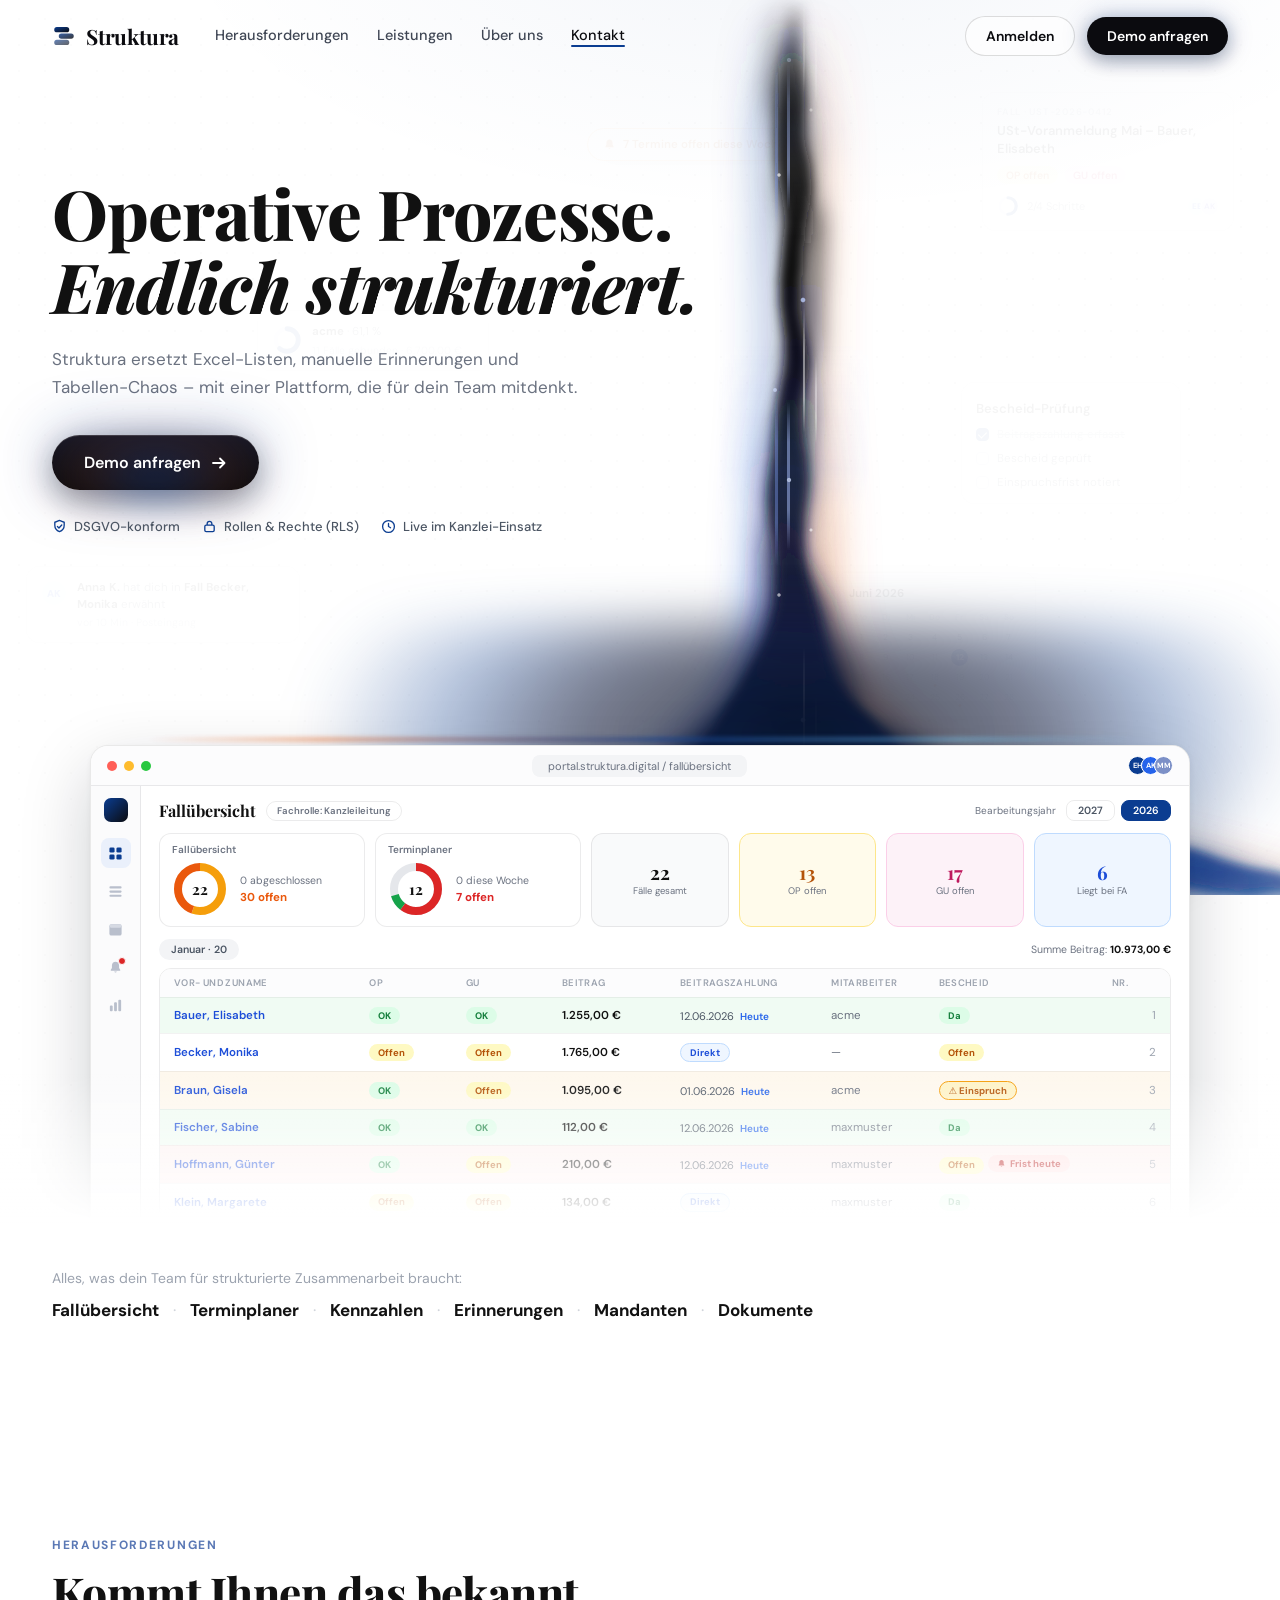
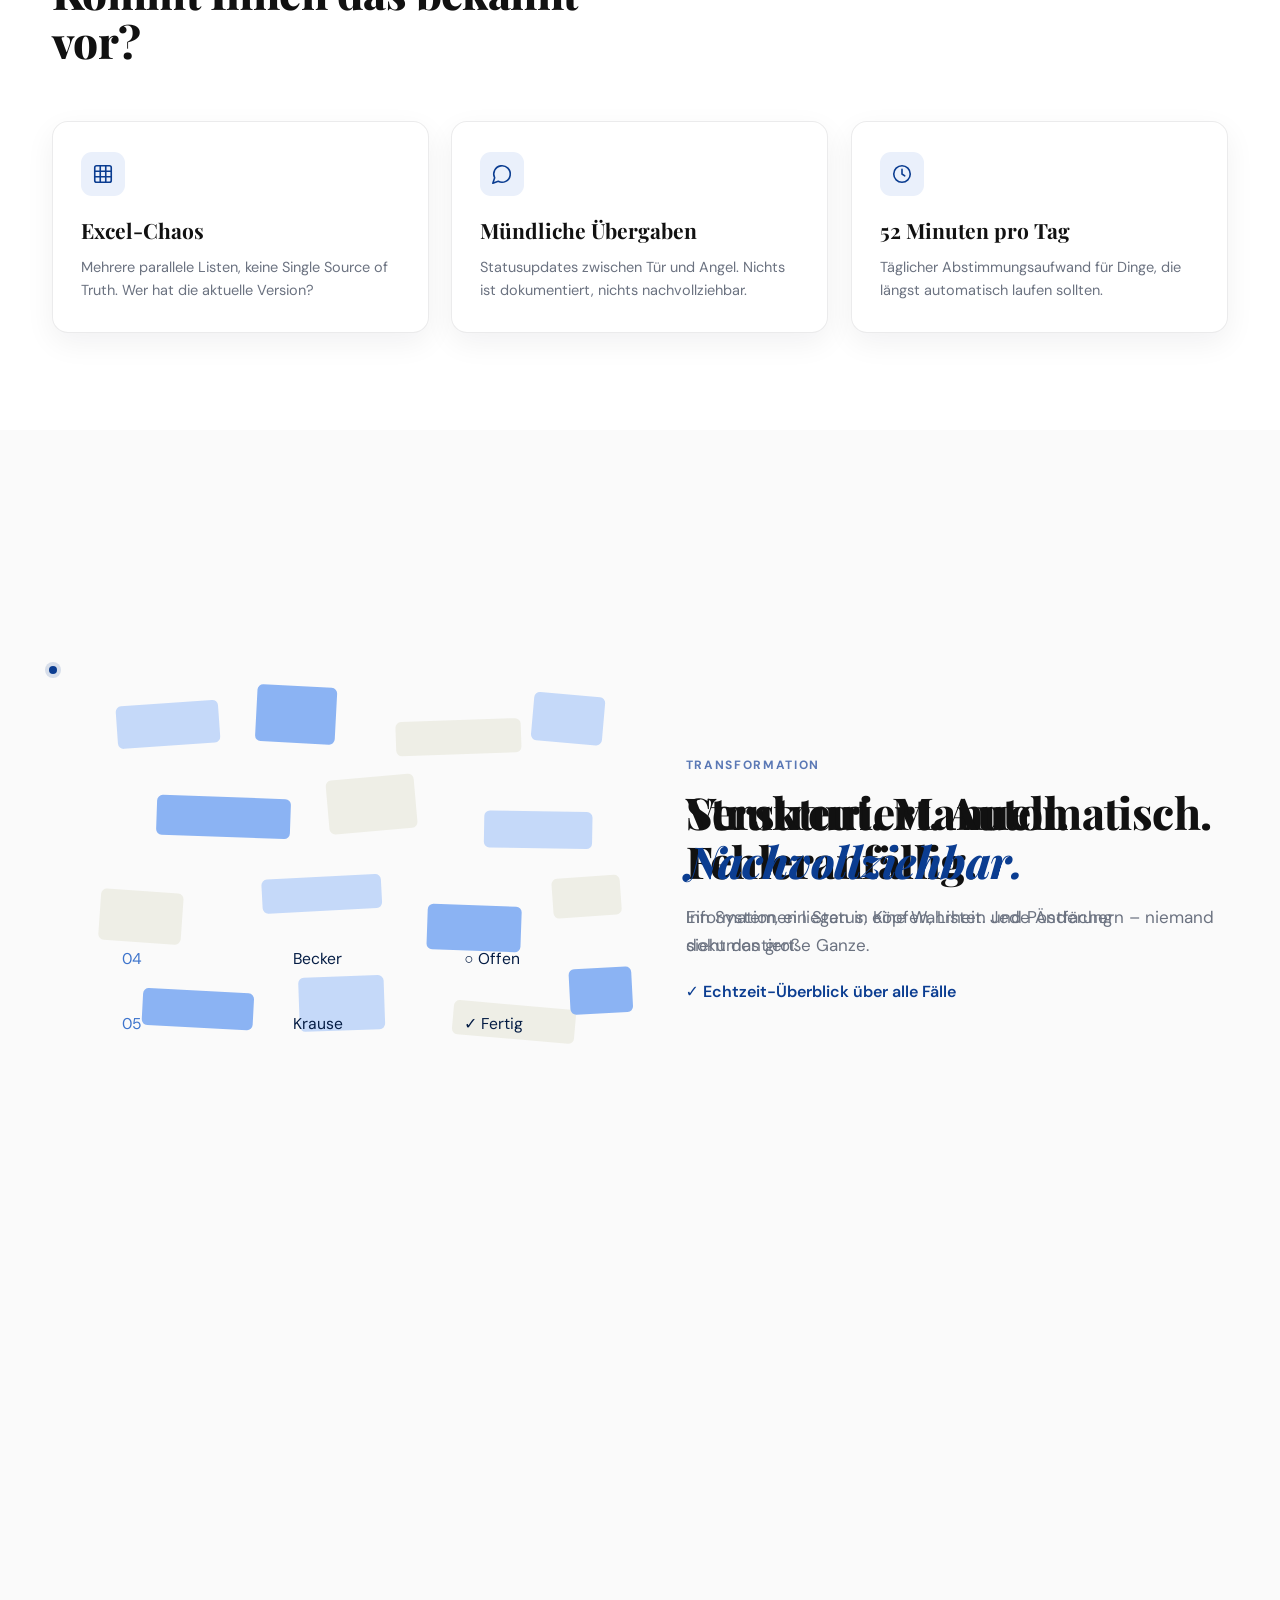
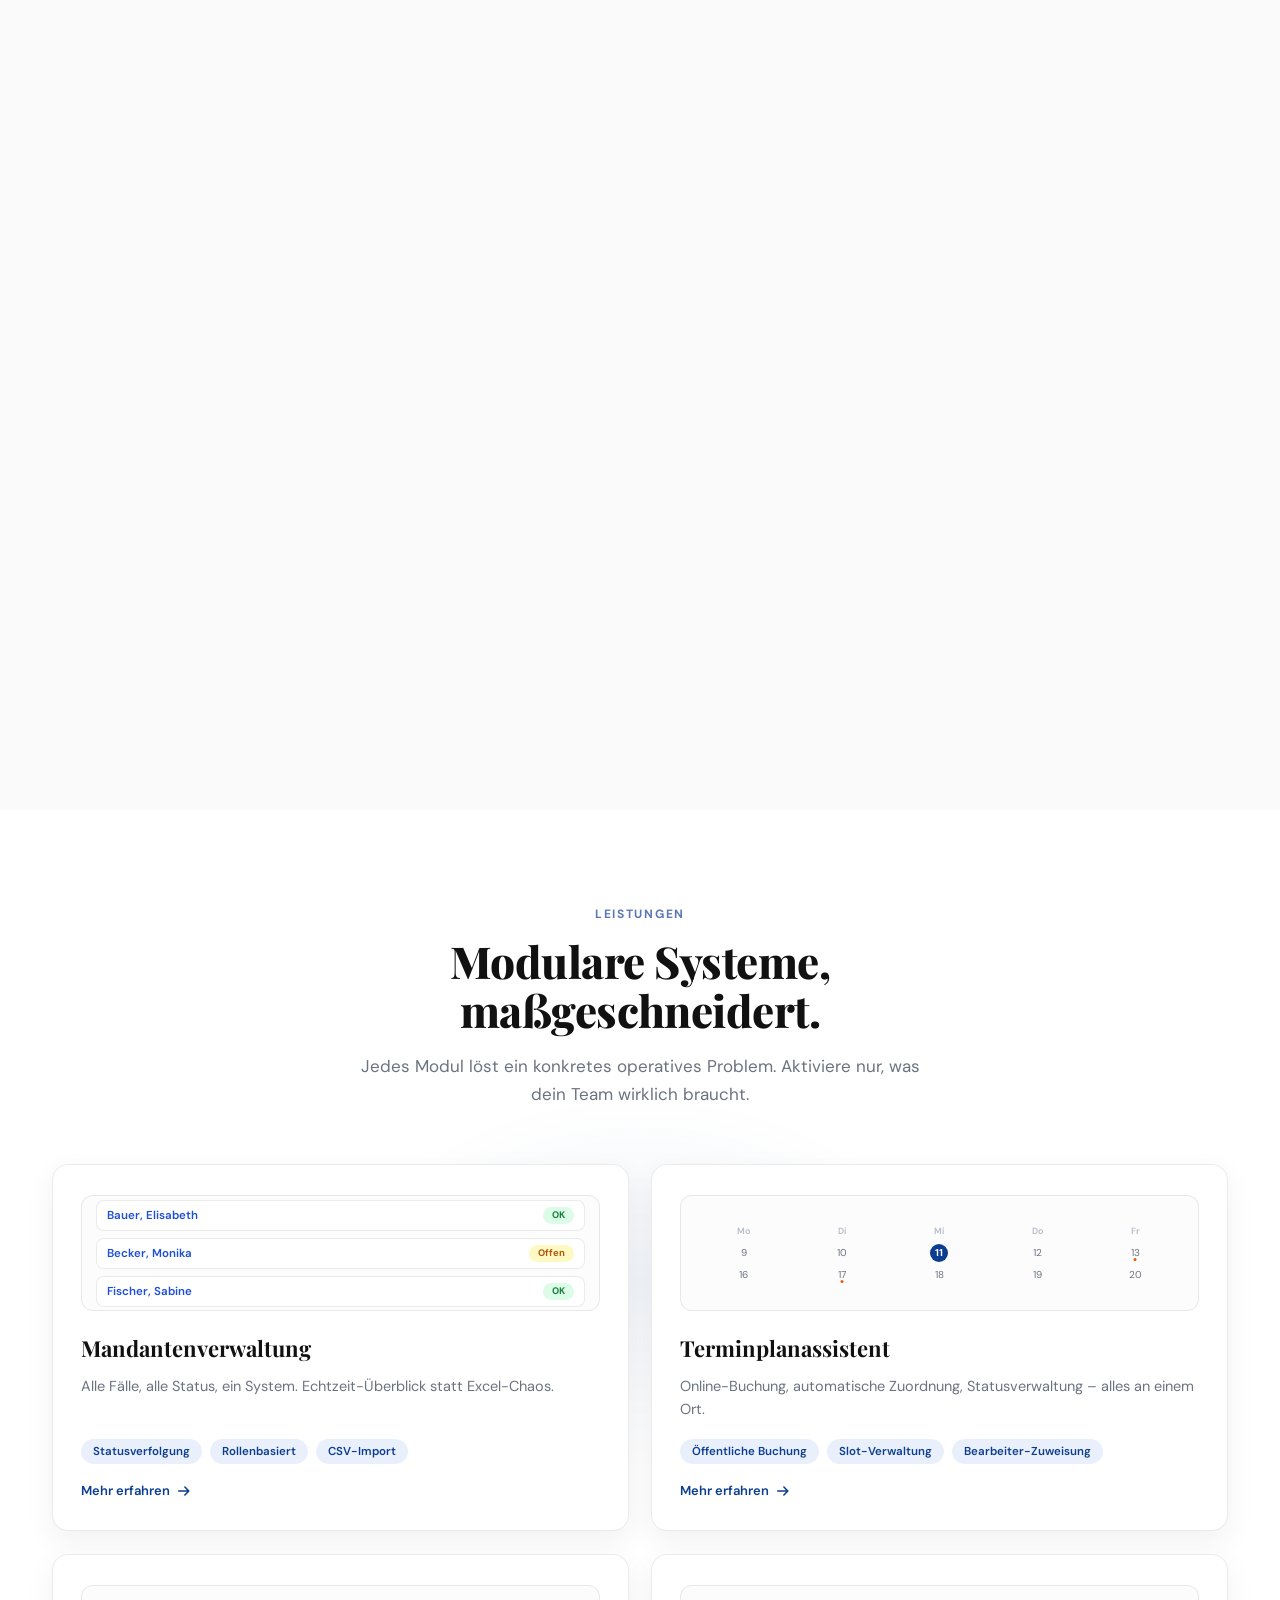
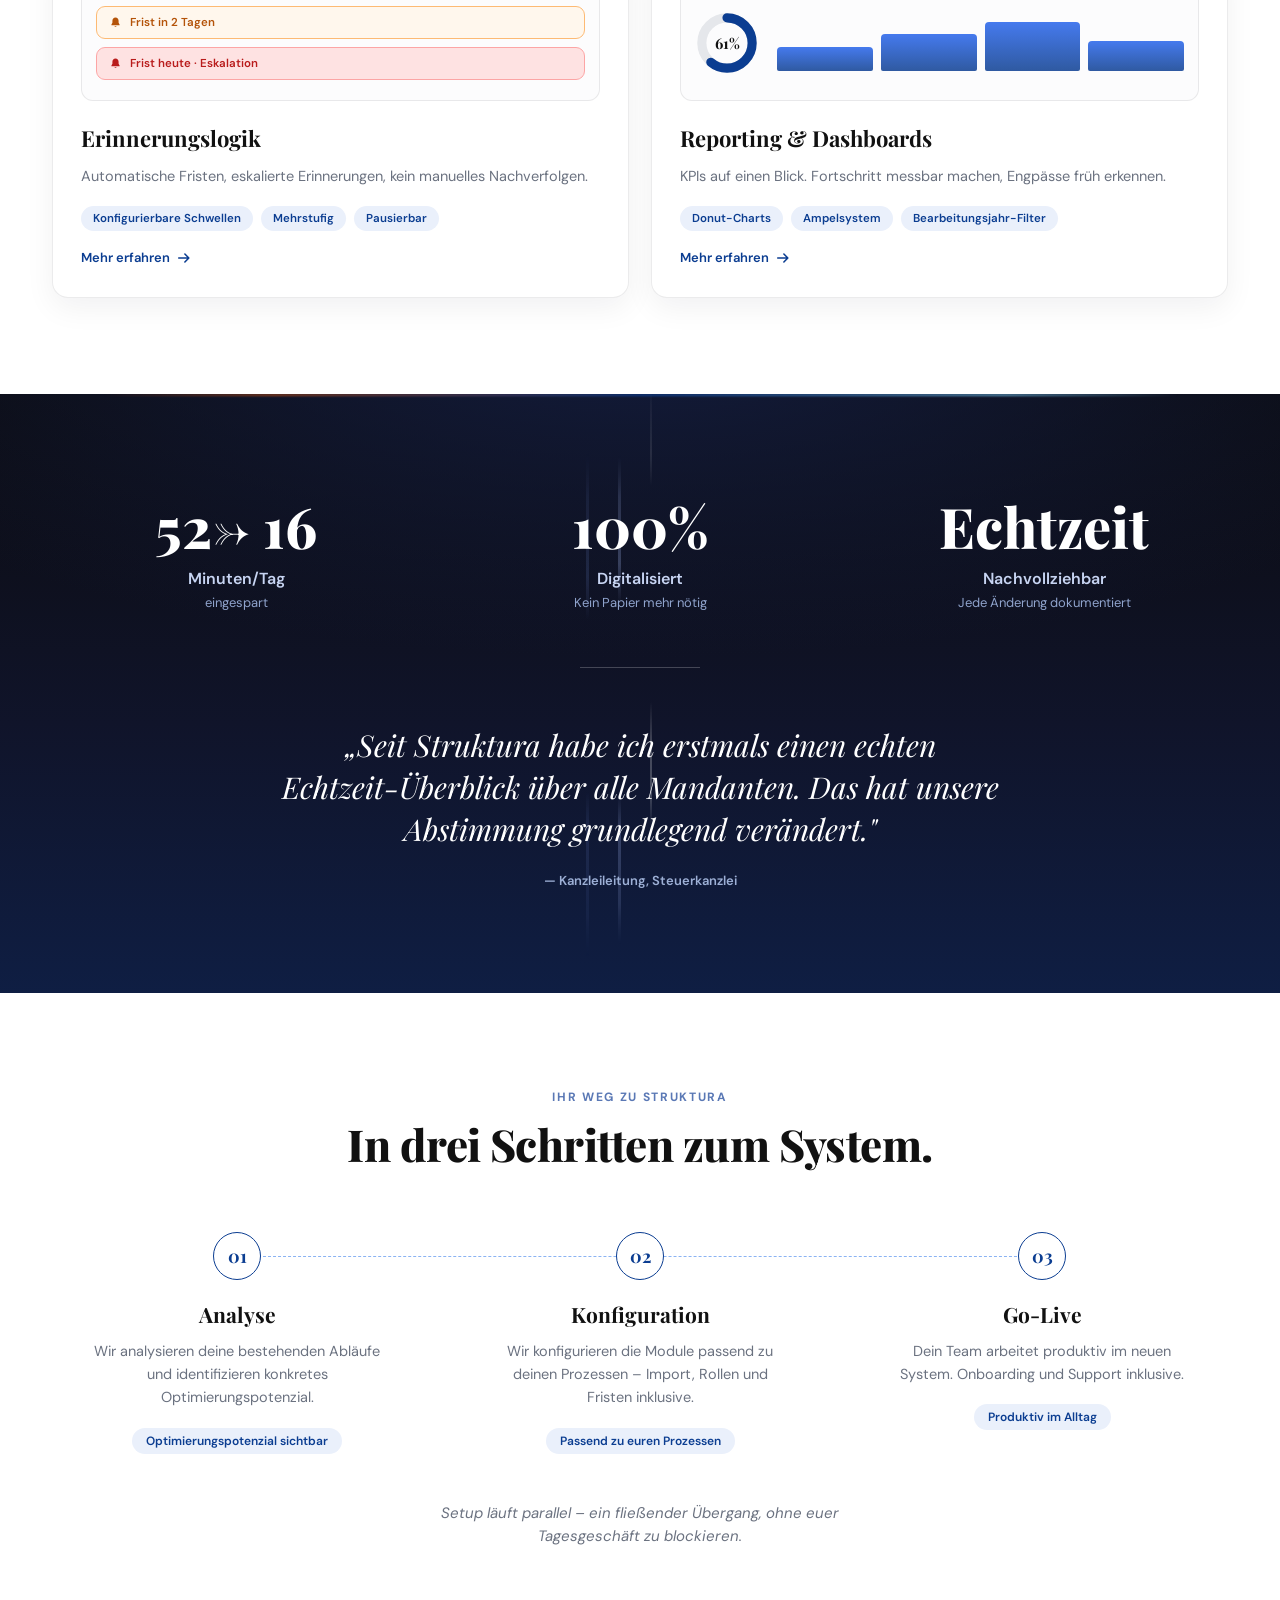
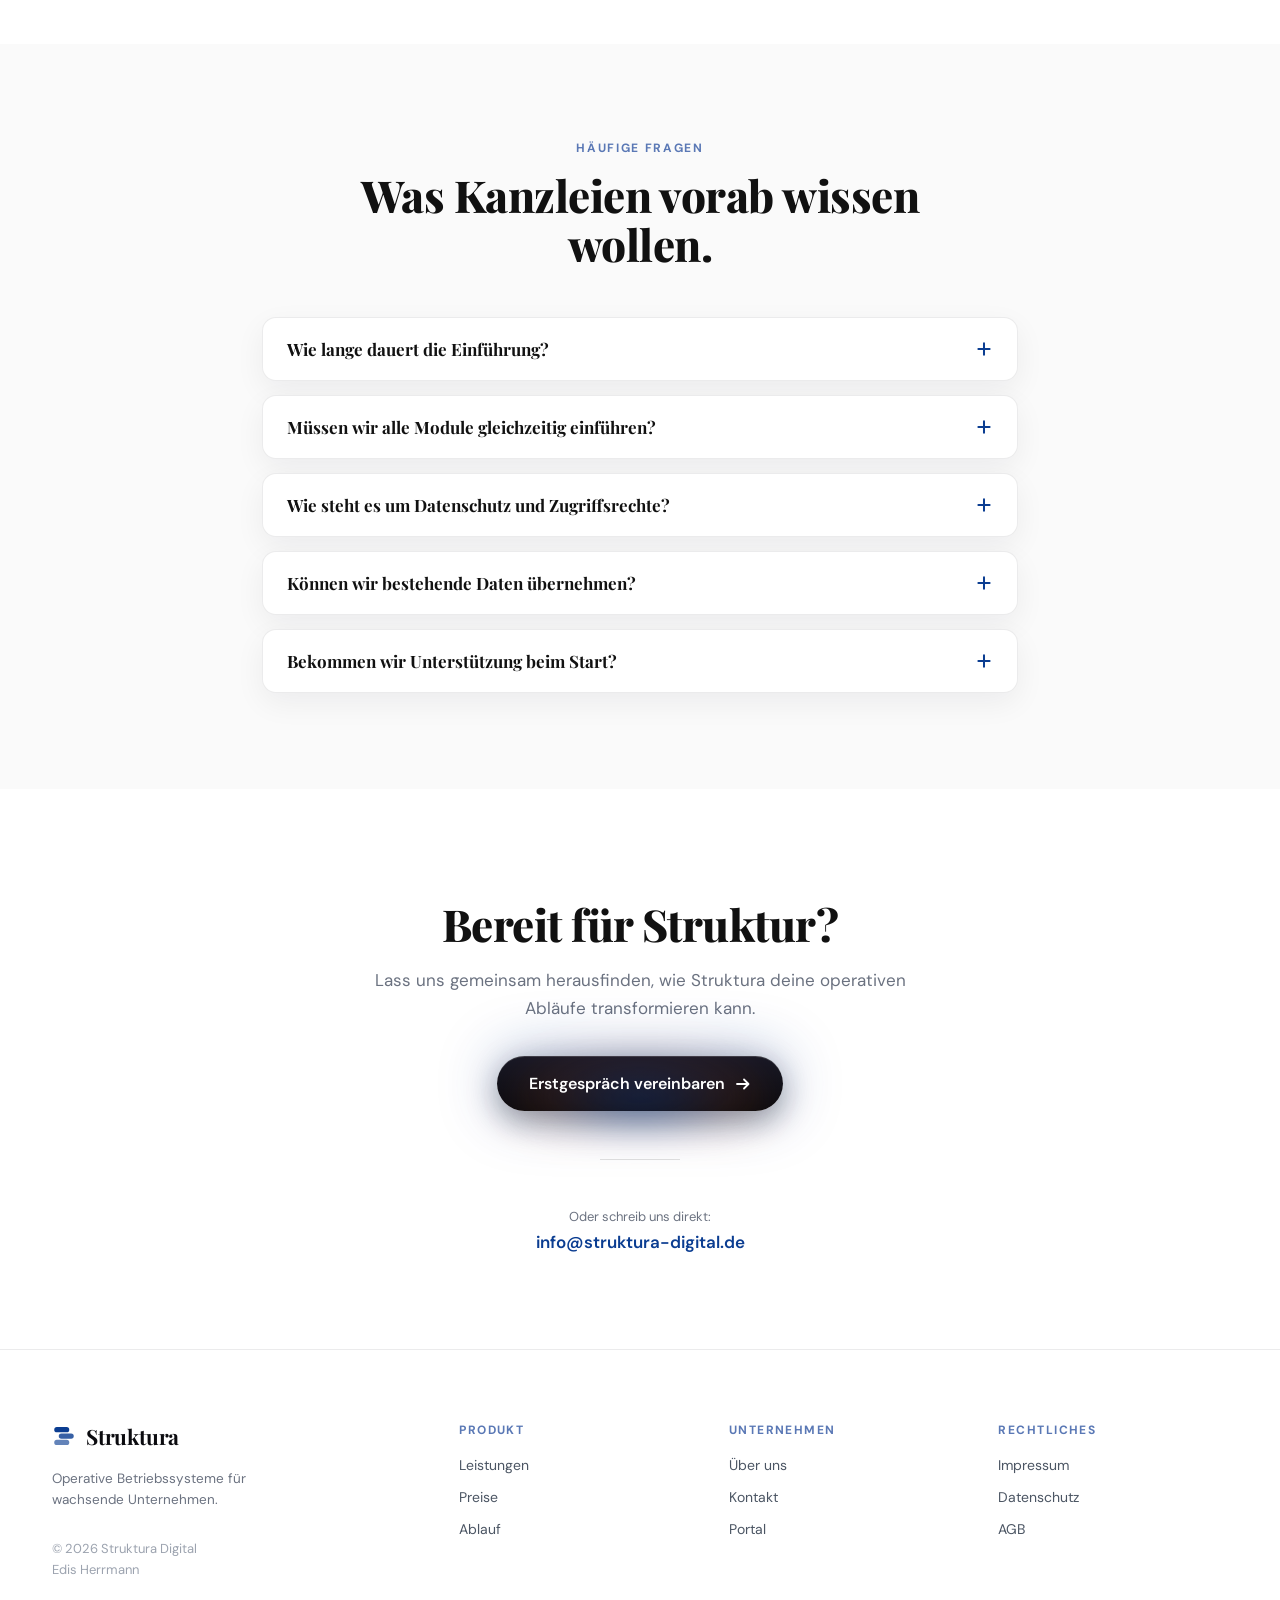
==== index.html @ f6211096 "Initial commit: Struktura Flow marketing site. Static hero, content sections, legal pages (Impressum" ====
<!doctype html>
<html lang="de">
<head>
<meta charset="utf-8">
<meta name="viewport" content="width=device-width, initial-scale=1">
<title>Struktura Digital — Operative Prozesse. Endlich strukturiert.</title>
<meta name="description" content="Struktura ersetzt Excel-Listen, manuelle Erinnerungen und Tabellen-Chaos – mit einer Plattform, die für dein Team mitdenkt.">
<link rel="icon" href="data:image/svg+xml,%3Csvg xmlns='http://www.w3.org/2000/svg' viewBox='0 0 32 32'%3E%3Crect x='3' y='4' width='20' height='7' rx='3.5' fill='%230B3D91'/%3E%3Crect x='9' y='12.5' width='20' height='7' rx='3.5' fill='%230B3D91' opacity='.8'/%3E%3Crect x='3' y='21' width='20' height='7' rx='3.5' fill='%230B3D91' opacity='.6'/%3E%3C/svg%3E">
<link rel="preconnect" href="https://fonts.googleapis.com">
<link rel="preconnect" href="https://fonts.gstatic.com" crossorigin>
<link href="https://fonts.googleapis.com/css2?family=Playfair+Display:ital,wght@0,600;0,700;0,800;1,600;1,700;1,800&family=DM+Sans:wght@400;500;600;700&display=swap" rel="stylesheet">
<link rel="stylesheet" href="styles.css">
</head>
<body>

<!-- ============ NAVBAR ============ -->
<header class="navbar" id="navbar">
  <div class="navbar-inner">
    <a class="brand" href="#">
      <svg class="brand-mark" viewBox="0 0 32 32" aria-hidden="true">
        <defs>
          <linearGradient id="lgBrand" x1="0" y1="0" x2="1" y2="1">
            <stop offset="0" stop-color="#0B3D91"/>
            <stop offset="1" stop-color="#0B0B0F"/>
          </linearGradient>
        </defs>
        <rect x="3" y="4" width="20" height="7" rx="3.5" fill="url(#lgBrand)"/>
        <rect x="9" y="12.5" width="20" height="7" rx="3.5" fill="url(#lgBrand)" opacity=".82"/>
        <rect x="3" y="21" width="20" height="7" rx="3.5" fill="url(#lgBrand)" opacity=".64"/>
      </svg>
      <span class="brand-name">Struktura</span>
    </a>
    <nav class="nav-links" aria-label="Hauptnavigation">
      <a href="#herausforderungen">Herausforderungen</a>
      <a href="#leistungen">Leistungen</a>
      <a href="#vertrauen">Über uns</a>
      <a href="#kontakt">Kontakt</a>
    </nav>
    <div class="nav-actions">
      <a class="btn btn-ghost" href="https://portal.struktura-digital.de/login">Anmelden</a>
      <a class="btn btn-dark" href="#kontakt">Demo anfragen</a>
    </div>
  </div>
</header>

<main>
  <section class="hero" id="hero">

    <!-- ============ VERBORGENE UI-LAYER (Cursor-Reveal) ============ -->
    <div class="ghost-parallax" id="ghostParallax" aria-hidden="true">
      <div class="ghost-layer" id="ghostLayer">
        <div class="ghost-grid"></div>

        <div class="gcard gc-kanban">
          <div class="gc-eyebrow">FALL · UST-2026-0412</div>
          <div class="gc-title">USt-Voranmeldung Mai – Bauer, Elisabeth</div>
          <div class="gc-badges">
            <span class="gpill amber">OP offen</span>
            <span class="gpill pink">GU offen</span>
          </div>
          <div class="gc-meta">
            <svg class="gc-ring" viewBox="0 0 24 24">
              <circle cx="12" cy="12" r="9" fill="none" stroke="#E5E7EB" stroke-width="3.5"/>
              <circle cx="12" cy="12" r="9" fill="none" stroke="#0B3D91" stroke-width="3.5"
                      stroke-dasharray="28.3 56.6" stroke-linecap="round" transform="rotate(-90 12 12)"/>
            </svg>
            <span>2/4 Schritte</span>
            <span class="gc-avatars"><i>EB</i><i>AK</i></span>
          </div>
        </div>

        <div class="gcard gc-checklist">
          <div class="gc-title">Bescheid-Prüfung</div>
          <div class="ck done"><i></i><s>Beitragszahlung erfasst</s></div>
          <div class="ck"><i></i>Bescheid geprüft</div>
          <div class="ck"><i></i>Einspruchsfrist notiert</div>
        </div>

        <div class="gpill-float gc-reminder">
          <svg viewBox="0 0 16 16" aria-hidden="true"><path d="M8 1.8c-2.3 0-3.8 1.7-3.8 4v2.6L3 10.5v.9h10v-.9l-1.2-2.1V5.8c0-2.3-1.5-4-3.8-4Zm-1.4 10.5a1.5 1.5 0 0 0 2.8 0Z" fill="currentColor"/></svg>
          7 Termine offen diese Woche
        </div>

        <div class="gcard gc-notify">
          <span class="gc-avatar">AK</span>
          <div>
            <div class="gc-text"><b>Anna K.</b> hat dich in <b>Fall Becker, Monika</b> erwähnt</div>
            <div class="gc-time">vor 10 Min · Posteingang</div>
          </div>
        </div>

        <div class="gcard gc-cal">
          <div class="gc-cal-head">Juni 2026</div>
          <div class="gc-cal-grid">
            <span class="h">Mo</span><span class="h">Di</span><span class="h">Mi</span><span class="h">Do</span><span class="h">Fr</span><span class="h">Sa</span><span class="h">So</span>
            <span>1</span><span>2</span><span>3</span><span>4</span><span>5</span><span>6</span><span>7</span>
            <span>8</span><span>9</span><span>10</span><span>11</span><span class="on">12</span><span>13</span><span>14</span>
            <span>15</span><span>16</span><span>17</span><span class="dot">18</span><span>19</span><span>20</span><span>21</span>
            <span>22</span><span>23</span><span>24</span><span>25</span><span class="dot">26</span><span>27</span><span>28</span>
          </div>
        </div>

        <div class="gcard gc-kpi">
          <svg class="gc-donut" viewBox="0 0 28 28">
            <circle cx="14" cy="14" r="10.5" fill="none" stroke="#E5E7EB" stroke-width="4.5"/>
            <circle cx="14" cy="14" r="10.5" fill="none" stroke="#0B3D91" stroke-width="4.5"
                    stroke-dasharray="40.3 66" stroke-linecap="round" transform="rotate(-90 14 14)"/>
          </svg>
          <div>
            <div class="gc-text"><b>acme</b> · 61,1 %</div>
            <div class="gc-time">11 Fälle gebunden · 6.700,00 €</div>
          </div>
        </div>
      </div>
      <!-- script.js hängt hier den Reveal-Klon (.ghost-reveal) an -->
    </div>

    <!-- ============ DER FLOW ============ -->
    <div class="flow" id="flow" aria-hidden="true">
      <svg class="flow-svg" viewBox="0 0 1200 1000" preserveAspectRatio="none">
        <defs>
          <path id="funnel" d="M 591 0
            L 609 0
            C 611 70 613 130 612 185
            C 611 245 609 300 608 355
            C 607 415 610 470 613 525
            C 616 580 616 630 618 672
            C 621 708 630 738 646 768
            C 664 804 696 838 745 868
            C 807 904 888 929 974 953
            C 1032 969 1078 984 1102 1000
            L 98 1000
            C 122 984 168 969 226 953
            C 312 929 393 904 455 868
            C 504 838 536 804 554 768
            C 570 738 579 708 582 672
            C 584 630 584 580 587 525
            C 590 470 593 415 592 355
            C 591 300 589 245 588 185
            C 587 130 589 70 591 0 Z"/>

          <linearGradient id="gradCore" x1="0" y1="0" x2="0" y2="1">
            <stop offset="0"    stop-color="#0E1018" stop-opacity="0"/>
            <stop offset=".12"  stop-color="#0B0B0F" stop-opacity=".92"/>
            <stop offset=".3"   stop-color="#0B0B0F"/>
            <stop offset=".5"   stop-color="#10142A"/>
            <stop offset=".68"  stop-color="#131C3D"/>
            <stop offset=".84"  stop-color="#103473"/>
            <stop offset=".94"  stop-color="#0B3D91" stop-opacity=".92"/>
            <stop offset="1"    stop-color="#0B3D91" stop-opacity=".55"/>
          </linearGradient>

          <linearGradient id="gradBlue" x1="0" y1="0" x2="0" y2="1">
            <stop offset="0"   stop-color="#0B3D91" stop-opacity="0"/>
            <stop offset=".12" stop-color="#0B3D91" stop-opacity=".5"/>
            <stop offset=".7"  stop-color="#1D4ED8" stop-opacity=".75"/>
            <stop offset="1"   stop-color="#2563EB" stop-opacity=".35"/>
          </linearGradient>

          <linearGradient id="gradOrange" x1="0" y1="0" x2="0" y2="1">
            <stop offset="0"   stop-color="#E8590C" stop-opacity="0"/>
            <stop offset=".15" stop-color="#E8590C" stop-opacity=".3"/>
            <stop offset=".75" stop-color="#E8590C" stop-opacity=".5"/>
            <stop offset="1"   stop-color="#F97316" stop-opacity=".25"/>
          </linearGradient>

          <!-- Filter sind rein statisch: einmal gerastert, danach nie neu berechnet -->
          <filter id="fCore" x="-15%" y="-10%" width="130%" height="124%">
            <feTurbulence type="fractalNoise" baseFrequency="0.011 0.005" numOctaves="3" seed="11" result="n"/>
            <feDisplacementMap in="SourceGraphic" in2="n" scale="55" xChannelSelector="R" yChannelSelector="G"/>
            <feGaussianBlur stdDeviation="13"/>
          </filter>

          <filter id="fAber" x="-15%" y="-10%" width="130%" height="124%">
            <feGaussianBlur stdDeviation="22"/>
          </filter>

          <filter id="fInk" x="-15%" y="-10%" width="130%" height="124%">
            <feTurbulence type="fractalNoise" baseFrequency="0.013 0.006" numOctaves="2" seed="7" result="n"/>
            <feDisplacementMap in="SourceGraphic" in2="n" scale="30" xChannelSelector="R" yChannelSelector="G"/>
            <feGaussianBlur stdDeviation="5"/>
          </filter>
        </defs>

        <!-- Chromatic Aberration: blauer + oranger Farbsaum -->
        <use href="#funnel" class="flow-aber flow-aber-blue"   fill="url(#gradBlue)"   filter="url(#fAber)" transform="translate(-15 0)"/>
        <use href="#funnel" class="flow-aber flow-aber-orange" fill="url(#gradOrange)" filter="url(#fAber)" transform="translate(17 0)"/>

        <!-- Dunkler Kern: weiche Rauch-Aura + schärferer Tinten-Kern -->
        <use href="#funnel" class="flow-core" fill="url(#gradCore)" filter="url(#fCore)"/>
        <use href="#funnel" class="flow-core-ink" fill="url(#gradCore)" filter="url(#fInk)"/>

      </svg>

      <!-- Strömung: eigene GPU-Layer, bewegen sich ausschließlich per transform -->
      <div class="flow-stream">
        <i class="fs-sheen"></i>
        <i class="fs-streaks"></i>
        <i class="fs-dots"></i>
      </div>
    </div>

    <!-- ============ HERO COPY ============ -->
    <div class="hero-copy" id="heroCopy">
      <h1>Operative Prozesse.<br><em>Endlich strukturiert.</em></h1>
      <p class="lead">Struktura ersetzt Excel-Listen, manuelle Erinnerungen und Tabellen-Chaos&nbsp;– mit einer Plattform, die für dein Team mitdenkt.</p>
      <a class="btn btn-cta" href="#kontakt">
        Demo anfragen
        <svg viewBox="0 0 16 16" aria-hidden="true"><path d="M2 8h11M9 3.5 13.5 8 9 12.5" fill="none" stroke="currentColor" stroke-width="1.8" stroke-linecap="round" stroke-linejoin="round"/></svg>
      </a>
      <p class="hero-trust">
        <span><svg viewBox="0 0 16 16" aria-hidden="true"><path d="M8 1.5 3 3.5v3.2c0 3 2.1 5.8 5 6.8 2.9-1 5-3.8 5-6.8V3.5L8 1.5Z" fill="none" stroke="currentColor" stroke-width="1.4"/><path d="M5.8 8 7.4 9.6 10.4 6.4" fill="none" stroke="currentColor" stroke-width="1.4" stroke-linecap="round" stroke-linejoin="round"/></svg>DSGVO-konform</span>
        <span><svg viewBox="0 0 16 16" aria-hidden="true"><rect x="3" y="6.5" width="10" height="7" rx="1.5" fill="none" stroke="currentColor" stroke-width="1.4"/><path d="M5.5 6.5V5a2.5 2.5 0 0 1 5 0v1.5" fill="none" stroke="currentColor" stroke-width="1.4"/></svg>Rollen &amp; Rechte (RLS)</span>
        <span><svg viewBox="0 0 16 16" aria-hidden="true"><circle cx="8" cy="8" r="6.3" fill="none" stroke="currentColor" stroke-width="1.4"/><path d="M8 4.8V8l2.2 1.3" fill="none" stroke="currentColor" stroke-width="1.4" stroke-linecap="round"/></svg>Live im Kanzlei-Einsatz</span>
      </p>
    </div>

    <!-- ============ PORTAL-MOCKUP ============ -->
    <div class="mockup-wrap" id="mockupWrap">
      <div class="impact-halo"></div>
      <div class="impact-line"></div>

      <div class="mockup">
        <div class="mock-chrome">
          <span class="dot r"></span><span class="dot y"></span><span class="dot g"></span>
          <span class="url">portal.struktura.digital / fallübersicht</span>
          <span class="mc-avatars"><i>EH</i><i>AK</i><i>MM</i></span>
        </div>

        <div class="mock-body">
          <aside class="mock-side">
            <span class="ms-logo"></span>
            <span class="ms-i on"><svg viewBox="0 0 16 16"><rect x="1.5" y="1.5" width="5.5" height="5.5" rx="1.5"/><rect x="9" y="1.5" width="5.5" height="5.5" rx="1.5"/><rect x="1.5" y="9" width="5.5" height="5.5" rx="1.5"/><rect x="9" y="9" width="5.5" height="5.5" rx="1.5"/></svg></span>
            <span class="ms-i"><svg viewBox="0 0 16 16"><rect x="1.5" y="2.5" width="13" height="2.2" rx="1.1"/><rect x="1.5" y="7" width="13" height="2.2" rx="1.1"/><rect x="1.5" y="11.5" width="13" height="2.2" rx="1.1"/></svg></span>
            <span class="ms-i"><svg viewBox="0 0 16 16"><rect x="1.5" y="2.5" width="13" height="12" rx="2"/><rect x="1.5" y="2.5" width="13" height="3.6" rx="1.8" class="fill2"/></svg></span>
            <span class="ms-i bell"><svg viewBox="0 0 16 16"><path d="M8 1.8c-2.3 0-3.8 1.7-3.8 4v2.6L3 10.5v.9h10v-.9l-1.2-2.1V5.8c0-2.3-1.5-4-3.8-4Zm-1.4 10.5a1.5 1.5 0 0 0 2.8 0Z"/></svg></span>
            <span class="ms-i"><svg viewBox="0 0 16 16"><rect x="2" y="8" width="3" height="6" rx="1"/><rect x="6.5" y="4.5" width="3" height="9.5" rx="1"/><rect x="11" y="1.8" width="3" height="12.2" rx="1"/></svg></span>
          </aside>

          <div class="mock-main">
            <div class="mock-head">
              <div class="mh-left">
                <span class="mh-title">Fallübersicht</span>
                <span class="mh-chip">Fachrolle: Kanzleileitung</span>
              </div>
              <div class="mh-right">
                <span class="mh-year">Bearbeitungsjahr</span>
                <span class="yr">2027</span><span class="yr on">2026</span>
              </div>
            </div>

            <div class="kpi-row">
              <div class="kcard">
                <div class="ktitle">Fallübersicht</div>
                <div class="kbody">
                  <svg class="donut" viewBox="0 0 56 56">
                    <circle cx="28" cy="28" r="22" fill="none" stroke="#F59E0B" stroke-width="8" stroke-dasharray="76 138.2" transform="rotate(-90 28 28)"/>
                    <circle cx="28" cy="28" r="22" fill="none" stroke="#EA580C" stroke-width="8" stroke-dasharray="62.2 138.2" stroke-dashoffset="-76" transform="rotate(-90 28 28)"/>
                    <text x="28" y="28">22</text>
                  </svg>
                  <div class="kstats">
                    <span class="muted">0 abgeschlossen</span>
                    <span class="hot">30 offen</span>
                  </div>
                </div>
              </div>

              <div class="kcard">
                <div class="ktitle">Terminplaner</div>
                <div class="kbody">
                  <svg class="donut" viewBox="0 0 56 56">
                    <circle cx="28" cy="28" r="22" fill="none" stroke="#E5E7EB" stroke-width="8"/>
                    <circle cx="28" cy="28" r="22" fill="none" stroke="#DC2626" stroke-width="8" stroke-dasharray="82.9 138.2" transform="rotate(-90 28 28)"/>
                    <circle cx="28" cy="28" r="22" fill="none" stroke="#16A34A" stroke-width="8" stroke-dasharray="13.8 138.2" stroke-dashoffset="-82.9" transform="rotate(-90 28 28)"/>
                    <text x="28" y="28">12</text>
                  </svg>
                  <div class="kstats">
                    <span class="muted">0 diese Woche</span>
                    <span class="alert">7 offen</span>
                  </div>
                </div>
              </div>

              <div class="ktile t-gray"><b>22</b><span>Fälle gesamt</span></div>
              <div class="ktile t-amber"><b>13</b><span>OP offen</span></div>
              <div class="ktile t-pink"><b>17</b><span>GU offen</span></div>
              <div class="ktile t-blue"><b>6</b><span>Liegt bei FA</span></div>
            </div>

            <div class="mock-tablebar">
              <span class="chip">Januar · 20</span>
              <span class="sum">Summe Beitrag: <b>10.973,00 €</b></span>
            </div>

            <div class="mock-table">
              <div class="trow thead">
                <span>Vor- und Zuname</span><span>OP</span><span>GU</span><span>Beitrag</span><span>Beitragszahlung</span><span>Mitarbeiter</span><span>Bescheid</span><span>Nr.</span>
              </div>
              <div class="trow tint-green">
                <span class="tname">Bauer, Elisabeth</span>
                <span><i class="pill ok">OK</i></span>
                <span><i class="pill ok">OK</i></span>
                <span class="money">1.255,00 €</span>
                <span class="tdate">12.06.2026 <a>Heute</a></span>
                <span class="twho">acme</span>
                <span><i class="pill ok">Da</i></span>
                <span class="tnr">1</span>
              </div>
              <div class="trow">
                <span class="tname">Becker, Monika</span>
                <span><i class="pill warn">Offen</i></span>
                <span><i class="pill warn">Offen</i></span>
                <span class="money">1.765,00 €</span>
                <span class="tdate"><i class="pill direct">Direkt</i></span>
                <span class="twho">—</span>
                <span><i class="pill warn">Offen</i></span>
                <span class="tnr">2</span>
              </div>
              <div class="trow tint-amber">
                <span class="tname">Braun, Gisela</span>
                <span><i class="pill ok">OK</i></span>
                <span><i class="pill warn">Offen</i></span>
                <span class="money">1.095,00 €</span>
                <span class="tdate">01.06.2026 <a>Heute</a></span>
                <span class="twho">acme</span>
                <span><i class="pill alertp">⚠ Einspruch</i></span>
                <span class="tnr">3</span>
              </div>
              <div class="trow tint-green">
                <span class="tname">Fischer, Sabine</span>
                <span><i class="pill ok">OK</i></span>
                <span><i class="pill ok">OK</i></span>
                <span class="money">112,00 €</span>
                <span class="tdate">12.06.2026 <a>Heute</a></span>
                <span class="twho">maxmuster</span>
                <span><i class="pill ok">Da</i></span>
                <span class="tnr">4</span>
              </div>
              <div class="trow tint-red">
                <span class="tname">Hoffmann, Günter</span>
                <span><i class="pill ok">OK</i></span>
                <span><i class="pill warn">Offen</i></span>
                <span class="money">210,00 €</span>
                <span class="tdate">12.06.2026 <a>Heute</a></span>
                <span class="twho">maxmuster</span>
                <span><i class="pill warn">Offen</i><i class="pill frist"><svg viewBox="0 0 16 16"><path d="M8 1.8c-2.3 0-3.8 1.7-3.8 4v2.6L3 10.5v.9h10v-.9l-1.2-2.1V5.8c0-2.3-1.5-4-3.8-4Zm-1.4 10.5a1.5 1.5 0 0 0 2.8 0Z" fill="currentColor"/></svg>Frist heute</i></span>
                <span class="tnr">5</span>
              </div>
              <div class="trow">
                <span class="tname">Klein, Margarete</span>
                <span><i class="pill warn">Offen</i></span>
                <span><i class="pill warn">Offen</i></span>
                <span class="money">134,00 €</span>
                <span class="tdate"><i class="pill direct">Direkt</i></span>
                <span class="twho">maxmuster</span>
                <span><i class="pill ok">Da</i></span>
                <span class="tnr">6</span>
              </div>
            </div>
          </div>
        </div>
      </div>
    </div>

    <div class="hero-fade"></div>
  </section>

  <!-- ============ FEATURE-STRIP (wie huly) ============ -->
  <section class="strip">
    <p class="strip-label">Alles, was dein Team für strukturierte Zusammenarbeit braucht:</p>
    <p class="strip-links">
      <b>Fallübersicht</b><span>·</span><b>Terminplaner</b><span>·</span><b>Kennzahlen</b><span>·</span><b>Erinnerungen</b><span>·</span><b>Mandanten</b><span>·</span><b>Dokumente</b>
    </p>
  </section>

  <!-- ============ HERAUSFORDERUNGEN ============ -->
  <section class="sect" id="herausforderungen">
    <div class="sect-inner">
      <p class="overline reveal">Herausforderungen</p>
      <h2 class="sect-h2 reveal" style="max-width:560px">Kommt Ihnen das bekannt vor?</h2>

      <div class="card-grid card-grid-3">
        <article class="feat-card reveal" style="--d:.06s">
          <span class="feat-ico">
            <svg viewBox="0 0 24 24" fill="none" stroke="currentColor" stroke-width="1.75" stroke-linecap="round" stroke-linejoin="round"><rect x="3" y="3" width="18" height="18" rx="2"/><path d="M3 9h18M3 15h18M9 3v18M15 3v18"/></svg>
          </span>
          <h3>Excel-Chaos</h3>
          <p>Mehrere parallele Listen, keine Single Source of Truth. Wer hat die aktuelle Version?</p>
        </article>
        <article class="feat-card reveal" style="--d:.16s">
          <span class="feat-ico">
            <svg viewBox="0 0 24 24" fill="none" stroke="currentColor" stroke-width="1.75" stroke-linecap="round" stroke-linejoin="round"><path d="M7.9 20A9 9 0 1 0 4 16.1L2 22Z"/></svg>
          </span>
          <h3>Mündliche Übergaben</h3>
          <p>Statusupdates zwischen Tür und Angel. Nichts ist dokumentiert, nichts nachvollziehbar.</p>
        </article>
        <article class="feat-card reveal" style="--d:.26s">
          <span class="feat-ico">
            <svg viewBox="0 0 24 24" fill="none" stroke="currentColor" stroke-width="1.75" stroke-linecap="round" stroke-linejoin="round"><circle cx="12" cy="12" r="9"/><path d="M12 7v5l3 2"/></svg>
          </span>
          <h3>52 Minuten pro Tag</h3>
          <p>Täglicher Abstimmungsaufwand für Dinge, die längst automatisch laufen sollten.</p>
        </article>
      </div>
    </div>
  </section>

  <!-- ============ TRANSFORMATION (Scroll-Morph: Chaos → Tabelle) ============ -->
  <section class="trans-section sect-tint" id="transformation" data-morph>
    <div class="trans-stage">
      <div class="trans-sticky">
        <div class="sect-inner trans-grid">
          <div class="trans-visual">
            <div class="trans-progress" aria-hidden="true"><span class="tp-dot"></span></div>
            <svg class="morph-svg" viewBox="0 0 400 300" role="img" aria-label="Verstreute Elemente ordnen sich beim Scrollen zu einer strukturierten Tabelle"></svg>
          </div>

          <div class="trans-copy">
            <p class="overline">Transformation</p>
            <div class="trans-text">
              <div class="tt-state tt-before">
                <h3 class="sect-h2">Verstreut. Manuell.<br>Fehleranfällig.</h3>
                <p class="sect-lead">Informationen liegen in Köpfen, Listen und Postfächern – niemand sieht das große Ganze.</p>
              </div>
              <div class="tt-state tt-after">
                <h3 class="sect-h2">Strukturiert. Automatisch.<br><em>Nachvollziehbar.</em></h3>
                <p class="sect-lead">Ein System, ein Status, eine Wahrheit. Jede Änderung dokumentiert.</p>
                <p class="tt-check">✓ Echtzeit-Überblick über alle Fälle</p>
              </div>
            </div>
          </div>
        </div>
      </div>
    </div>
  </section>

  <!-- ============ LEISTUNGEN / MODULE ============ -->
  <section class="sect" id="leistungen">
    <div class="sect-inner">
      <div class="sect-head">
        <p class="overline reveal">Leistungen</p>
        <h2 class="sect-h2 reveal">Modulare Systeme, maßgeschneidert.</h2>
        <p class="sect-lead reveal" style="--d:.1s">Jedes Modul löst ein konkretes operatives Problem. Aktiviere nur, was dein Team wirklich braucht.</p>
      </div>

      <div class="card-grid card-grid-2 module-grid">
        <article class="mod-card reveal" style="--d:.06s">
          <div class="mod-visual">
            <div class="mv-table">
              <div class="mvt-row"><span class="mvt-name">Bauer, Elisabeth</span><i class="pill ok">OK</i></div>
              <div class="mvt-row"><span class="mvt-name">Becker, Monika</span><i class="pill warn">Offen</i></div>
              <div class="mvt-row"><span class="mvt-name">Fischer, Sabine</span><i class="pill ok">OK</i></div>
            </div>
          </div>
          <div class="mod-top">
            <h3>Mandantenverwaltung</h3>
            <p>Alle Fälle, alle Status, ein System. Echtzeit-Überblick statt Excel-Chaos.</p>
          </div>
          <div class="mod-bottom">
            <div class="mod-tags"><span>Statusverfolgung</span><span>Rollenbasiert</span><span>CSV-Import</span></div>
            <span class="mod-more">Mehr erfahren <svg viewBox="0 0 16 16" aria-hidden="true"><path d="M2 8h11M9 3.5 13.5 8 9 12.5" fill="none" stroke="currentColor" stroke-width="1.8" stroke-linecap="round" stroke-linejoin="round"/></svg></span>
          </div>
        </article>
        <article class="mod-card reveal" style="--d:.14s">
          <div class="mod-visual">
            <div class="mv-cal">
              <span class="h">Mo</span><span class="h">Di</span><span class="h">Mi</span><span class="h">Do</span><span class="h">Fr</span>
              <span>9</span><span>10</span><span class="on">11</span><span>12</span><span class="dot">13</span>
              <span>16</span><span class="dot">17</span><span>18</span><span>19</span><span>20</span>
            </div>
          </div>
          <div class="mod-top">
            <h3>Terminplanassistent</h3>
            <p>Online-Buchung, automatische Zuordnung, Statusverwaltung – alles an einem Ort.</p>
          </div>
          <div class="mod-bottom">
            <div class="mod-tags"><span>Öffentliche Buchung</span><span>Slot-Verwaltung</span><span>Bearbeiter-Zuweisung</span></div>
            <span class="mod-more">Mehr erfahren <svg viewBox="0 0 16 16" aria-hidden="true"><path d="M2 8h11M9 3.5 13.5 8 9 12.5" fill="none" stroke="currentColor" stroke-width="1.8" stroke-linecap="round" stroke-linejoin="round"/></svg></span>
          </div>
        </article>
        <article class="mod-card reveal" style="--d:.22s">
          <div class="mod-visual">
            <div class="mv-reminders">
              <div class="mvr-pill warn"><svg viewBox="0 0 16 16" aria-hidden="true"><path d="M8 1.8c-2.3 0-3.8 1.7-3.8 4v2.6L3 10.5v.9h10v-.9l-1.2-2.1V5.8c0-2.3-1.5-4-3.8-4Zm-1.4 10.5a1.5 1.5 0 0 0 2.8 0Z" fill="currentColor"/></svg>Frist in 2 Tagen</div>
              <div class="mvr-pill alert"><svg viewBox="0 0 16 16" aria-hidden="true"><path d="M8 1.8c-2.3 0-3.8 1.7-3.8 4v2.6L3 10.5v.9h10v-.9l-1.2-2.1V5.8c0-2.3-1.5-4-3.8-4Zm-1.4 10.5a1.5 1.5 0 0 0 2.8 0Z" fill="currentColor"/></svg>Frist heute · Eskalation</div>
            </div>
          </div>
          <div class="mod-top">
            <h3>Erinnerungslogik</h3>
            <p>Automatische Fristen, eskalierte Erinnerungen, kein manuelles Nachverfolgen.</p>
          </div>
          <div class="mod-bottom">
            <div class="mod-tags"><span>Konfigurierbare Schwellen</span><span>Mehrstufig</span><span>Pausierbar</span></div>
            <span class="mod-more">Mehr erfahren <svg viewBox="0 0 16 16" aria-hidden="true"><path d="M2 8h11M9 3.5 13.5 8 9 12.5" fill="none" stroke="currentColor" stroke-width="1.8" stroke-linecap="round" stroke-linejoin="round"/></svg></span>
          </div>
        </article>
        <article class="mod-card reveal" style="--d:.3s">
          <div class="mod-visual">
            <div class="mv-report">
              <svg class="mv-donut" viewBox="0 0 56 56" aria-hidden="true">
                <circle cx="28" cy="28" r="22" fill="none" stroke="#E5E7EB" stroke-width="8"/>
                <circle cx="28" cy="28" r="22" fill="none" stroke="#0B3D91" stroke-width="8" stroke-dasharray="84 138.2" stroke-linecap="round" transform="rotate(-90 28 28)"/>
                <text x="28" y="28">61%</text>
              </svg>
              <div class="mv-bars"><i style="--h:42%"></i><i style="--h:66%"></i><i style="--h:88%"></i><i style="--h:54%"></i></div>
            </div>
          </div>
          <div class="mod-top">
            <h3>Reporting &amp; Dashboards</h3>
            <p>KPIs auf einen Blick. Fortschritt messbar machen, Engpässe früh erkennen.</p>
          </div>
          <div class="mod-bottom">
            <div class="mod-tags"><span>Donut-Charts</span><span>Ampelsystem</span><span>Bearbeitungsjahr-Filter</span></div>
            <span class="mod-more">Mehr erfahren <svg viewBox="0 0 16 16" aria-hidden="true"><path d="M2 8h11M9 3.5 13.5 8 9 12.5" fill="none" stroke="currentColor" stroke-width="1.8" stroke-linecap="round" stroke-linejoin="round"/></svg></span>
          </div>
        </article>
      </div>
    </div>
  </section>

  <!-- ============ VERTRAUEN (dunkle Tinten-Sektion) ============ -->
  <section class="sect sect-dark" id="vertrauen">
    <div class="dark-flow" aria-hidden="true">
      <i class="df-streaks"></i>
    </div>
    <div class="sect-inner">
      <div class="stat-row">
        <div class="stat reveal" data-count="52" data-then="16">
          <span class="stat-num"><b class="cnt">0</b><em class="then">→ 16</em></span>
          <span class="stat-label">Minuten/Tag</span>
          <span class="stat-sub">eingespart</span>
        </div>
        <div class="stat reveal" style="--d:.12s" data-count="100" data-suffix="%">
          <span class="stat-num"><b class="cnt">0</b><i class="suf">%</i></span>
          <span class="stat-label">Digitalisiert</span>
          <span class="stat-sub">Kein Papier mehr nötig</span>
        </div>
        <div class="stat reveal" style="--d:.24s">
          <span class="stat-num"><b>Echtzeit</b></span>
          <span class="stat-label">Nachvollziehbar</span>
          <span class="stat-sub">Jede Änderung dokumentiert</span>
        </div>
      </div>

      <div class="dark-divider"></div>

      <figure class="quote reveal" style="--d:.2s">
        <blockquote>„Seit Struktura habe ich erstmals einen echten Echtzeit-Überblick über alle Mandanten. Das hat unsere Abstimmung grundlegend verändert."</blockquote>
        <figcaption>— Kanzleileitung, Steuerkanzlei</figcaption>
      </figure>
    </div>
  </section>

  <!-- ============ PROZESS ============ -->
  <section class="sect" id="prozess">
    <div class="sect-inner">
      <div class="sect-head">
        <p class="overline reveal">Ihr Weg zu Struktura</p>
        <h2 class="sect-h2 reveal">In drei Schritten zum System.</h2>
      </div>

      <div class="proc-grid">
        <span class="proc-track" aria-hidden="true"></span>
        <div class="proc-step reveal" style="--d:.06s">
          <span class="proc-num">01</span>
          <h3>Analyse</h3>
          <p>Wir analysieren deine bestehenden Abläufe und identifizieren konkretes Optimierungspotenzial.</p>
          <span class="proc-outcome">Optimierungspotenzial sichtbar</span>
        </div>
        <div class="proc-step reveal" style="--d:.2s">
          <span class="proc-num">02</span>
          <h3>Konfiguration</h3>
          <p>Wir konfigurieren die Module passend zu deinen Prozessen – Import, Rollen und Fristen inklusive.</p>
          <span class="proc-outcome">Passend zu euren Prozessen</span>
        </div>
        <div class="proc-step reveal" style="--d:.34s">
          <span class="proc-num">03</span>
          <h3>Go-Live</h3>
          <p>Dein Team arbeitet produktiv im neuen System. Onboarding und Support inklusive.</p>
          <span class="proc-outcome">Produktiv im Alltag</span>
        </div>
      </div>
      <p class="proc-footnote reveal" style="--d:.42s">Setup läuft parallel – ein fließender Übergang, ohne euer Tagesgeschäft zu blockieren.</p>
    </div>
  </section>

  <!-- ============ FAQ ============ -->
  <section class="sect sect-tint" id="faq">
    <div class="sect-inner faq-inner">
      <div class="sect-head">
        <p class="overline reveal">Häufige Fragen</p>
        <h2 class="sect-h2 reveal">Was Kanzleien vorab wissen wollen.</h2>
      </div>

      <div class="faq-list">
        <details class="faq-item reveal" style="--d:.04s">
          <summary>Wie lange dauert die Einführung?</summary>
          <p>In der Regel unter einer Woche: ca. 2–3 Tage Analyse, 3–5 Tage Konfiguration, danach Go-Live. Ihr Team arbeitet ab Tag 1 produktiv im neuen System.</p>
        </details>
        <details class="faq-item reveal" style="--d:.1s">
          <summary>Müssen wir alle Module gleichzeitig einführen?</summary>
          <p>Nein. Struktura ist modular – Sie aktivieren nur, was Sie wirklich brauchen, und erweitern später jederzeit. Jedes Modul löst ein konkretes operatives Problem.</p>
        </details>
        <details class="faq-item reveal" style="--d:.16s">
          <summary>Wie steht es um Datenschutz und Zugriffsrechte?</summary>
          <p>DSGVO-konform und mandantengetrennt: Jede Kanzlei sieht ausschließlich ihre eigenen Daten. Ein rollenbasiertes Rechtemodell (Kanzleileitung, Bearbeiter, Empfang) steuert, wer was sieht – jede Änderung bleibt nachvollziehbar.</p>
        </details>
        <details class="faq-item reveal" style="--d:.22s">
          <summary>Können wir bestehende Daten übernehmen?</summary>
          <p>Ja. Über den Import-Wizard lassen sich vorhandene Mandantenlisten per CSV übernehmen – ohne mühsames Abtippen. Excel-Chaos bleibt draußen.</p>
        </details>
        <details class="faq-item reveal" style="--d:.28s">
          <summary>Bekommen wir Unterstützung beim Start?</summary>
          <p>Onboarding und Support sind inklusive. Wir begleiten die Einrichtung, schulen Ihr Team und sind danach als direkter Ansprechpartner erreichbar.</p>
        </details>
      </div>
    </div>
  </section>

  <!-- ============ CTA ============ -->
  <section class="sect cta-sect" id="kontakt">
    <div class="sect-inner cta-inner">
      <h2 class="sect-h2 reveal">Bereit für Struktur?</h2>
      <p class="sect-lead reveal" style="--d:.12s">Lass uns gemeinsam herausfinden, wie Struktura deine operativen Abläufe transformieren kann.</p>
      <a class="btn btn-cta reveal" style="--d:.24s" href="mailto:info@struktura-digital.de?subject=Erstgespr%C3%A4ch%20Struktura">
        Erstgespräch vereinbaren
        <svg viewBox="0 0 16 16" aria-hidden="true"><path d="M2 8h11M9 3.5 13.5 8 9 12.5" fill="none" stroke="currentColor" stroke-width="1.8" stroke-linecap="round" stroke-linejoin="round"/></svg>
      </a>
      <div class="cta-divider"></div>
      <p class="cta-or reveal" style="--d:.3s">Oder schreib uns direkt:</p>
      <a class="cta-mail reveal" style="--d:.36s" href="mailto:info@struktura-digital.de">info@struktura-digital.de</a>
    </div>
  </section>
</main>

<!-- ============ FOOTER ============ -->
<footer class="footer">
  <div class="footer-inner">
    <div class="footer-brand">
      <a class="brand" href="#hero">
        <svg class="brand-mark" viewBox="0 0 32 32" aria-hidden="true">
          <rect x="3" y="4" width="20" height="7" rx="3.5" fill="#0B3D91"/>
          <rect x="9" y="12.5" width="20" height="7" rx="3.5" fill="#0B3D91" opacity=".82"/>
          <rect x="3" y="21" width="20" height="7" rx="3.5" fill="#0B3D91" opacity=".64"/>
        </svg>
        <span class="brand-name">Struktura</span>
      </a>
      <p class="footer-tag">Operative Betriebssysteme für wachsende Unternehmen.</p>
      <p class="footer-copy">© 2026 Struktura Digital<br>Edis Herrmann</p>
    </div>
    <div class="footer-col">
      <p class="footer-h">Produkt</p>
      <ul><li><a href="#leistungen">Leistungen</a></li><li><a href="#kontakt">Preise</a></li><li><a href="#prozess">Ablauf</a></li></ul>
    </div>
    <div class="footer-col">
      <p class="footer-h">Unternehmen</p>
      <ul><li><a href="#vertrauen">Über uns</a></li><li><a href="#kontakt">Kontakt</a></li><li><a href="https://portal.struktura-digital.de/login">Portal</a></li></ul>
    </div>
    <div class="footer-col">
      <p class="footer-h">Rechtliches</p>
      <ul><li><a href="impressum.html">Impressum</a></li><li><a href="datenschutz.html">Datenschutz</a></li><li><a href="agb.html">AGB</a></li></ul>
    </div>
  </div>
</footer>

<script src="script.js"></script>
</body>
</html>
---- styles.css ----
/* ============================================================
   Struktura Digital — Hero "Flow" (huly.io invertiert, Light-Mode)
   Palette + Typo: Struktura Design System
   ============================================================ */

:root {
  --bg: #ffffff;
  --bg-soft: #fafafa;
  --ink: #0B0B0F;
  --ink-2: #1A1A2E;
  --blue: #0B3D91;
  --blue-bright: #2563EB;
  --orange: #E8590C;
  --text: #111111;
  --muted: #6B7280;
  --line: rgba(11, 11, 15, 0.08);
  --serif: "Playfair Display", Georgia, "Times New Roman", serif;
  --sans: "DM Sans", system-ui, -apple-system, "Segoe UI", sans-serif;
  --shadow-card: 0 10px 30px rgba(11, 16, 33, 0.06);
  --shadow-card-hover: 0 22px 50px rgba(11, 16, 33, 0.12);
}

* { box-sizing: border-box; margin: 0; padding: 0; }

html { scroll-behavior: smooth; }
html, body { overflow-x: clip; }

/* Navbar-Offset für Anker-Sprünge */
[id] { scroll-margin-top: 88px; }

body {
  background: var(--bg);
  color: var(--text);
  font-family: var(--sans);
  -webkit-font-smoothing: antialiased;
  text-rendering: optimizeLegibility;
}

a { text-decoration: none; color: inherit; }

::selection { background: rgba(11, 61, 145, 0.16); }

/* ============================================================
   NAVBAR
   ============================================================ */

.navbar {
  position: fixed;
  inset: 0 0 auto 0;
  z-index: 50;
  border-bottom: 1px solid transparent;
  transition: background-color .35s ease, border-color .35s ease, box-shadow .35s ease,
              -webkit-backdrop-filter .35s ease, backdrop-filter .35s ease;
}

.navbar.scrolled {
  background: rgba(255, 255, 255, 0.78);
  -webkit-backdrop-filter: blur(14px) saturate(1.5);
  backdrop-filter: blur(14px) saturate(1.5);
  border-bottom-color: rgba(11, 11, 15, 0.07);
  box-shadow: 0 1px 0 rgba(255, 255, 255, 0.4) inset;
}

.navbar-inner {
  max-width: 1240px;
  margin: 0 auto;
  height: 72px;
  padding: 0 32px;
  display: flex;
  align-items: center;
  gap: 36px;
}

.brand { display: inline-flex; align-items: center; gap: 10px; }
.brand-mark { width: 24px; height: 24px; }
.brand-name {
  font-family: var(--serif);
  font-weight: 700;
  font-size: 21px;
  letter-spacing: -0.01em;
  color: var(--ink);
}

.nav-links { display: flex; gap: 28px; flex: 1; }
.nav-links a {
  font-size: 14.5px;
  font-weight: 500;
  color: #3F4654;
  transition: color .2s ease;
}
.nav-links a:hover { color: var(--ink); }
.nav-links a {
  position: relative;
  padding-bottom: 3px;
}
.nav-links a::after {
  content: "";
  position: absolute;
  left: 0; bottom: 0;
  width: 100%;
  height: 1.5px;
  background: var(--blue);
  border-radius: 2px;
  transform: scaleX(0);
  transform-origin: left;
  transition: transform .25s ease;
}
.nav-links a.active { color: var(--ink); }
.nav-links a.active::after { transform: scaleX(1); }

.nav-actions { display: flex; align-items: center; gap: 12px; }

/* ---------- Buttons ---------- */

.btn {
  display: inline-flex;
  align-items: center;
  gap: 10px;
  border-radius: 999px;
  font-size: 14px;
  font-weight: 600;
  padding: 10px 20px;
  white-space: nowrap;
  transition: transform .2s ease, box-shadow .25s ease, background-color .2s ease;
}

.btn-ghost {
  color: var(--ink);
  border: 1px solid rgba(17, 17, 17, 0.14);
  background: rgba(255, 255, 255, 0.6);
}
.btn-ghost:hover { background: #F3F4F6; }

.btn-dark {
  background: var(--ink);
  color: #fff;
  box-shadow: 0 6px 18px rgba(11, 16, 33, 0.28), 0 0 26px rgba(11, 61, 145, 0.28);
}
.btn-dark:hover {
  transform: translateY(-1px);
  box-shadow: 0 10px 24px rgba(11, 16, 33, 0.34), 0 0 38px rgba(11, 61, 145, 0.4);
}

/* Primärer Hero-CTA: dunkler Pill mit Glow-Halo (huly invertiert) */
.btn-cta {
  position: relative;
  margin-top: 34px;
  padding: 17px 32px;
  font-size: 16px;
  color: #fff;
  background: linear-gradient(180deg, #181826, var(--ink));
  box-shadow:
    inset 0 1px 0 rgba(255, 255, 255, 0.16),
    0 10px 30px rgba(11, 16, 33, 0.35),
    0 0 60px rgba(11, 61, 145, 0.38);
}
.btn-cta svg { width: 16px; height: 16px; transition: transform .25s ease; }
.btn-cta:hover { transform: translateY(-2px); }
.btn-cta:hover svg { transform: translateX(3px); }
.btn-cta::after {
  content: "";
  position: absolute;
  inset: -20px;
  z-index: -1;
  border-radius: 999px;
  background: radial-gradient(55% 70% at 50% 65%, rgba(11, 61, 145, 0.45), rgba(232, 89, 12, 0.12) 60%, transparent 75%);
  filter: blur(18px);
  animation: cta-glow 5s ease-in-out infinite;
}

/* ============================================================
   HERO
   ============================================================ */

.hero {
  position: relative;
  overflow: hidden;
  background:
    radial-gradient(900px 420px at 62% -80px, rgba(11, 61, 145, 0.05), transparent 70%)
    var(--bg);
}

.hero-copy {
  position: relative;
  z-index: 4;
  max-width: 1240px;
  margin: 0 auto;
  padding: 176px 32px 0;
}

.hero-copy h1 {
  font-family: var(--serif);
  font-weight: 800;
  font-size: clamp(42px, 5.4vw, 76px);
  line-height: 1.05;
  letter-spacing: -0.012em;
  color: var(--text);
  animation: rise .9s cubic-bezier(.2, .7, .2, 1) both;
}
.hero-copy h1 em { font-style: italic; }

.hero-copy .lead {
  margin-top: 24px;
  max-width: 530px;
  font-size: 17px;
  line-height: 1.65;
  color: var(--muted);
  animation: rise .9s cubic-bezier(.2, .7, .2, 1) .12s both;
}

.hero-copy .btn-cta { animation: rise .9s cubic-bezier(.2, .7, .2, 1) .22s both; }

.hero-trust {
  display: flex;
  flex-wrap: wrap;
  gap: 10px 22px;
  margin-top: 28px;
  animation: rise .9s cubic-bezier(.2, .7, .2, 1) .34s both;
}
.hero-trust span {
  display: inline-flex;
  align-items: center;
  gap: 7px;
  font-size: 13px;
  font-weight: 500;
  color: #4B5563;
}
.hero-trust svg { width: 15px; height: 15px; color: var(--blue); }

/* ============================================================
   DER FLOW — dunkler Strahl auf Weiß
   ============================================================ */

.flow {
  position: absolute;
  top: 0;
  left: 12vw;            /* Strahl-Mitte bei ~62vw, rechts der Headline */
  right: -12vw;
  height: 880px;          /* Fallback; wird per JS bis zum Mockup gesetzt */
  z-index: 2;
  pointer-events: none;
  animation: flow-in 1.4s ease .1s both;
}

/* Das SVG ist eine einmal gerasterte Ebene. Wichtig: KEINE transform/scale-
   Animation darauf — Scale-Änderungen erzwingen Re-Rasterung der teuren Filter.
   Nur Opacity (reiner Compositor-Fade) ist erlaubt. */
.flow-svg {
  width: 100%;
  height: 100%;
  display: block;
  animation: flow-pulse-soft 4.2s ease-in-out infinite;
  will-change: opacity;
}

/* Strömungsschichten: eigene Compositor-Layer, nahtlos kachelnde Muster.
   Loop-Distanz = Kachelhöhe (340px bzw. 420px) → kein sichtbarer Sprung. */
.flow-stream {
  position: absolute;
  top: 0;
  left: 50%;
  width: 150px;
  height: 100%;
  transform: translateX(-50%);
  animation: flow-breathe 6.5s ease-in-out infinite;
  opacity: .85;
  -webkit-mask-image: radial-gradient(ellipse 60% 44% at 50% 42%, #000 55%, transparent 98%);
  mask-image: radial-gradient(ellipse 60% 44% at 50% 42%, #000 55%, transparent 98%);
}

.flow-stream i {
  position: absolute;
  left: 0;
  right: 0;
  bottom: 0;
  display: block;
  background-repeat: repeat-y;
  will-change: transform;
}

.fs-sheen {
  top: -340px;
  background-image: linear-gradient(180deg,
    rgba(168, 190, 255, 0) 0%,
    rgba(168, 190, 255, .12) 38%,
    rgba(255, 255, 255, .08) 50%,
    rgba(168, 190, 255, 0) 72%);
  background-size: 100% 340px;
  animation: fall-340 9s linear infinite;
}

.fs-streaks {
  top: -340px;
  background-image:
    linear-gradient(180deg, transparent 18%, rgba(173, 194, 255, .6) 30%, rgba(173, 194, 255, .6) 50%, transparent 62%),
    linear-gradient(180deg, transparent 55%, rgba(255, 255, 255, .55) 68%, rgba(255, 255, 255, .55) 82%, transparent 92%),
    linear-gradient(180deg, transparent 5%, rgba(126, 155, 239, .5) 18%, rgba(126, 155, 239, .5) 42%, transparent 55%),
    linear-gradient(180deg, transparent 40%, rgba(255, 255, 255, .4) 50%, rgba(255, 255, 255, .4) 58%, transparent 66%);
  background-size: 2.5px 340px, 2px 340px, 3px 340px, 2px 340px;
  background-position: 68px 0, 84px 120px, 56px 40px, 96px 220px;
  animation: fall-340 6.5s linear infinite;
}

.fs-dots {
  top: -420px;
  background-image:
    radial-gradient(circle at 70px 60px, rgba(207, 221, 255, .9) 0 1.6px, transparent 2.6px),
    radial-gradient(circle at 60px 175px, rgba(255, 255, 255, .8) 0 1.2px, transparent 2.2px),
    radial-gradient(circle at 84px 300px, rgba(191, 208, 255, .9) 0 1.8px, transparent 2.8px),
    radial-gradient(circle at 92px 110px, rgba(255, 255, 255, .7) 0 1px, transparent 2px),
    radial-gradient(circle at 56px 390px, rgba(207, 221, 255, .8) 0 1.4px, transparent 2.4px);
  background-size: 150px 420px;
  animation: fall-420 4.2s linear infinite;
}

/* ============================================================
   VERBORGENE UI-LAYER (Cursor-Reveal)
   ============================================================ */

.ghost-parallax {
  position: absolute;
  inset: -20px;
  z-index: 1;
  pointer-events: none;
  will-change: transform;
}

.ghost-layer { position: absolute; inset: 0; opacity: .04; }

/* Spotlight-Reveal: statisch maskierter Kreis, bewegt sich nur per transform.
   Innen läuft eine Vollkopie des Layers gegenläufig mit — nichts wird neu gerastert. */
.ghost-spot {
  position: absolute;
  top: 0;
  left: 0;
  width: 720px;
  height: 720px;
  opacity: 0;
  transition: opacity .45s ease;
  pointer-events: none;
  will-change: transform, opacity;
  -webkit-mask-image: radial-gradient(closest-side, rgba(0, 0, 0, 1) 0%, rgba(0, 0, 0, .85) 45%, rgba(0, 0, 0, 0) 100%);
  mask-image: radial-gradient(closest-side, rgba(0, 0, 0, 1) 0%, rgba(0, 0, 0, .85) 45%, rgba(0, 0, 0, 0) 100%);
  -webkit-mask-repeat: no-repeat;
  mask-repeat: no-repeat;
  -webkit-mask-size: 100% 100%;
  mask-size: 100% 100%;
}
.hero.cursor-on .ghost-spot { opacity: .52; }

.ghost-spot-inner { position: absolute; top: 0; left: 0; will-change: transform; }
.ghost-spot-inner .ghost-layer { opacity: 1; }

.ghost-grid {
  position: absolute;
  inset: 0;
  background-image: radial-gradient(circle, rgba(11, 11, 15, 0.55) 1.1px, transparent 1.6px);
  background-size: 26px 26px;
  opacity: .5;
}

/* ---------- Ghost-Karten ---------- */

.gcard {
  position: absolute;
  background: #fff;
  border: 1px solid rgba(11, 11, 15, 0.1);
  border-radius: 14px;
  box-shadow: 0 12px 32px rgba(11, 16, 33, 0.12);
  padding: 13px 14px;
  font-size: 12px;
  color: #374151;
}

.gc-eyebrow { font-size: 9.5px; font-weight: 600; letter-spacing: .08em; color: #9CA3AF; }
.gc-title { font-size: 13px; font-weight: 600; color: var(--text); margin-top: 4px; line-height: 1.35; }

.gc-badges { display: flex; gap: 6px; margin-top: 9px; }
.gpill {
  font-size: 10.5px;
  font-weight: 600;
  padding: 2.5px 9px;
  border-radius: 999px;
}
.gpill.amber { background: #FEF9C3; color: #B45309; }
.gpill.pink { background: #FCE7F3; color: #BE185D; }

.gc-meta { display: flex; align-items: center; gap: 8px; margin-top: 11px; font-size: 11px; color: var(--muted); }
.gc-ring { width: 22px; height: 22px; }
.gc-avatars { margin-left: auto; display: inline-flex; }
.gc-avatars i, .gc-avatar {
  width: 19px; height: 19px;
  border-radius: 50%;
  background: #DBEAFE;
  color: #1D4ED8;
  font-style: normal;
  font-size: 8px;
  font-weight: 700;
  display: inline-flex;
  align-items: center;
  justify-content: center;
  border: 1.5px solid #fff;
}
.gc-avatars i + i { margin-left: -6px; background: #E0E7FF; color: #4338CA; }

.gc-kanban { right: 5%; top: 112px; width: 252px; }

.gc-checklist { right: 9%; top: 402px; width: 220px; }
.ck { display: flex; align-items: center; gap: 8px; margin-top: 9px; font-size: 11.5px; color: #4B5563; }
.ck i {
  width: 13px; height: 13px;
  border-radius: 4px;
  border: 1.5px solid #C7CCD6;
  flex: none;
  position: relative;
}
.ck.done i { background: var(--blue); border-color: var(--blue); }
.ck.done i::after {
  content: "";
  position: absolute;
  left: 3px; top: 1px;
  width: 4px; height: 7px;
  border: solid #fff;
  border-width: 0 1.5px 1.5px 0;
  transform: rotate(45deg);
}
.ck s { color: #9CA3AF; }

.gpill-float {
  position: absolute;
  display: inline-flex;
  align-items: center;
  gap: 7px;
  padding: 8px 15px;
  border-radius: 999px;
  background: #FFF7ED;
  border: 1px solid #FDBA74;
  color: #B45309;
  font-size: 11.5px;
  font-weight: 600;
  box-shadow: 0 10px 26px rgba(180, 83, 9, 0.14);
}
.gpill-float svg { width: 13px; height: 13px; }
.gc-reminder { left: 46%; top: 148px; }

.gc-notify { left: 3.5%; top: 586px; width: 274px; display: flex; gap: 10px; }
.gc-avatar { width: 26px; height: 26px; font-size: 10px; flex: none; }
.gc-text { font-size: 11.5px; line-height: 1.45; color: #4B5563; }
.gc-text b { color: var(--text); }
.gc-time { font-size: 10.5px; color: #9CA3AF; margin-top: 3px; }

.gc-cal { right: 20%; top: 592px; width: 202px; }
.gc-cal-head { font-size: 11.5px; font-weight: 700; color: var(--text); margin-bottom: 8px; }
.gc-cal-grid { display: grid; grid-template-columns: repeat(7, 1fr); gap: 3px 0; }
.gc-cal-grid span {
  font-size: 8.5px;
  color: #6B7280;
  text-align: center;
  line-height: 17px;
  height: 17px;
  position: relative;
}
.gc-cal-grid span.h { color: #B6BCC8; font-weight: 600; }
.gc-cal-grid span.on {
  background: var(--blue);
  color: #fff;
  font-weight: 700;
  border-radius: 50%;
  width: 17px;
  justify-self: center;
}
.gc-cal-grid span.dot::after {
  content: "";
  position: absolute;
  left: 50%; bottom: -1px;
  width: 3px; height: 3px;
  border-radius: 50%;
  background: var(--orange);
  transform: translateX(-50%);
}

.gc-kpi { left: 21%; top: 330px; width: 232px; display: flex; gap: 10px; align-items: center; }
.gc-donut { width: 30px; height: 30px; flex: none; }

/* ============================================================
   MOCKUP — Struktura-Portal
   ============================================================ */

.mockup-wrap {
  position: relative;
  z-index: 3;
  width: min(1100px, 92vw);
  margin: 210px auto 0;
  animation: rise 1s cubic-bezier(.2, .7, .2, 1) .32s both;
}

/* Dunkler "Aufprall"-Halo des Flows hinter dem Mockup */
.impact-halo {
  position: absolute;
  left: 50%;
  top: -120px;
  transform: translateX(-50%);
  width: 126%;
  height: 340px;
  background: radial-gradient(46% 88% at 62% 32%,
    rgba(8, 10, 22, 0.74) 0%,
    rgba(14, 24, 58, 0.56) 36%,
    rgba(11, 61, 145, 0.32) 56%,
    rgba(11, 61, 145, 0) 78%);
  filter: blur(26px);
  animation: halo-pulse 4.2s ease-in-out infinite;
  pointer-events: none;
}

/* Chromatischer Saum an der Oberkante (huly-Regenbogen, invertiert) */
.impact-line {
  position: absolute;
  top: -7px;
  left: 5%;
  right: 5%;
  height: 3px;
  border-radius: 3px;
  background: linear-gradient(90deg,
    rgba(232, 89, 12, 0) 0%,
    rgba(232, 89, 12, 0.65) 18%,
    rgba(11, 61, 145, 0.85) 52%,
    rgba(125, 211, 252, 0.7) 82%,
    rgba(125, 211, 252, 0) 100%);
  filter: blur(2.5px);
  pointer-events: none;
}

.mockup {
  position: relative;
  z-index: 1;
  background: #fff;
  border: 1px solid rgba(11, 11, 15, 0.09);
  border-radius: 18px;
  overflow: hidden;
  box-shadow: 0 24px 70px rgba(10, 14, 30, 0.2), 0 2px 6px rgba(10, 14, 30, 0.06);
}

/* ---------- Browser-Chrome ---------- */
.mock-chrome {
  display: flex;
  align-items: center;
  gap: 7px;
  height: 40px;
  padding: 0 16px;
  border-bottom: 1px solid var(--line);
  background: #FCFCFD;
}
.mock-chrome .dot { width: 10px; height: 10px; border-radius: 50%; }
.dot.r { background: #FF5F57; } .dot.y { background: #FEBC2E; } .dot.g { background: #28C840; }
.mock-chrome .url {
  margin: 0 auto;
  font-size: 11px;
  color: var(--muted);
  background: #F3F4F6;
  border-radius: 8px;
  padding: 4px 16px;
}
.mc-avatars { display: inline-flex; }
.mc-avatars i {
  width: 19px; height: 19px;
  border-radius: 50%;
  font-style: normal;
  font-size: 7.5px;
  font-weight: 700;
  display: inline-flex;
  align-items: center;
  justify-content: center;
  border: 1.5px solid #fff;
  color: #fff;
}
.mc-avatars i:nth-child(1) { background: #0B3D91; }
.mc-avatars i:nth-child(2) { background: #2563EB; margin-left: -6px; }
.mc-avatars i:nth-child(3) { background: #7C90C7; margin-left: -6px; }

/* ---------- Body: Sidebar + Main ---------- */
.mock-body { display: flex; }

.mock-side {
  width: 50px;
  flex: none;
  border-right: 1px solid var(--line);
  background: #FBFBFC;
  display: flex;
  flex-direction: column;
  align-items: center;
  gap: 8px;
  padding: 12px 0;
}
.ms-logo {
  width: 24px; height: 24px;
  border-radius: 7px;
  background: linear-gradient(135deg, var(--blue), var(--ink));
  margin-bottom: 8px;
}
.ms-i {
  width: 30px; height: 30px;
  border-radius: 8px;
  display: flex;
  align-items: center;
  justify-content: center;
  position: relative;
}
.ms-i svg { width: 15px; height: 15px; fill: #B9BFCC; }
.ms-i svg .fill2 { fill: #D6DAE3; }
.ms-i.on { background: #EAF0FB; }
.ms-i.on svg { fill: var(--blue); }
.ms-i.bell::after {
  content: "";
  position: absolute;
  top: 5px; right: 5px;
  width: 6px; height: 6px;
  border-radius: 50%;
  background: #DC2626;
  border: 1.5px solid #FBFBFC;
}

.mock-main { flex: 1; padding: 14px 18px 20px; min-width: 0; }

/* ---------- Kopfzeile ---------- */
.mock-head {
  display: flex;
  align-items: center;
  justify-content: space-between;
  gap: 12px;
  margin-bottom: 12px;
}
.mh-left { display: flex; align-items: center; gap: 10px; }
.mh-title { font-family: var(--serif); font-size: 16px; font-weight: 700; color: var(--text); }
.mh-chip {
  font-size: 9.5px;
  font-weight: 600;
  color: var(--muted);
  border: 1px solid var(--line);
  border-radius: 999px;
  padding: 3px 10px;
}
.mh-right { display: flex; align-items: center; gap: 6px; }
.mh-year { font-size: 10px; color: var(--muted); margin-right: 4px; }
.yr {
  font-size: 10.5px;
  font-weight: 600;
  padding: 3px 11px;
  border-radius: 8px;
  border: 1px solid var(--line);
  color: #4B5563;
}
.yr.on { background: var(--blue); border-color: var(--blue); color: #fff; }

/* ---------- KPI-Strip ---------- */
.kpi-row {
  display: grid;
  grid-template-columns: 1.5fr 1.5fr 1fr 1fr 1fr 1fr;
  gap: 10px;
  margin-bottom: 12px;
}

.kcard {
  border: 1px solid var(--line);
  border-radius: 12px;
  padding: 9px 12px;
  background: #fff;
}
.ktitle { font-size: 10px; font-weight: 600; color: var(--muted); margin-bottom: 5px; }
.kbody { display: flex; align-items: center; gap: 12px; }
.donut { width: 56px; height: 56px; flex: none; }
.donut text {
  font-family: var(--serif);
  font-size: 15px;
  font-weight: 700;
  fill: var(--text);
  text-anchor: middle;
  dominant-baseline: central;
}
.kstats { display: flex; flex-direction: column; gap: 3px; font-size: 10.5px; }
.kstats .muted { color: var(--muted); }
.kstats .hot { color: #EA580C; font-weight: 700; font-size: 11.5px; }
.kstats .alert { color: #DC2626; font-weight: 700; font-size: 11.5px; }

.ktile {
  border-radius: 12px;
  border: 1px solid var(--line);
  display: flex;
  flex-direction: column;
  align-items: center;
  justify-content: center;
  gap: 3px;
  padding: 9px 6px;
  text-align: center;
}
.ktile b { font-family: var(--serif); font-size: 19px; font-weight: 700; line-height: 1; }
.ktile span { font-size: 9.5px; color: var(--muted); }
.t-gray { background: #F9FAFB; }
.t-gray b { color: var(--text); }
.t-amber { background: #FFFBEB; border-color: #FDE68A; }
.t-amber b { color: #B45309; }
.t-pink { background: #FDF2F8; border-color: #FBCFE8; }
.t-pink b { color: #BE185D; }
.t-blue { background: #EFF6FF; border-color: #BFDBFE; }
.t-blue b { color: #1D4ED8; }

/* ---------- Tabellen-Bar ---------- */
.mock-tablebar {
  display: flex;
  align-items: center;
  justify-content: space-between;
  margin-bottom: 8px;
}
.mock-tablebar .chip {
  font-size: 10.5px;
  font-weight: 600;
  color: #4B5563;
  background: #F3F4F6;
  border-radius: 999px;
  padding: 4px 12px;
}
.mock-tablebar .sum { font-size: 10.5px; color: var(--muted); }
.mock-tablebar .sum b { color: var(--text); }

/* ---------- Mandanten-Tabelle ---------- */
.mock-table {
  border: 1px solid var(--line);
  border-radius: 12px;
  overflow: hidden;
}
.trow {
  display: grid;
  grid-template-columns: 1.7fr .8fr .8fr 1fr 1.3fr .9fr 1.5fr .4fr;
  align-items: center;
  gap: 8px;
  padding: 9px 14px;
  font-size: 11.5px;
  border-top: 1px solid rgba(11, 11, 15, 0.05);
  background: #fff;
}
.trow.thead {
  border-top: none;
  background: #FCFCFD;
  font-size: 9.5px;
  font-weight: 600;
  letter-spacing: .04em;
  text-transform: uppercase;
  color: #9CA3AF;
  padding-top: 8px;
  padding-bottom: 8px;
}
.tint-green { background: #F0FBF3; }
.tint-amber { background: #FEF8EE; }
.tint-red { background: #FDF1F0; }

.tname { font-weight: 600; color: #1D4ED8; white-space: nowrap; overflow: hidden; text-overflow: ellipsis; }
.money { font-weight: 600; color: var(--text); white-space: nowrap; }
.tdate { color: #4B5563; white-space: nowrap; font-size: 11px; }
.tdate a { color: #2563EB; font-weight: 600; font-size: 10px; margin-left: 3px; }
.twho { color: var(--muted); }
.tnr { color: #9CA3AF; text-align: right; }

.pill {
  display: inline-flex;
  align-items: center;
  gap: 4px;
  font-style: normal;
  font-size: 9.5px;
  font-weight: 700;
  padding: 2.5px 9px;
  border-radius: 999px;
  white-space: nowrap;
}
.pill.ok { background: #DCFCE7; color: #15803D; }
.pill.warn { background: #FEF9C3; color: #B45309; }
.pill.direct { background: #EFF6FF; color: #1D4ED8; border: 1px solid #BFDBFE; }
.pill.alertp { background: #FEF3C7; color: #B45309; border: 1px solid #F59E0B; }
.pill.frist { background: #FEE2E2; color: #B91C1C; margin-left: 4px; }
.pill.frist svg { width: 9px; height: 9px; }

/* ============================================================
   FADE + FEATURE-STRIP
   ============================================================ */

.hero-fade {
  position: absolute;
  left: 0; right: 0; bottom: 0;
  height: 170px;
  z-index: 6;
  background: linear-gradient(180deg, rgba(255, 255, 255, 0) 0%, #fff 88%);
  pointer-events: none;
}

.strip {
  max-width: 1240px;
  margin: 0 auto;
  padding: 26px 32px 120px;
}
.strip-label { font-size: 14px; color: #9CA3AF; }
.strip-links {
  margin-top: 12px;
  font-size: 17px;
  font-weight: 700;
  color: var(--text);
  display: flex;
  flex-wrap: wrap;
  gap: 14px;
  align-items: center;
}
.strip-links span { color: #D1D5DB; font-weight: 400; }

/* ============================================================
   SEKTIONEN (Inhalt unter dem Hero)
   ============================================================ */

.sect { position: relative; }
.sect-inner {
  max-width: 1240px;
  margin: 0 auto;
  padding: 96px 32px;
}
.sect-tint { background: var(--bg-soft); }

/* dezenter Marken-Glow hinter dem Modul-Grid */
#leistungen { position: relative; }
#leistungen::before {
  content: "";
  position: absolute;
  left: 50%; top: 18%;
  width: 820px; height: 520px;
  transform: translateX(-50%);
  background: radial-gradient(50% 50% at 50% 50%, rgba(11, 61, 145, 0.06), transparent 72%);
  pointer-events: none;
}

.sect-head { text-align: center; max-width: 640px; margin: 0 auto; }
.sect-head .sect-lead { margin-left: auto; margin-right: auto; }

.overline {
  font-size: 12px;
  font-weight: 700;
  letter-spacing: .14em;
  text-transform: uppercase;
  color: #5A78B5;
}
.sect-h2 {
  font-family: var(--serif);
  font-weight: 800;
  font-size: clamp(28px, 3.6vw, 44px);
  line-height: 1.12;
  letter-spacing: -0.012em;
  color: var(--text);
  margin-top: 14px;
}
.sect-h2 em { font-style: italic; color: var(--blue); }
.sect-lead {
  margin-top: 18px;
  max-width: 560px;
  font-size: 17px;
  line-height: 1.65;
  color: var(--muted);
}

/* ---------- Reveal-on-Scroll (nutzt rise-Optik) ---------- */
.reveal {
  opacity: 0;
  transform: translateY(24px);
  transition: opacity .8s cubic-bezier(.2, .7, .2, 1), transform .8s cubic-bezier(.2, .7, .2, 1);
  transition-delay: var(--d, 0s);
  will-change: opacity, transform;
}
.reveal.in-view { opacity: 1; transform: none; }

/* Karten heben sich etwas weicher aus der Tiefe (Text bleibt ohne Scale scharf) */
.feat-card.reveal, .mod-card.reveal, .stat.reveal {
  transform: translateY(28px) scale(.985);
}
.feat-card.reveal.in-view, .mod-card.reveal.in-view, .stat.reveal.in-view {
  transform: none;
}

/* ---------- Karten-Grids ---------- */
.card-grid { display: grid; gap: 22px; margin-top: 56px; }
.card-grid-3 { grid-template-columns: repeat(3, 1fr); }
.card-grid-2 { grid-template-columns: repeat(2, 1fr); }

/* ---------- Herausforderungen: Feature-Cards ---------- */
.feat-card {
  background: #fff;
  border: 1px solid var(--line);
  border-radius: 16px;
  padding: 30px 28px;
  box-shadow: var(--shadow-card);
  transition: transform .3s ease, box-shadow .3s ease;
}
.feat-card:hover { transform: translateY(-4px); box-shadow: var(--shadow-card-hover); }
.feat-ico {
  display: inline-flex;
  width: 44px; height: 44px;
  align-items: center;
  justify-content: center;
  border-radius: 11px;
  background: #EAF0FB;
  color: var(--blue);
}
.feat-ico svg { width: 22px; height: 22px; }
.feat-card h3 { font-family: var(--serif); font-size: 21px; font-weight: 700; color: var(--text); margin-top: 20px; }
.feat-card p { margin-top: 12px; font-size: 14.5px; line-height: 1.6; color: var(--muted); }

/* ---------- Transformation (Scroll-Morph) ---------- */
.trans-section { position: relative; }
/* Tall stage = Scroll-Raum. Höhe wird per JS gesetzt (is-morph), damit ohne
   JS / bei reduced-motion eine normale, kurze Sektion bleibt. */
.trans-stage { padding: 96px 0; }
.trans-section.is-morph .trans-stage { height: 220vh; padding: 0; }

.trans-sticky { display: flex; align-items: center; }
.trans-section.is-morph .trans-sticky {
  position: sticky;
  top: 0;
  height: 100vh;
}

.trans-grid {
  display: grid;
  grid-template-columns: 1.05fr 1fr;
  gap: 64px;
  align-items: center;
  width: 100%;
}

.trans-visual {
  position: relative;
  display: flex;
  align-items: center;
  gap: 22px;
}
.morph-svg {
  flex: 1;
  width: 100%;
  height: auto;
  overflow: visible;
}

/* schlanke Fortschritts-Linie links vom Visual */
.trans-progress {
  position: relative;
  align-self: stretch;
  width: 2px;
  border-radius: 2px;
  background: rgba(11, 61, 145, 0.16);
  min-height: 220px;
}
.tp-dot {
  position: absolute;
  left: -3px;
  top: 0;
  width: 8px; height: 8px;
  border-radius: 50%;
  background: var(--blue);
  box-shadow: 0 0 0 4px rgba(11, 61, 145, 0.14);
  transition: top .1s linear;
}

/* Vorher/Nachher überlagern sich, JS crossfadet via Opacity */
.trans-text { display: grid; }
.tt-state { grid-area: 1 / 1; }
.tt-state .sect-h2 { margin-top: 14px; }
.tt-check { margin-top: 22px; font-size: 16px; font-weight: 600; color: var(--blue); }

/* ---------- Module ---------- */
.mod-card {
  position: relative;
  display: flex;
  flex-direction: column;
  min-height: 240px;
  overflow: hidden;
  background: #fff;
  border: 1px solid var(--line);
  border-radius: 16px;
  padding: 30px 28px;
  box-shadow: var(--shadow-card);
  transition: transform .35s ease, box-shadow .35s ease;
}
.mod-card::before {
  content: "";
  position: absolute;
  inset: 0;
  background: linear-gradient(135deg, #EAF0FB, #F5F1E8);
  opacity: 0;
  transition: opacity .3s ease;
}
.mod-card:hover { transform: translateY(-6px); box-shadow: var(--shadow-card-hover); }
.mod-card:hover::before { opacity: 1; }
.mod-top, .mod-bottom { position: relative; z-index: 1; }
.mod-bottom { margin-top: auto; padding-top: 18px; }
.mod-card h3 { font-family: var(--serif); font-size: 22px; font-weight: 700; color: var(--text); }
.mod-card p { margin-top: 12px; font-size: 14.5px; line-height: 1.6; color: var(--muted); }
.mod-tags { display: flex; flex-wrap: wrap; gap: 8px; }
.mod-tags span {
  font-size: 11.5px;
  font-weight: 600;
  color: var(--blue);
  background: #EAF0FB;
  border-radius: 999px;
  padding: 5px 12px;
}
.mod-more {
  display: inline-flex;
  align-items: center;
  gap: 7px;
  margin-top: 18px;
  font-size: 13px;
  font-weight: 600;
  color: var(--blue);
}
.mod-more svg { width: 14px; height: 14px; transition: transform .25s ease; }
.mod-card:hover .mod-more svg { transform: translateX(4px); }

/* ---------- Modul-Mini-Visuals (Portal wiederverwendet) ---------- */
.mod-visual {
  position: relative;
  z-index: 1;
  height: 116px;
  margin-bottom: 22px;
  border-radius: 12px;
  border: 1px solid var(--line);
  background: #FCFCFD;
  overflow: hidden;
  padding: 12px 14px;
  display: flex;
  align-items: center;
}

/* Mandanten-Tabelle */
.mv-table { width: 100%; display: flex; flex-direction: column; gap: 7px; }
.mvt-row {
  display: flex;
  align-items: center;
  justify-content: space-between;
  gap: 8px;
  background: #fff;
  border: 1px solid var(--line);
  border-radius: 8px;
  padding: 6px 10px;
}
.mvt-name { font-size: 11.5px; font-weight: 600; color: #1D4ED8; white-space: nowrap; overflow: hidden; text-overflow: ellipsis; }

/* Terminplaner-Kalender */
.mv-cal { width: 100%; display: grid; grid-template-columns: repeat(5, 1fr); gap: 4px 0; }
.mv-cal span {
  font-size: 10px;
  color: #6B7280;
  text-align: center;
  line-height: 18px;
  height: 18px;
  position: relative;
  justify-self: center;
  width: 18px;
}
.mv-cal span.h { color: #B6BCC8; font-weight: 600; font-size: 9px; }
.mv-cal span.on { background: var(--blue); color: #fff; font-weight: 700; border-radius: 50%; }
.mv-cal span.dot::after {
  content: "";
  position: absolute;
  left: 50%; bottom: 1px;
  width: 3px; height: 3px;
  border-radius: 50%;
  background: var(--orange);
  transform: translateX(-50%);
}

/* Erinnerungs-Pills */
.mv-reminders { width: 100%; display: flex; flex-direction: column; gap: 8px; }
.mvr-pill {
  display: inline-flex;
  align-items: center;
  gap: 8px;
  font-size: 11.5px;
  font-weight: 600;
  padding: 8px 12px;
  border-radius: 9px;
}
.mvr-pill svg { width: 13px; height: 13px; flex: none; }
.mvr-pill.warn { background: #FFF7ED; border: 1px solid #FDBA74; color: #B45309; }
.mvr-pill.alert { background: #FEE2E2; border: 1px solid #FCA5A5; color: #B91C1C; }

/* Reporting */
.mv-report { width: 100%; display: flex; align-items: center; gap: 18px; }
.mv-donut { width: 64px; height: 64px; flex: none; }
.mv-donut text { font-family: var(--serif); font-size: 13px; font-weight: 700; fill: var(--text); text-anchor: middle; dominant-baseline: central; }
.mv-bars { flex: 1; display: flex; align-items: flex-end; gap: 8px; height: 56px; }
.mv-bars i { flex: 1; height: var(--h); background: linear-gradient(180deg, #2563EB, #0B3D91); border-radius: 4px 4px 2px 2px; opacity: .85; }

/* ---------- Vertrauen (dunkle Tinten-Sektion) ---------- */
.sect-dark {
  position: relative;
  overflow: hidden;
  background:
    radial-gradient(120% 90% at 50% -10%, #131C3D 0%, transparent 60%),
    linear-gradient(180deg, #0B0B0F 0%, #10142A 55%, #0B3D91 240%);
  color: #fff;
}
.sect-dark .sect-inner { padding-top: 104px; padding-bottom: 104px; }

/* chromatischer Marken-Saum an der Oberkante (wie impact-line im Hero) */
.sect-dark::before {
  content: "";
  position: absolute;
  top: 0; left: 8%; right: 8%;
  height: 2px;
  border-radius: 2px;
  background: linear-gradient(90deg,
    rgba(232, 89, 12, 0) 0%,
    rgba(232, 89, 12, 0.6) 16%,
    rgba(11, 61, 145, 0.9) 50%,
    rgba(125, 211, 252, 0.7) 84%,
    rgba(125, 211, 252, 0) 100%);
  filter: blur(1px);
  pointer-events: none;
  z-index: 2;
}

/* dezenter Flow-Streifen als roter Faden, nur transform-Animation */
.dark-flow {
  position: absolute;
  top: 0; left: 50%;
  width: 220px; height: 100%;
  transform: translateX(-50%);
  pointer-events: none;
  opacity: .5;
  -webkit-mask-image: radial-gradient(ellipse 60% 60% at 50% 50%, #000 40%, transparent 90%);
  mask-image: radial-gradient(ellipse 60% 60% at 50% 50%, #000 40%, transparent 90%);
}
.df-streaks {
  position: absolute;
  top: -340px; left: 0; right: 0; bottom: 0;
  display: block;
  background-repeat: repeat-y;
  background-image:
    linear-gradient(180deg, transparent 18%, rgba(173, 194, 255, .5) 30%, rgba(173, 194, 255, .5) 50%, transparent 62%),
    linear-gradient(180deg, transparent 55%, rgba(255, 255, 255, .45) 68%, rgba(255, 255, 255, .45) 82%, transparent 92%),
    linear-gradient(180deg, transparent 5%, rgba(126, 155, 239, .4) 18%, rgba(126, 155, 239, .4) 42%, transparent 55%);
  background-size: 2.5px 340px, 2px 340px, 3px 340px;
  background-position: 88px 0, 120px 120px, 56px 40px;
  animation: fall-340 7s linear infinite;
  will-change: transform;
}

.stat-row {
  display: grid;
  grid-template-columns: repeat(3, 1fr);
  gap: 36px;
  position: relative;
  z-index: 1;
}
.stat { text-align: center; }
.stat-num { font-family: var(--serif); font-size: clamp(36px, 4.4vw, 56px); font-weight: 800; line-height: 1; color: #fff; font-variant-numeric: tabular-nums; }
.stat-num b { font-weight: 800; }
.stat-num .then, .stat-num .suf { font-style: normal; }
.stat-num .then { opacity: 0; transition: opacity .5s ease .2s; }
.stat.counted .then { opacity: 1; }
.stat-label { display: block; margin-top: 14px; font-size: 16px; font-weight: 600; color: #C7D4F2; }
.stat-sub { display: block; margin-top: 5px; font-size: 13px; color: #8FA3CC; }

.dark-divider {
  width: 120px; height: 1px;
  margin: 56px auto;
  background: rgba(255, 255, 255, 0.22);
  position: relative; z-index: 1;
}
.quote { max-width: 760px; margin: 0 auto; text-align: center; position: relative; z-index: 1; }
.quote blockquote {
  font-family: var(--serif);
  font-style: italic;
  font-size: clamp(22px, 2.8vw, 30px);
  line-height: 1.4;
  color: #fff;
}
.quote figcaption { margin-top: 22px; font-size: 13px; font-weight: 600; color: #9DB0D6; }

/* ---------- Prozess ---------- */
.proc-grid {
  position: relative;
  display: grid;
  grid-template-columns: repeat(3, 1fr);
  gap: 32px;
  margin-top: 64px;
}
.proc-track {
  position: absolute;
  top: 24px;
  left: 16.67%;
  right: 16.67%;
  height: 0;
  border-top: 1.5px dashed #8BB3F3;
}
.proc-step { position: relative; text-align: center; display: flex; flex-direction: column; align-items: center; }
.proc-num {
  position: relative;
  z-index: 1;
  display: inline-flex;
  width: 48px; height: 48px;
  align-items: center;
  justify-content: center;
  border-radius: 50%;
  border: 1.5px solid var(--blue);
  background: #fff;
  font-family: var(--serif);
  font-size: 18px;
  font-weight: 700;
  color: var(--blue);
}
.proc-step h3 { font-family: var(--serif); font-size: 21px; font-weight: 700; color: var(--text); margin-top: 20px; }
.proc-step p { margin-top: 12px; max-width: 300px; font-size: 14.5px; line-height: 1.6; color: var(--muted); }
.proc-outcome {
  margin-top: 18px;
  font-size: 12px;
  font-weight: 600;
  color: var(--blue);
  background: #EAF0FB;
  border-radius: 999px;
  padding: 5px 14px;
}
.proc-footnote {
  margin-top: 48px;
  text-align: center;
  font-size: 15px;
  font-style: italic;
  color: var(--muted);
  max-width: 480px;
  margin-left: auto;
  margin-right: auto;
  line-height: 1.55;
}

/* ---------- FAQ ---------- */
.faq-inner { max-width: 820px; }
.faq-list { margin-top: 48px; display: flex; flex-direction: column; gap: 14px; }
.faq-item {
  background: #fff;
  border: 1px solid var(--line);
  border-radius: 14px;
  box-shadow: var(--shadow-card);
  overflow: hidden;
  transition: box-shadow .25s ease;
}
.faq-item[open] { box-shadow: var(--shadow-card-hover); }
.faq-item summary {
  display: flex;
  align-items: center;
  justify-content: space-between;
  gap: 16px;
  padding: 20px 24px;
  cursor: pointer;
  list-style: none;
  font-family: var(--serif);
  font-size: 17px;
  font-weight: 700;
  color: var(--text);
}
.faq-item summary::-webkit-details-marker { display: none; }
.faq-item summary::after {
  content: "";
  flex: none;
  width: 18px; height: 18px;
  background: var(--blue);
  -webkit-mask: url("data:image/svg+xml,%3Csvg xmlns='http://www.w3.org/2000/svg' viewBox='0 0 16 16'%3E%3Cpath d='M8 3v10M3 8h10' stroke='%23000' stroke-width='1.8' stroke-linecap='round'/%3E%3C/svg%3E") center/contain no-repeat;
  mask: url("data:image/svg+xml,%3Csvg xmlns='http://www.w3.org/2000/svg' viewBox='0 0 16 16'%3E%3Cpath d='M8 3v10M3 8h10' stroke='%23000' stroke-width='1.8' stroke-linecap='round'/%3E%3C/svg%3E") center/contain no-repeat;
  transition: transform .3s ease;
}
.faq-item[open] summary::after { transform: rotate(135deg); }
.faq-item p {
  padding: 0 24px 22px;
  font-size: 15px;
  line-height: 1.65;
  color: var(--muted);
  max-width: 680px;
}

/* ---------- CTA ---------- */
.cta-sect { background: var(--bg); }
.cta-inner { text-align: center; max-width: 720px; }
.cta-inner .sect-lead { margin-left: auto; margin-right: auto; }
.cta-divider { width: 80px; height: 1px; margin: 48px auto; background: rgba(11, 11, 15, 0.12); }
.cta-or { font-size: 13px; color: var(--muted); }
.cta-mail {
  display: inline-block;
  margin-top: 6px;
  font-size: 17px;
  font-weight: 600;
  color: var(--blue);
  transition: color .2s ease;
}
.cta-mail:hover { color: var(--blue-bright); }

/* ============================================================
   FOOTER
   ============================================================ */

.footer { border-top: 1px solid var(--line); background: #fff; }
.footer-inner {
  max-width: 1240px;
  margin: 0 auto;
  padding: 72px 32px;
  display: grid;
  grid-template-columns: 1.6fr 1fr 1fr 1fr;
  gap: 40px;
}
.footer-tag { margin-top: 16px; max-width: 240px; font-size: 13.5px; line-height: 1.55; color: var(--muted); }
.footer-copy { margin-top: 28px; font-size: 13px; line-height: 1.6; color: #9CA3AF; }
.footer-h {
  font-size: 12px;
  font-weight: 700;
  letter-spacing: .12em;
  text-transform: uppercase;
  color: #5A78B5;
}
.footer-col ul { list-style: none; margin-top: 16px; display: flex; flex-direction: column; gap: 11px; }
.footer-col a { font-size: 14px; color: #4B5563; transition: color .2s ease; }
.footer-col a:hover { color: var(--blue); }

/* ============================================================
   KEYFRAMES
   ============================================================ */

@keyframes rise {
  from { opacity: 0; transform: translateY(26px); }
  to { opacity: 1; transform: translateY(0); }
}

@keyframes flow-in {
  from { opacity: 0; }
  to { opacity: 1; }
}

/* "Atmen": Intensität des gesamten Strahls oszilliert (Compositor-only) */
@keyframes flow-pulse-soft {
  0%, 100% { opacity: .86; }
  50% { opacity: 1; }
}

/* Sanftes Aufweiten der Strömung (nur auf den günstigen Stream-Layern) */
@keyframes flow-breathe {
  0%, 100% { transform: translateX(-50%) scaleX(1); }
  50% { transform: translateX(-50%) scaleX(1.05); }
}

@keyframes fall-340 {
  to { transform: translateY(340px); }
}

@keyframes fall-420 {
  to { transform: translateY(420px); }
}

@keyframes halo-pulse {
  0%, 100% { opacity: .7; }
  50% { opacity: 1; }
}

@keyframes cta-glow {
  0%, 100% { opacity: .55; transform: scale(1); }
  50% { opacity: .9; transform: scale(1.07); }
}

/* ============================================================
   RESPONSIVE
   ============================================================ */

@media (max-width: 1240px) {
  .gc-cal { right: 13%; }
}

@media (max-width: 1100px) {
  .gc-kpi, .gc-reminder { display: none; }
  .nav-links { gap: 20px; }
  .trow { grid-template-columns: 1.7fr .8fr .8fr 1fr 1.2fr 1.5fr .4fr; }
  .twho { display: none; }
  .trow.thead span:nth-child(6) { display: none; }
}

@media (max-width: 860px) {
  .nav-links, .btn-ghost { display: none; }
  .navbar-inner { padding: 0 20px; }

  .hero-copy { padding: 132px 20px 0; }
  .hero-copy h1 { font-size: clamp(30px, 8vw, 44px); letter-spacing: -0.018em; }
  .mockup-wrap { margin-top: 120px; }

  .flow { left: 0; right: 0; opacity: .85; }
  .impact-halo {
    background: radial-gradient(46% 88% at 50% 32%,
      rgba(8, 10, 22, 0.7) 0%,
      rgba(14, 24, 58, 0.5) 36%,
      rgba(11, 61, 145, 0.28) 56%,
      rgba(11, 61, 145, 0) 78%);
  }

  /* Reveal ist ein reiner Pointer-Effekt — auf Touch komplett aus */
  .ghost-parallax { display: none; }

  .mock-chrome .url {
    white-space: nowrap;
    overflow: hidden;
    text-overflow: ellipsis;
    max-width: 52%;
  }
  .mh-chip, .mh-year { display: none; }
  .kcard { min-width: 0; }
  .kbody { gap: 8px; }
  .donut { width: 44px; height: 44px; }
  .kstats { font-size: 9.5px; }

  .kpi-row { grid-template-columns: 1fr 1fr; }
  .trow { grid-template-columns: 1.6fr .9fr 1fr 1.4fr; font-size: 10.5px; padding: 8px 10px; }
  .trow span:nth-child(3), .trow span:nth-child(5), .trow span:nth-child(8) { display: none; }

  .strip { padding: 20px 20px 90px; }
  .strip-links { font-size: 15px; gap: 10px; }
}

/* ---------- Sektionen: Tablet & Mobile ---------- */
@media (max-width: 980px) {
  .trans-grid { grid-template-columns: 1fr; gap: 40px; }
  .card-grid-3 { grid-template-columns: 1fr; }
  .stat-row { gap: 28px; }
  .footer-inner { grid-template-columns: 1fr 1fr; }
  .footer-brand { grid-column: 1 / -1; }
}

@media (max-width: 760px) {
  .sect-inner { padding: 68px 20px; }
  .sect-dark .sect-inner { padding-top: 76px; padding-bottom: 76px; }
  .card-grid { margin-top: 40px; }
  .card-grid-2 { grid-template-columns: 1fr; }
  .stat-row { grid-template-columns: 1fr; gap: 36px; }
  .proc-grid { grid-template-columns: 1fr; gap: 44px; }
  .proc-track { display: none; }
  .footer-inner { grid-template-columns: 1fr 1fr; padding: 56px 20px; gap: 32px; }
  .trans-progress { display: none; }
  .morph-svg { max-width: 420px; margin: 0 auto; }
  .dark-flow { display: none; }
}

/* ============================================================
   LEGAL PAGES (Impressum, Datenschutz)
   ============================================================ */

.legal-main {
  max-width: 760px;
  margin: 0 auto;
  padding: 128px 32px 96px;
}
.legal-main h1 {
  font-family: var(--serif);
  font-weight: 800;
  font-size: clamp(32px, 4vw, 44px);
  letter-spacing: -0.012em;
  color: var(--text);
}
.legal-updated {
  margin-top: 10px;
  font-size: 13px;
  color: #9CA3AF;
}
.legal-main h2 {
  font-family: var(--serif);
  font-weight: 700;
  font-size: 22px;
  color: var(--text);
  margin-top: 40px;
  margin-bottom: 14px;
}
.legal-main h3 {
  font-size: 16px;
  font-weight: 700;
  color: var(--text);
  margin-top: 24px;
  margin-bottom: 10px;
}
.legal-main p,
.legal-main li {
  font-size: 15px;
  line-height: 1.72;
  color: #374151;
}
.legal-main p + p { margin-top: 14px; }
.legal-main ul,
.legal-main ol {
  margin-top: 12px;
  padding-left: 22px;
  display: flex;
  flex-direction: column;
  gap: 8px;
}
.legal-main a {
  color: var(--blue);
  text-decoration: underline;
  text-underline-offset: 3px;
}
.legal-main a:hover { color: var(--blue-bright); }
.legal-box {
  margin-top: 20px;
  padding: 20px 22px;
  border: 1px solid var(--line);
  border-radius: 14px;
  background: var(--bg-soft);
}
.legal-box p { margin: 0; }
.legal-box p + p { margin-top: 8px; }

@media (max-width: 760px) {
  .legal-main { padding: 112px 20px 72px; }
}

/* ============================================================
   REDUCED MOTION
   ============================================================ */

@media (prefers-reduced-motion: reduce) {
  .flow-svg, .fs-sheen, .fs-streaks, .fs-dots, .df-streaks,
  .impact-halo, .btn-cta::after,
  .hero-copy h1, .hero-copy .lead, .hero-copy .btn-cta,
  .mockup-wrap, .flow {
    animation: none !important;
  }
  .reveal { opacity: 1 !important; transform: none !important; transition: none !important; }
}
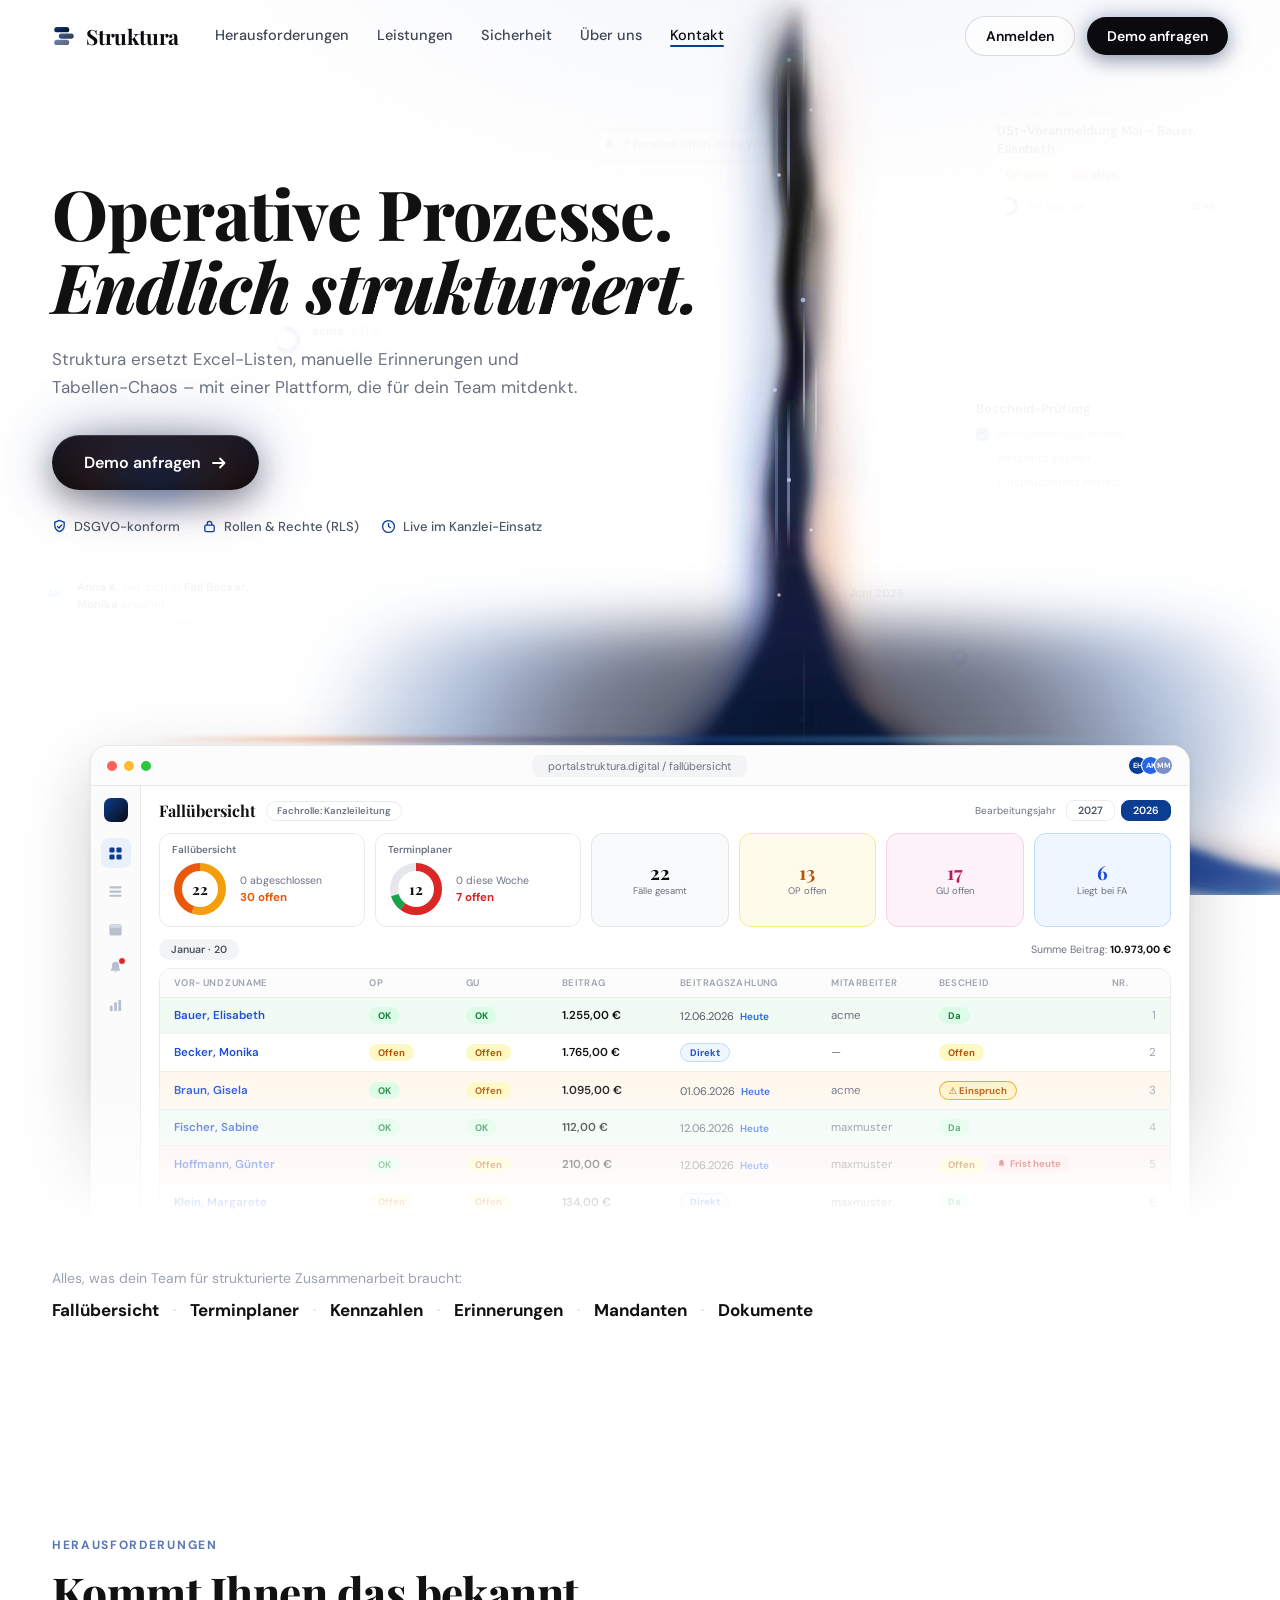
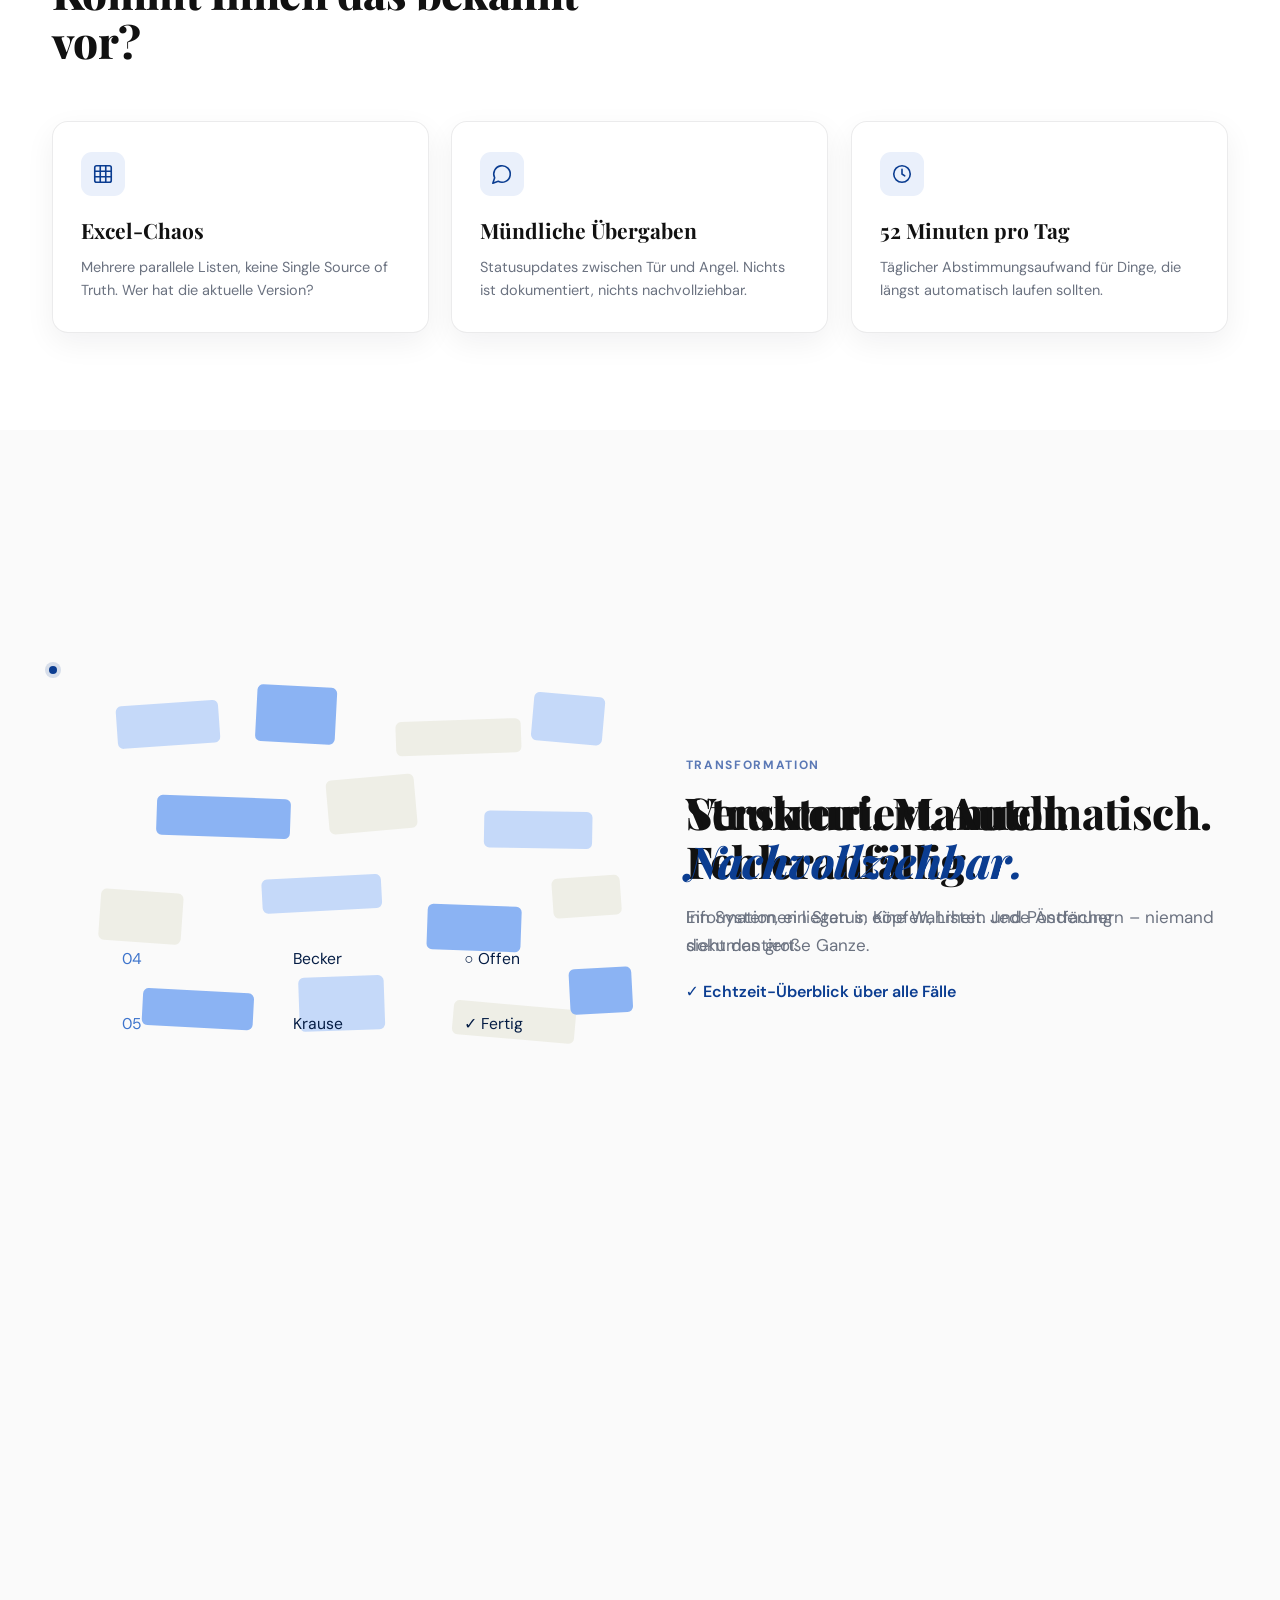
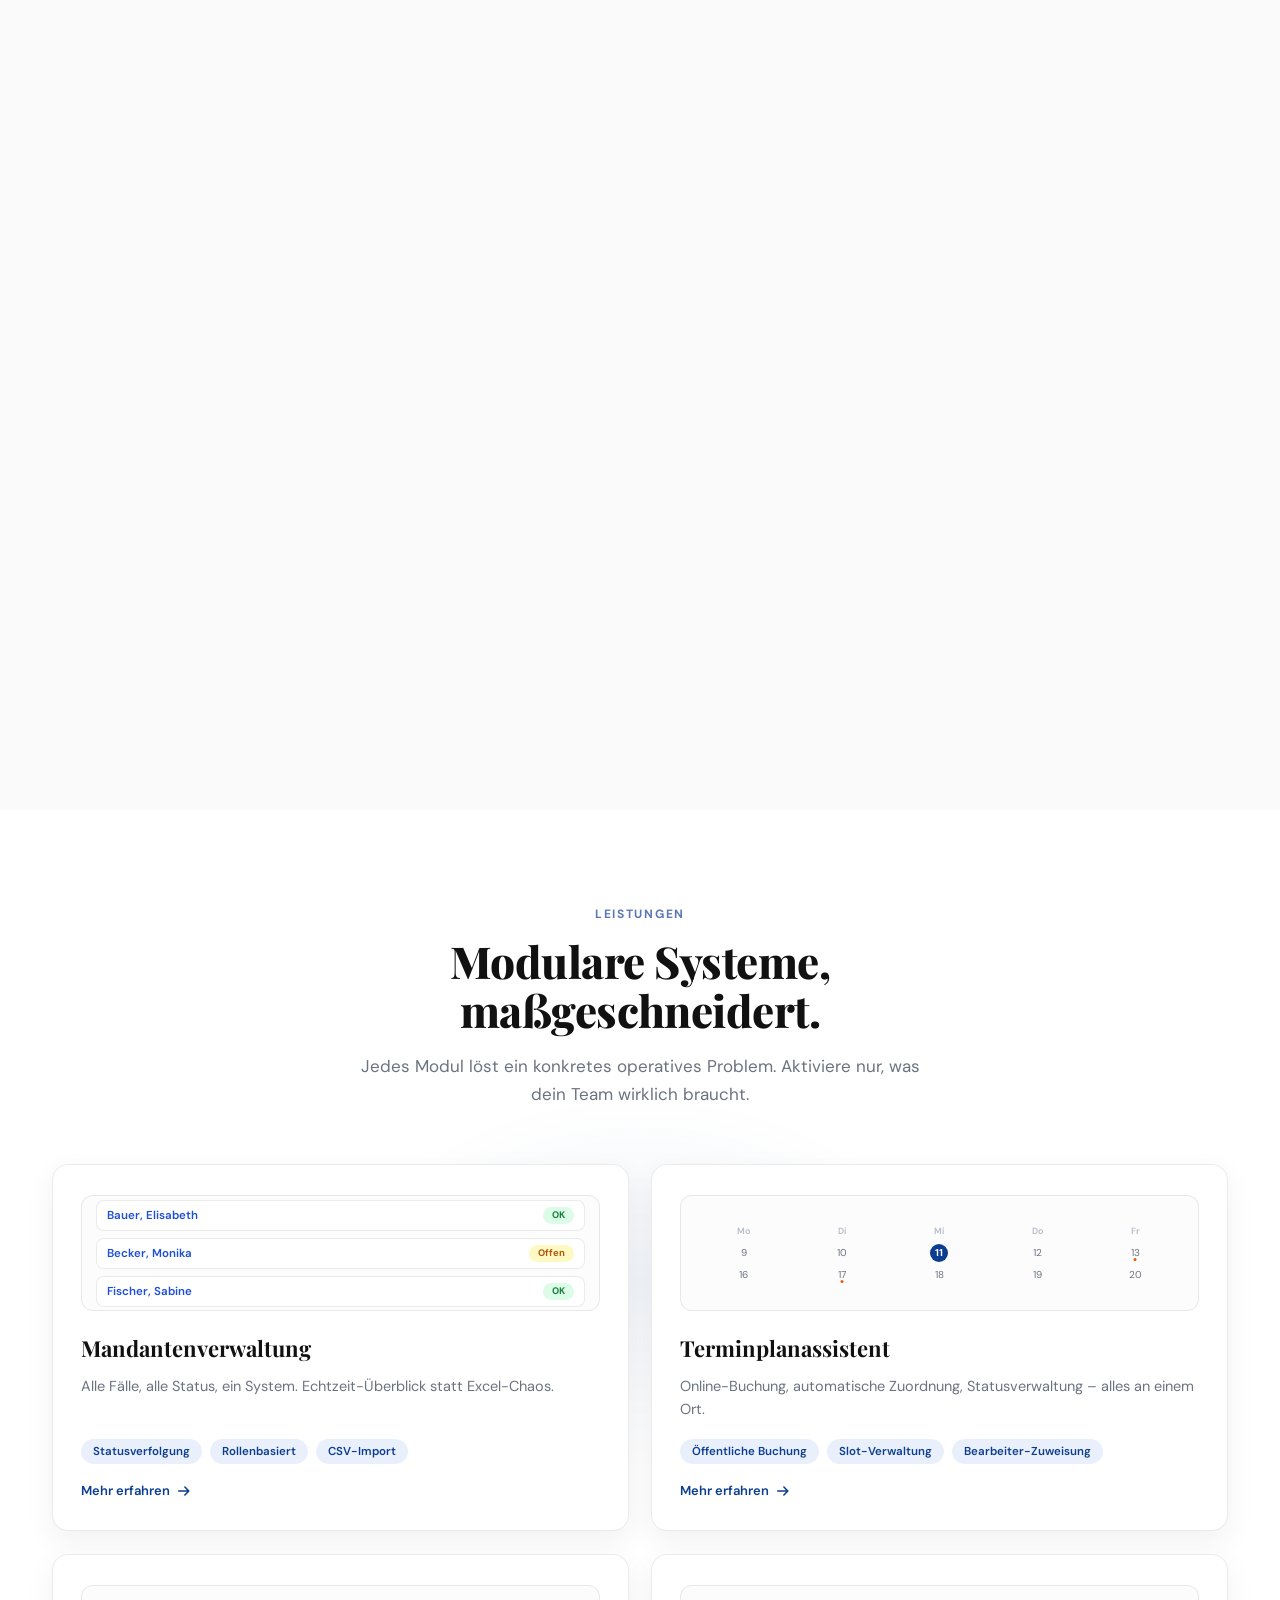
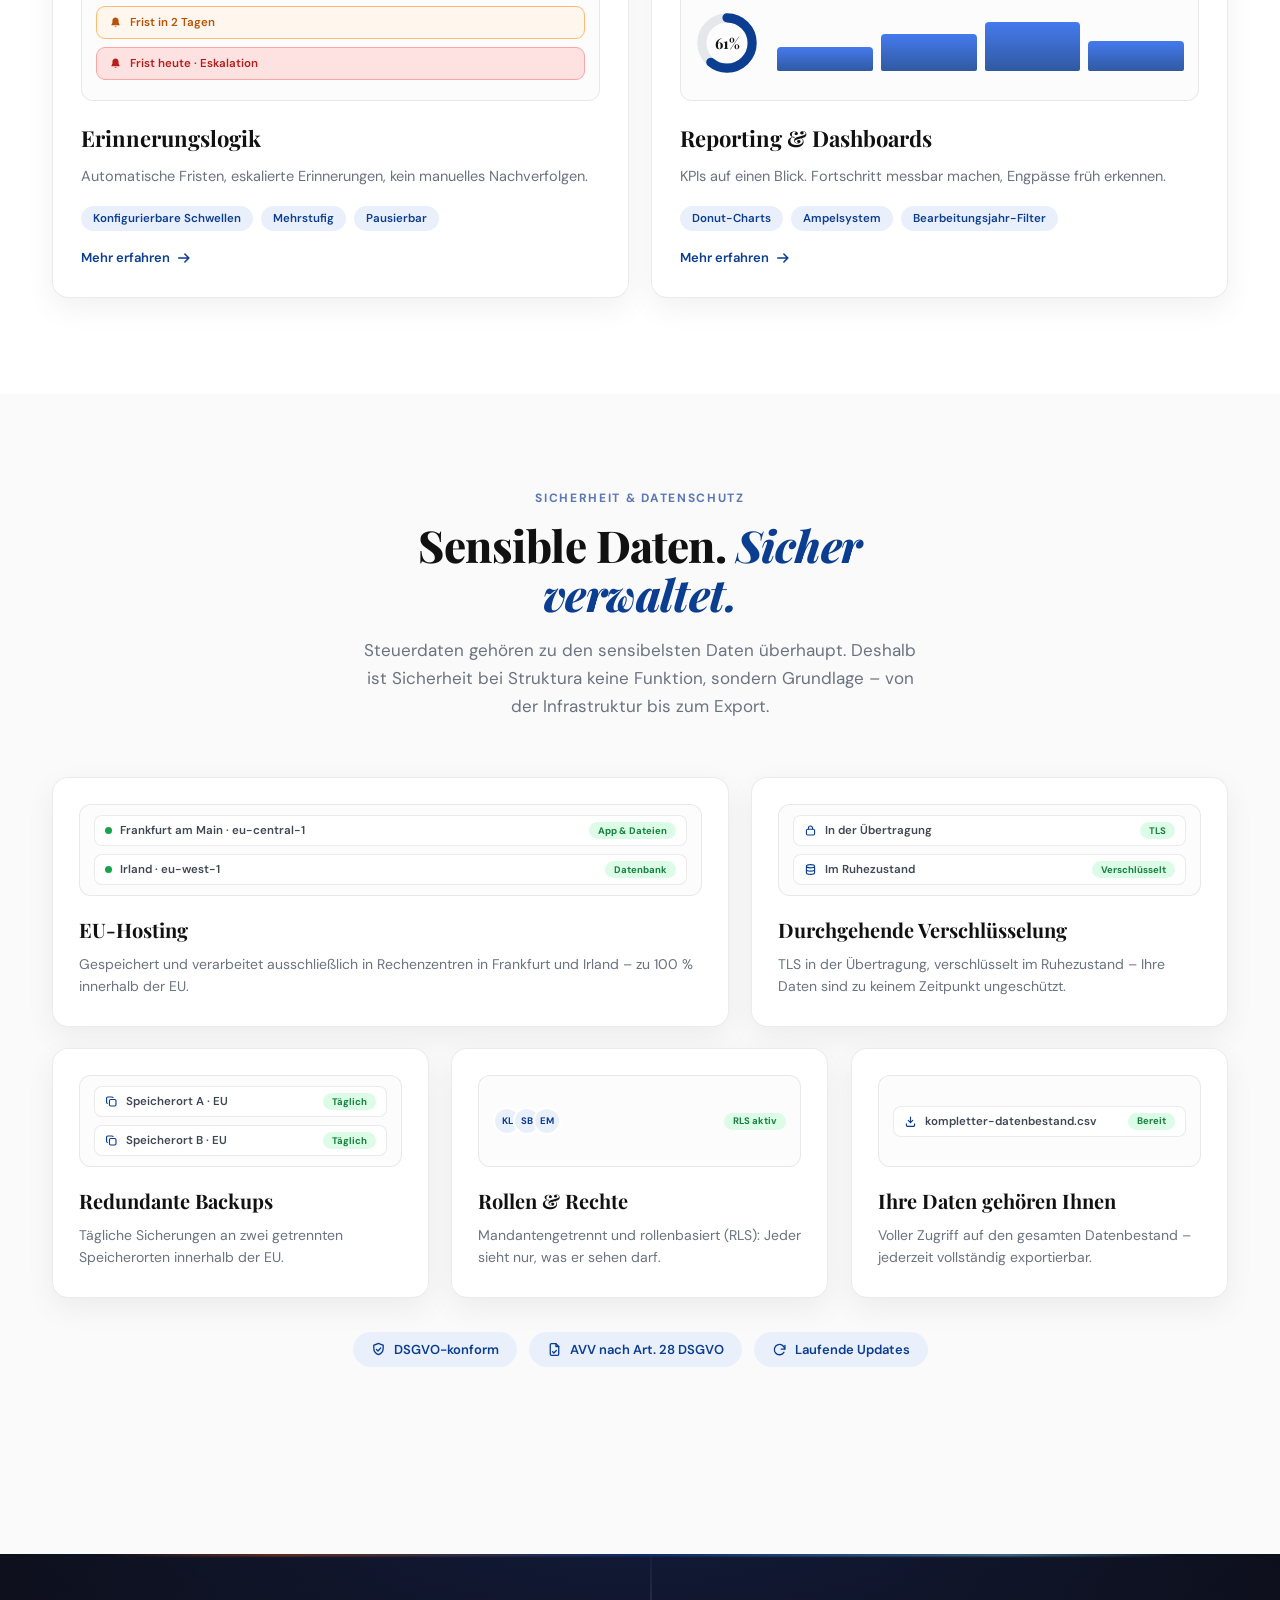
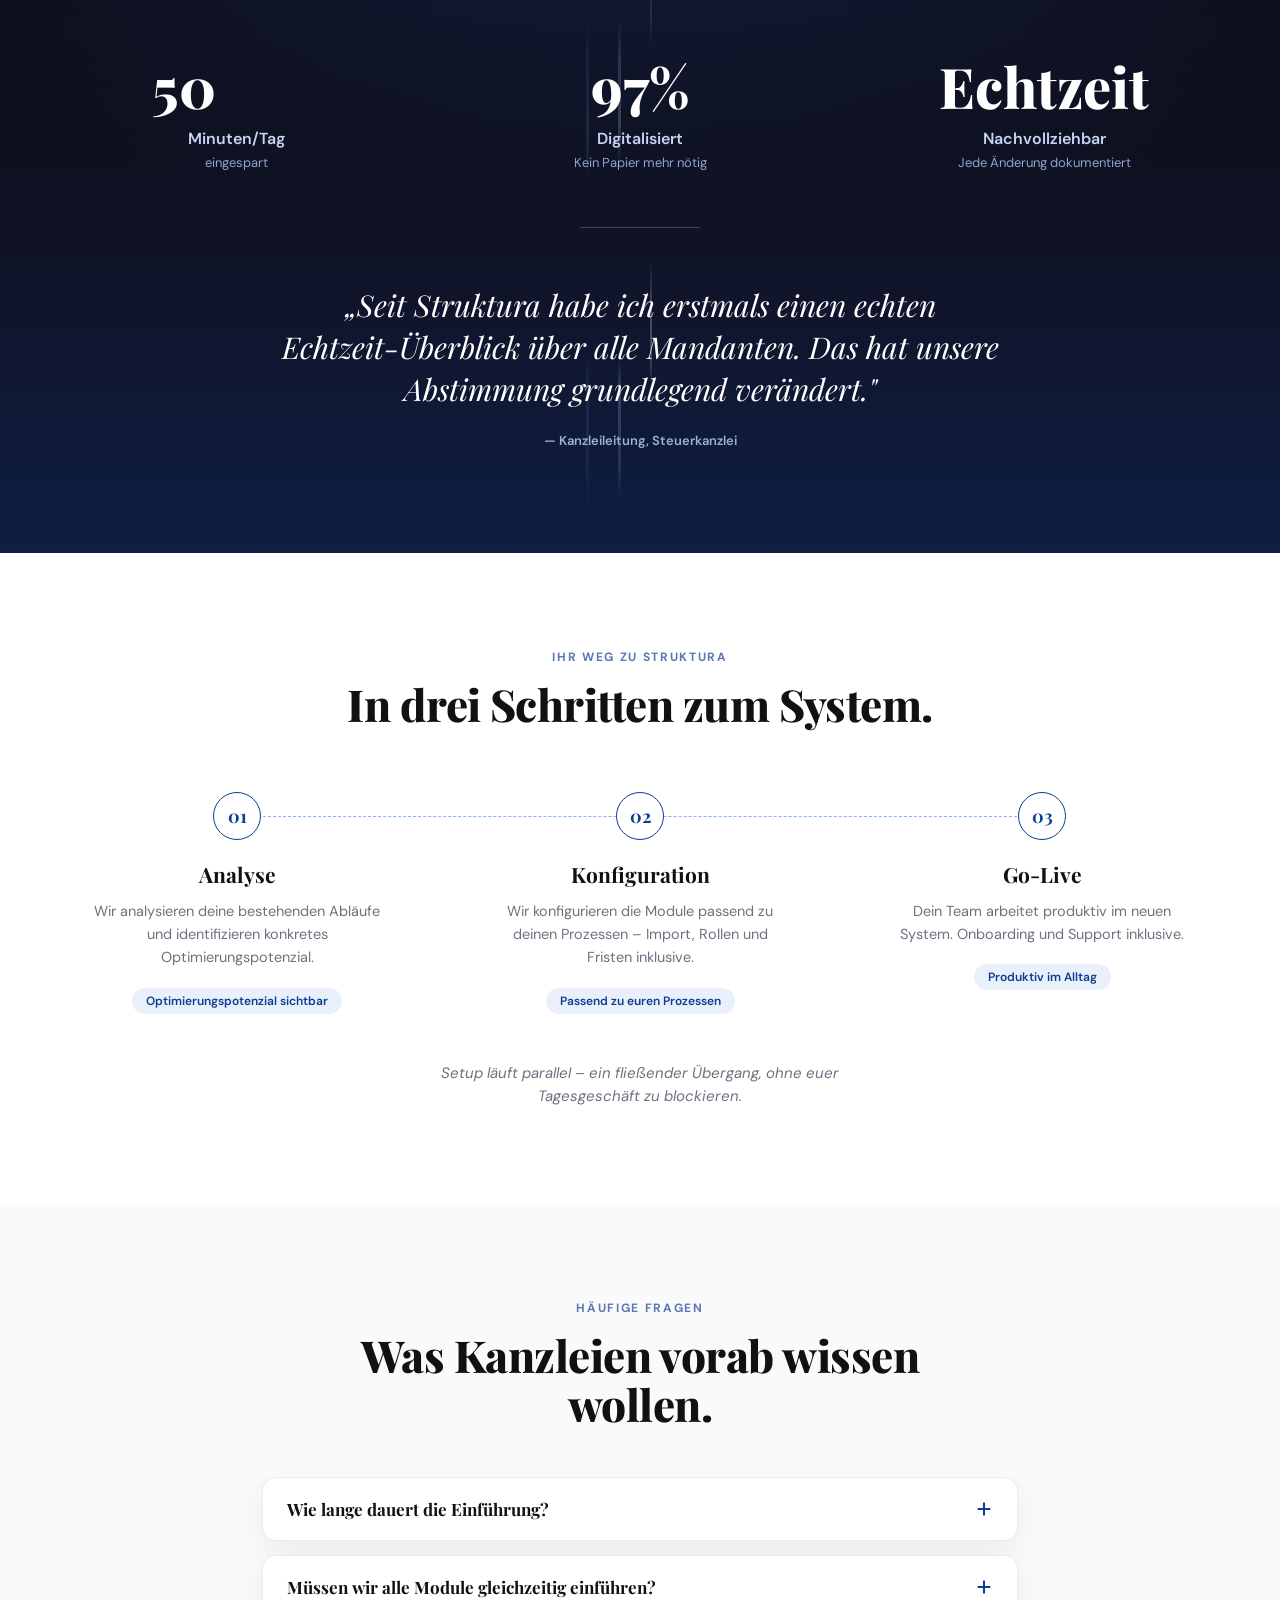
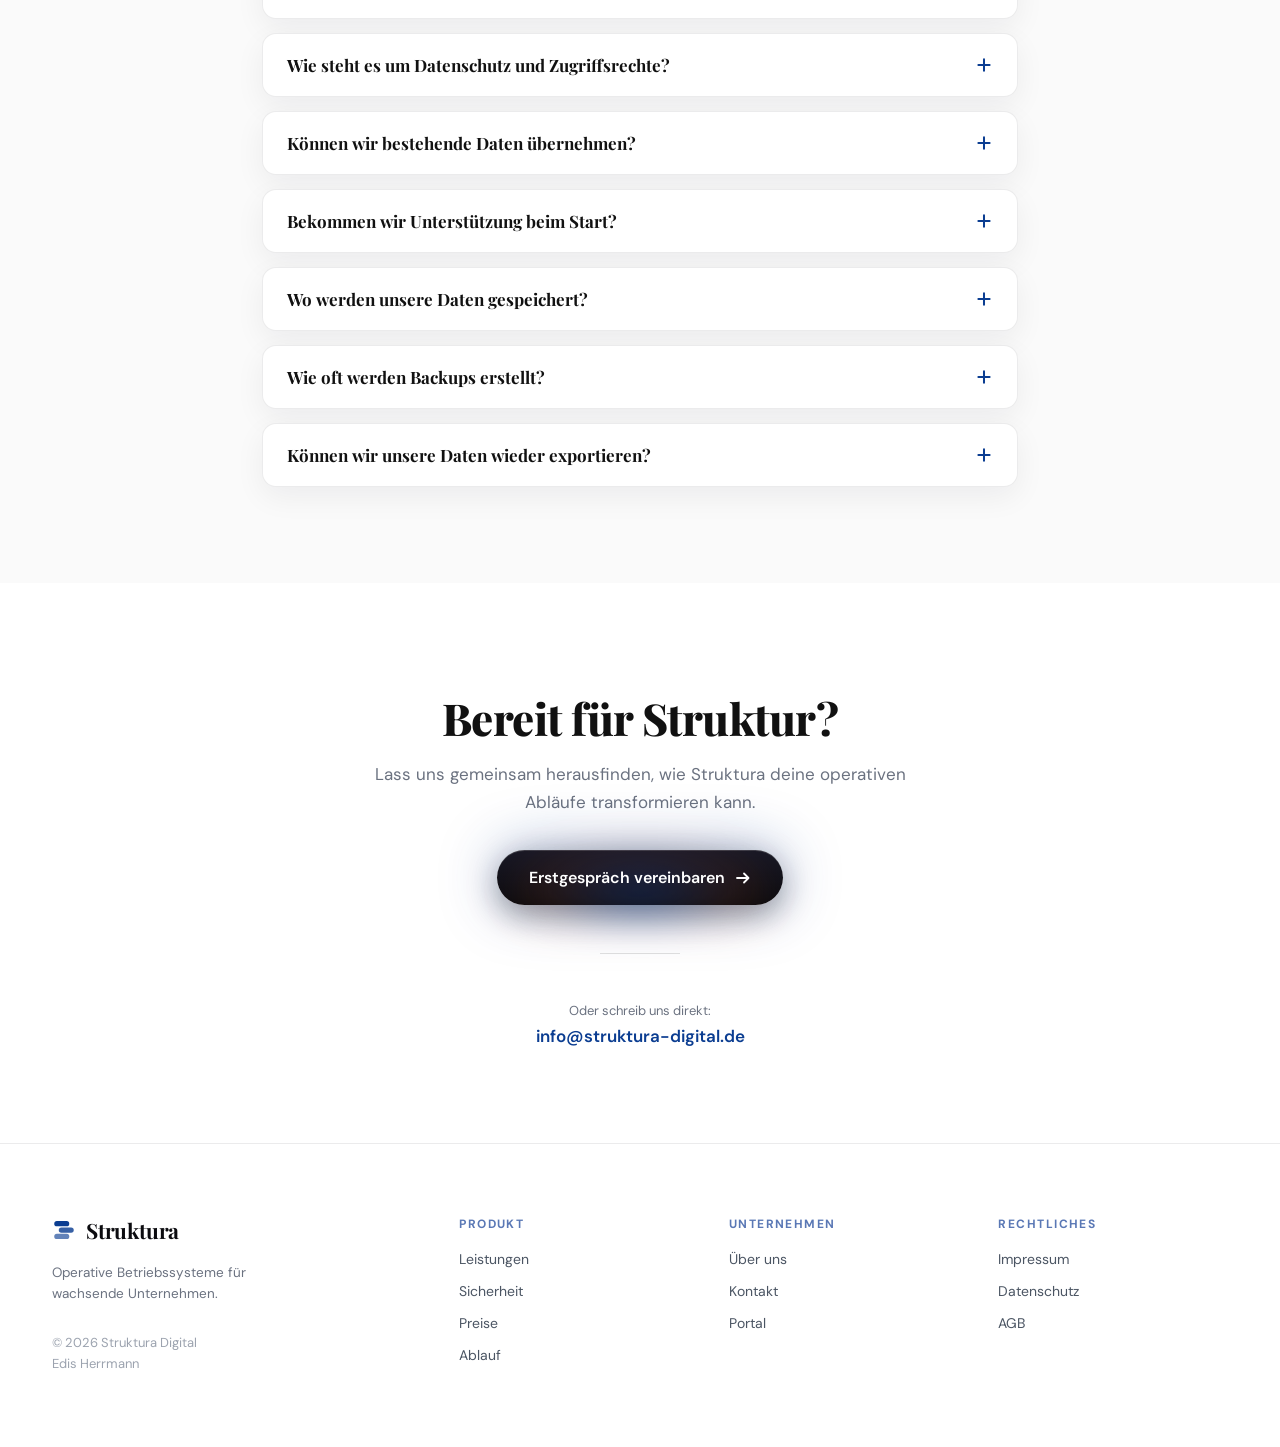
==== commit 0a2ee978: "sicherheit und trust abschnitt hinzugefuegt" ====
--- a/index.html
+++ b/index.html
@@ -33,6 +33,7 @@
     <nav class="nav-links" aria-label="Hauptnavigation">
       <a href="#herausforderungen">Herausforderungen</a>
       <a href="#leistungen">Leistungen</a>
+      <a href="#sicherheit">Sicherheit</a>
       <a href="#vertrauen">Über uns</a>
       <a href="#kontakt">Kontakt</a>
     </nav>
@@ -518,6 +519,87 @@
     </div>
   </section>
 
+  <!-- ============ SICHERHEIT & DATENSCHUTZ ============ -->
+  <section class="sect sect-tint" id="sicherheit">
+    <div class="sect-inner">
+      <div class="sect-head">
+        <p class="overline reveal">Sicherheit &amp; Datenschutz</p>
+        <h2 class="sect-h2 reveal">Sensible Daten. <em>Sicher verwaltet.</em></h2>
+        <p class="sect-lead reveal" style="--d:.1s">Steuerdaten gehören zu den sensibelsten Daten überhaupt. Deshalb ist Sicherheit bei Struktura keine Funktion, sondern Grundlage&nbsp;– von der Infrastruktur bis zum Export.</p>
+      </div>
+
+      <div class="sec-grid">
+        <article class="sb-card sb-span-7 reveal" style="--d:.06s">
+          <div class="sb-visual">
+            <div class="sbv-rows">
+              <div class="sbv-row"><i class="sbv-dot" aria-hidden="true"></i>Frankfurt am Main · eu-central-1<i class="pill ok">App &amp; Dateien</i></div>
+              <div class="sbv-row"><i class="sbv-dot" aria-hidden="true"></i>Irland · eu-west-1<i class="pill ok">Datenbank</i></div>
+            </div>
+          </div>
+          <h3>EU-Hosting</h3>
+          <p>Gespeichert und verarbeitet ausschließlich in Rechenzentren in Frankfurt und Irland&nbsp;– zu 100&nbsp;% innerhalb der EU.</p>
+        </article>
+
+        <article class="sb-card sb-span-5 reveal" style="--d:.14s">
+          <div class="sb-visual">
+            <div class="sbv-rows">
+              <div class="sbv-row"><svg viewBox="0 0 16 16" aria-hidden="true"><rect x="3" y="6.5" width="10" height="7" rx="1.5" fill="none" stroke="currentColor" stroke-width="1.4"/><path d="M5.5 6.5V5a2.5 2.5 0 0 1 5 0v1.5" fill="none" stroke="currentColor" stroke-width="1.4"/></svg>In der Übertragung<i class="pill ok">TLS</i></div>
+              <div class="sbv-row"><svg viewBox="0 0 16 16" aria-hidden="true"><ellipse cx="8" cy="4" rx="5" ry="2" fill="none" stroke="currentColor" stroke-width="1.4"/><path d="M3 4v8c0 1.1 2.2 2 5 2s5-.9 5-2V4M3 8c0 1.1 2.2 2 5 2s5-.9 5-2" fill="none" stroke="currentColor" stroke-width="1.4"/></svg>Im Ruhezustand<i class="pill ok">Verschlüsselt</i></div>
+            </div>
+          </div>
+          <h3>Durchgehende Verschlüsselung</h3>
+          <p>TLS in der Übertragung, verschlüsselt im Ruhezustand&nbsp;– Ihre Daten sind zu keinem Zeitpunkt ungeschützt.</p>
+        </article>
+
+        <article class="sb-card sb-span-4 reveal" style="--d:.2s">
+          <div class="sb-visual">
+            <div class="sbv-rows">
+              <div class="sbv-row"><svg viewBox="0 0 16 16" aria-hidden="true"><rect x="5.5" y="5.5" width="8" height="8" rx="1.5" fill="none" stroke="currentColor" stroke-width="1.4"/><path d="M3.5 10.5h-.25a1.3 1.3 0 0 1-1.3-1.3V3.8a1.3 1.3 0 0 1 1.3-1.3h5.4a1.3 1.3 0 0 1 1.3 1.3" fill="none" stroke="currentColor" stroke-width="1.4"/></svg>Speicherort A · EU<i class="pill ok">Täglich</i></div>
+              <div class="sbv-row"><svg viewBox="0 0 16 16" aria-hidden="true"><rect x="5.5" y="5.5" width="8" height="8" rx="1.5" fill="none" stroke="currentColor" stroke-width="1.4"/><path d="M3.5 10.5h-.25a1.3 1.3 0 0 1-1.3-1.3V3.8a1.3 1.3 0 0 1 1.3-1.3h5.4a1.3 1.3 0 0 1 1.3 1.3" fill="none" stroke="currentColor" stroke-width="1.4"/></svg>Speicherort B · EU<i class="pill ok">Täglich</i></div>
+            </div>
+          </div>
+          <h3>Redundante Backups</h3>
+          <p>Tägliche Sicherungen an zwei getrennten Speicherorten innerhalb der EU.</p>
+        </article>
+
+        <article class="sb-card sb-span-4 reveal" style="--d:.28s">
+          <div class="sb-visual">
+            <div class="sbv-roles">
+              <span class="sbv-avatars" aria-hidden="true"><i>KL</i><i>SB</i><i>EM</i></span>
+              <i class="pill ok">RLS aktiv</i>
+            </div>
+          </div>
+          <h3>Rollen &amp; Rechte</h3>
+          <p>Mandantengetrennt und rollenbasiert (RLS): Jeder sieht nur, was er sehen darf.</p>
+        </article>
+
+        <article class="sb-card sb-span-4 reveal" style="--d:.36s">
+          <div class="sb-visual">
+            <div class="sbv-rows">
+              <div class="sbv-row"><svg viewBox="0 0 16 16" aria-hidden="true"><path d="M8 2.5v7M5.2 6.7 8 9.5l2.8-2.8" fill="none" stroke="currentColor" stroke-width="1.4" stroke-linecap="round" stroke-linejoin="round"/><path d="M3 11v1.5A1.5 1.5 0 0 0 4.5 14h7a1.5 1.5 0 0 0 1.5-1.5V11" fill="none" stroke="currentColor" stroke-width="1.4" stroke-linecap="round"/></svg>kompletter-datenbestand.csv<i class="pill ok">Bereit</i></div>
+            </div>
+          </div>
+          <h3>Ihre Daten gehören Ihnen</h3>
+          <p>Voller Zugriff auf den gesamten Datenbestand&nbsp;– jederzeit vollständig exportierbar.</p>
+        </article>
+      </div>
+
+      <div class="sec-badges reveal" style="--d:.34s">
+        <span><svg viewBox="0 0 16 16" aria-hidden="true"><path d="M8 1.5 3 3.5v3.2c0 3 2.1 5.8 5 6.8 2.9-1 5-3.8 5-6.8V3.5L8 1.5Z" fill="none" stroke="currentColor" stroke-width="1.4"/><path d="M5.8 8 7.4 9.6 10.4 6.4" fill="none" stroke="currentColor" stroke-width="1.4" stroke-linecap="round" stroke-linejoin="round"/></svg>DSGVO-konform</span>
+        <span><svg viewBox="0 0 16 16" aria-hidden="true"><path d="M9.5 1.8H4.8a1.3 1.3 0 0 0-1.3 1.3v9.8a1.3 1.3 0 0 0 1.3 1.3h6.4a1.3 1.3 0 0 0 1.3-1.3V4.8l-3-3Z" fill="none" stroke="currentColor" stroke-width="1.4" stroke-linejoin="round"/><path d="M9.5 1.8v3h3M6 10.4l1.3 1.3 2.6-2.7" fill="none" stroke="currentColor" stroke-width="1.4" stroke-linecap="round" stroke-linejoin="round"/></svg>AVV nach Art.&nbsp;28 DSGVO</span>
+        <span><svg viewBox="0 0 16 16" aria-hidden="true"><path d="M13.5 7.5A5.5 5.5 0 1 0 12.7 11" fill="none" stroke="currentColor" stroke-width="1.4" stroke-linecap="round"/><path d="M13.8 3.5v4h-4" fill="none" stroke="currentColor" stroke-width="1.4" stroke-linecap="round" stroke-linejoin="round"/></svg>Laufende Updates</span>
+      </div>
+
+      <div class="sec-foot reveal" style="--d:.4s">
+        <p class="sec-live"><i class="sec-live-dot" aria-hidden="true"></i>Bereits produktiv im Einsatz bei einer VLH-Beratungsstelle.</p>
+        <a class="sec-more" href="sicherheit.html">
+          Alle Sicherheitsmaßnahmen im Detail
+          <svg viewBox="0 0 16 16" aria-hidden="true"><path d="M2 8h11M9 3.5 13.5 8 9 12.5" fill="none" stroke="currentColor" stroke-width="1.8" stroke-linecap="round" stroke-linejoin="round"/></svg>
+        </a>
+      </div>
+    </div>
+  </section>
+
   <!-- ============ VERTRAUEN (dunkle Tinten-Sektion) ============ -->
   <section class="sect sect-dark" id="vertrauen">
     <div class="dark-flow" aria-hidden="true">
@@ -613,6 +695,18 @@
           <summary>Bekommen wir Unterstützung beim Start?</summary>
           <p>Onboarding und Support sind inklusive. Wir begleiten die Einrichtung, schulen Ihr Team und sind danach als direkter Ansprechpartner erreichbar.</p>
         </details>
+        <details class="faq-item reveal" style="--d:.34s">
+          <summary>Wo werden unsere Daten gespeichert?</summary>
+          <p>Ausschließlich in Rechenzentren innerhalb der EU – in Frankfurt am Main und in Irland. Alle Maßnahmen im Überblick finden Sie unter <a href="sicherheit.html">Sicherheit &amp; Datenschutz</a>.</p>
+        </details>
+        <details class="faq-item reveal" style="--d:.4s">
+          <summary>Wie oft werden Backups erstellt?</summary>
+          <p>Täglich – und redundant an zwei getrennten Speicherorten innerhalb der EU. Zusätzlich wird der zentrale Datenbestand regelmäßig verschlüsselt an einem unabhängigen Ort gesichert. Im Ausnahmefall lässt sich der Bestand aus mehreren Quellen wiederherstellen.</p>
+        </details>
+        <details class="faq-item reveal" style="--d:.46s">
+          <summary>Können wir unsere Daten wieder exportieren?</summary>
+          <p>Jederzeit. Sie haben vollen Zugriff auf Ihren kompletten Datenbestand und können ihn vollständig exportieren. Sie bleiben bei Struktura, weil es überzeugt – nicht, weil der Ausstieg schwer wäre.</p>
+        </details>
       </div>
     </div>
   </section>
@@ -650,7 +744,7 @@
     </div>
     <div class="footer-col">
       <p class="footer-h">Produkt</p>
-      <ul><li><a href="#leistungen">Leistungen</a></li><li><a href="#kontakt">Preise</a></li><li><a href="#prozess">Ablauf</a></li></ul>
+      <ul><li><a href="#leistungen">Leistungen</a></li><li><a href="sicherheit.html">Sicherheit</a></li><li><a href="#kontakt">Preise</a></li><li><a href="#prozess">Ablauf</a></li></ul>
     </div>
     <div class="footer-col">
       <p class="footer-h">Unternehmen</p>
--- a/styles.css
+++ b/styles.css
@@ -871,10 +871,10 @@
 .reveal.in-view { opacity: 1; transform: none; }
 
 /* Karten heben sich etwas weicher aus der Tiefe (Text bleibt ohne Scale scharf) */
-.feat-card.reveal, .mod-card.reveal, .stat.reveal {
+.feat-card.reveal, .mod-card.reveal, .sb-card.reveal, .stat.reveal {
   transform: translateY(28px) scale(.985);
 }
-.feat-card.reveal.in-view, .mod-card.reveal.in-view, .stat.reveal.in-view {
+.feat-card.reveal.in-view, .mod-card.reveal.in-view, .sb-card.reveal.in-view, .stat.reveal.in-view {
   transform: none;
 }
 
@@ -1091,6 +1091,167 @@
 .mv-bars { flex: 1; display: flex; align-items: flex-end; gap: 8px; height: 56px; }
 .mv-bars i { flex: 1; height: var(--h); background: linear-gradient(180deg, #2563EB, #0B3D91); border-radius: 4px 4px 2px 2px; opacity: .85; }
 
+/* ---------- Sicherheit & Datenschutz (Bento-Grid) ---------- */
+.sec-grid {
+  display: grid;
+  grid-template-columns: repeat(12, 1fr);
+  gap: 22px;
+  margin-top: 56px;
+}
+.sb-span-7 { grid-column: span 7; }
+.sb-span-5 { grid-column: span 5; }
+.sb-span-4 { grid-column: span 4; }
+
+.sb-card {
+  background: #fff;
+  border: 1px solid var(--line);
+  border-radius: 16px;
+  padding: 26px 26px 28px;
+  box-shadow: var(--shadow-card);
+  transition: transform .3s ease, box-shadow .3s ease;
+}
+.sb-card:hover { transform: translateY(-4px); box-shadow: var(--shadow-card-hover); }
+.sb-card h3 { font-family: var(--serif); font-size: 20px; font-weight: 700; color: var(--text); }
+.sb-card p { margin-top: 10px; font-size: 14px; line-height: 1.6; color: var(--muted); }
+
+/* Mini-Visuals im Stil der Modul-Karten */
+.sb-visual {
+  height: 92px;
+  margin-bottom: 20px;
+  border-radius: 12px;
+  border: 1px solid var(--line);
+  background: #FCFCFD;
+  padding: 12px 14px;
+  display: flex;
+  align-items: center;
+  overflow: hidden;
+}
+.sbv-rows { width: 100%; display: flex; flex-direction: column; gap: 8px; }
+.sbv-row {
+  display: flex;
+  align-items: center;
+  gap: 8px;
+  background: #fff;
+  border: 1px solid var(--line);
+  border-radius: 8px;
+  padding: 6px 10px;
+  font-size: 11.5px;
+  font-weight: 600;
+  color: #3F4654;
+  white-space: nowrap;
+}
+.sbv-row svg { width: 13px; height: 13px; color: var(--blue); flex: none; }
+.sbv-row .pill { margin-left: auto; }
+.sbv-dot {
+  width: 7px; height: 7px;
+  border-radius: 50%;
+  background: #16A34A;
+  flex: none;
+}
+.sbv-roles {
+  width: 100%;
+  display: flex;
+  align-items: center;
+  justify-content: space-between;
+  gap: 10px;
+}
+.sbv-avatars { display: flex; }
+.sbv-avatars i {
+  width: 28px; height: 28px;
+  border-radius: 50%;
+  background: #EAF0FB;
+  color: var(--blue);
+  font-size: 9.5px;
+  font-weight: 700;
+  font-style: normal;
+  display: inline-flex;
+  align-items: center;
+  justify-content: center;
+  border: 2px solid #fff;
+}
+.sbv-avatars i + i { margin-left: -8px; }
+
+/* Badge-Zeile (kompakte Trust-Pills) */
+.sec-badges {
+  margin-top: 34px;
+  display: flex;
+  flex-wrap: wrap;
+  justify-content: center;
+  gap: 12px;
+}
+.sec-badges span {
+  display: inline-flex;
+  align-items: center;
+  gap: 8px;
+  font-size: 13px;
+  font-weight: 600;
+  color: var(--blue);
+  background: #EAF0FB;
+  border-radius: 999px;
+  padding: 9px 18px;
+}
+.sec-badges svg { width: 15px; height: 15px; flex: none; }
+
+/* Abschlusszeile: Live-Hinweis links, Detail-Link rechts */
+.sec-foot {
+  margin-top: 44px;
+  padding-top: 28px;
+  border-top: 1px solid var(--line);
+  display: flex;
+  align-items: center;
+  justify-content: space-between;
+  gap: 18px;
+  flex-wrap: wrap;
+}
+.sec-live {
+  display: flex;
+  align-items: center;
+  gap: 11px;
+  font-size: 14.5px;
+  font-weight: 600;
+  color: var(--text);
+}
+.sec-live-dot {
+  flex: none;
+  width: 8px; height: 8px;
+  border-radius: 50%;
+  background: #16A34A;
+  animation: live-pulse 2.6s ease-in-out infinite;
+}
+@keyframes live-pulse {
+  0%, 100% { box-shadow: 0 0 0 3px rgba(22, 163, 74, 0.14); }
+  50% { box-shadow: 0 0 0 7px rgba(22, 163, 74, 0.1); }
+}
+.sec-more {
+  display: inline-flex;
+  align-items: center;
+  gap: 7px;
+  font-size: 13.5px;
+  font-weight: 600;
+  color: var(--blue);
+  transition: color .2s ease;
+}
+.sec-more svg { width: 14px; height: 14px; transition: transform .25s ease; }
+.sec-more:hover { color: var(--blue-bright); }
+.sec-more:hover svg { transform: translateX(4px); }
+
+/* Links in FAQ-Antworten (z. B. auf die Sicherheitsseite) */
+.faq-item p a { color: var(--blue); font-weight: 600; }
+.faq-item p a:hover { color: var(--blue-bright); }
+
+@media (max-width: 980px) {
+  .sec-grid { gap: 18px; }
+  .sb-span-7, .sb-span-5 { grid-column: span 12; }
+}
+
+@media (max-width: 760px) {
+  .sec-grid { margin-top: 40px; gap: 16px; }
+  .sb-span-4 { grid-column: span 12; }
+  .sec-badges { margin-top: 26px; gap: 9px; }
+  .sec-badges span { font-size: 12px; padding: 8px 14px; }
+  .sec-foot { margin-top: 36px; }
+}
+
 /* ---------- Vertrauen (dunkle Tinten-Sektion) ---------- */
 .sect-dark {
   position: relative;
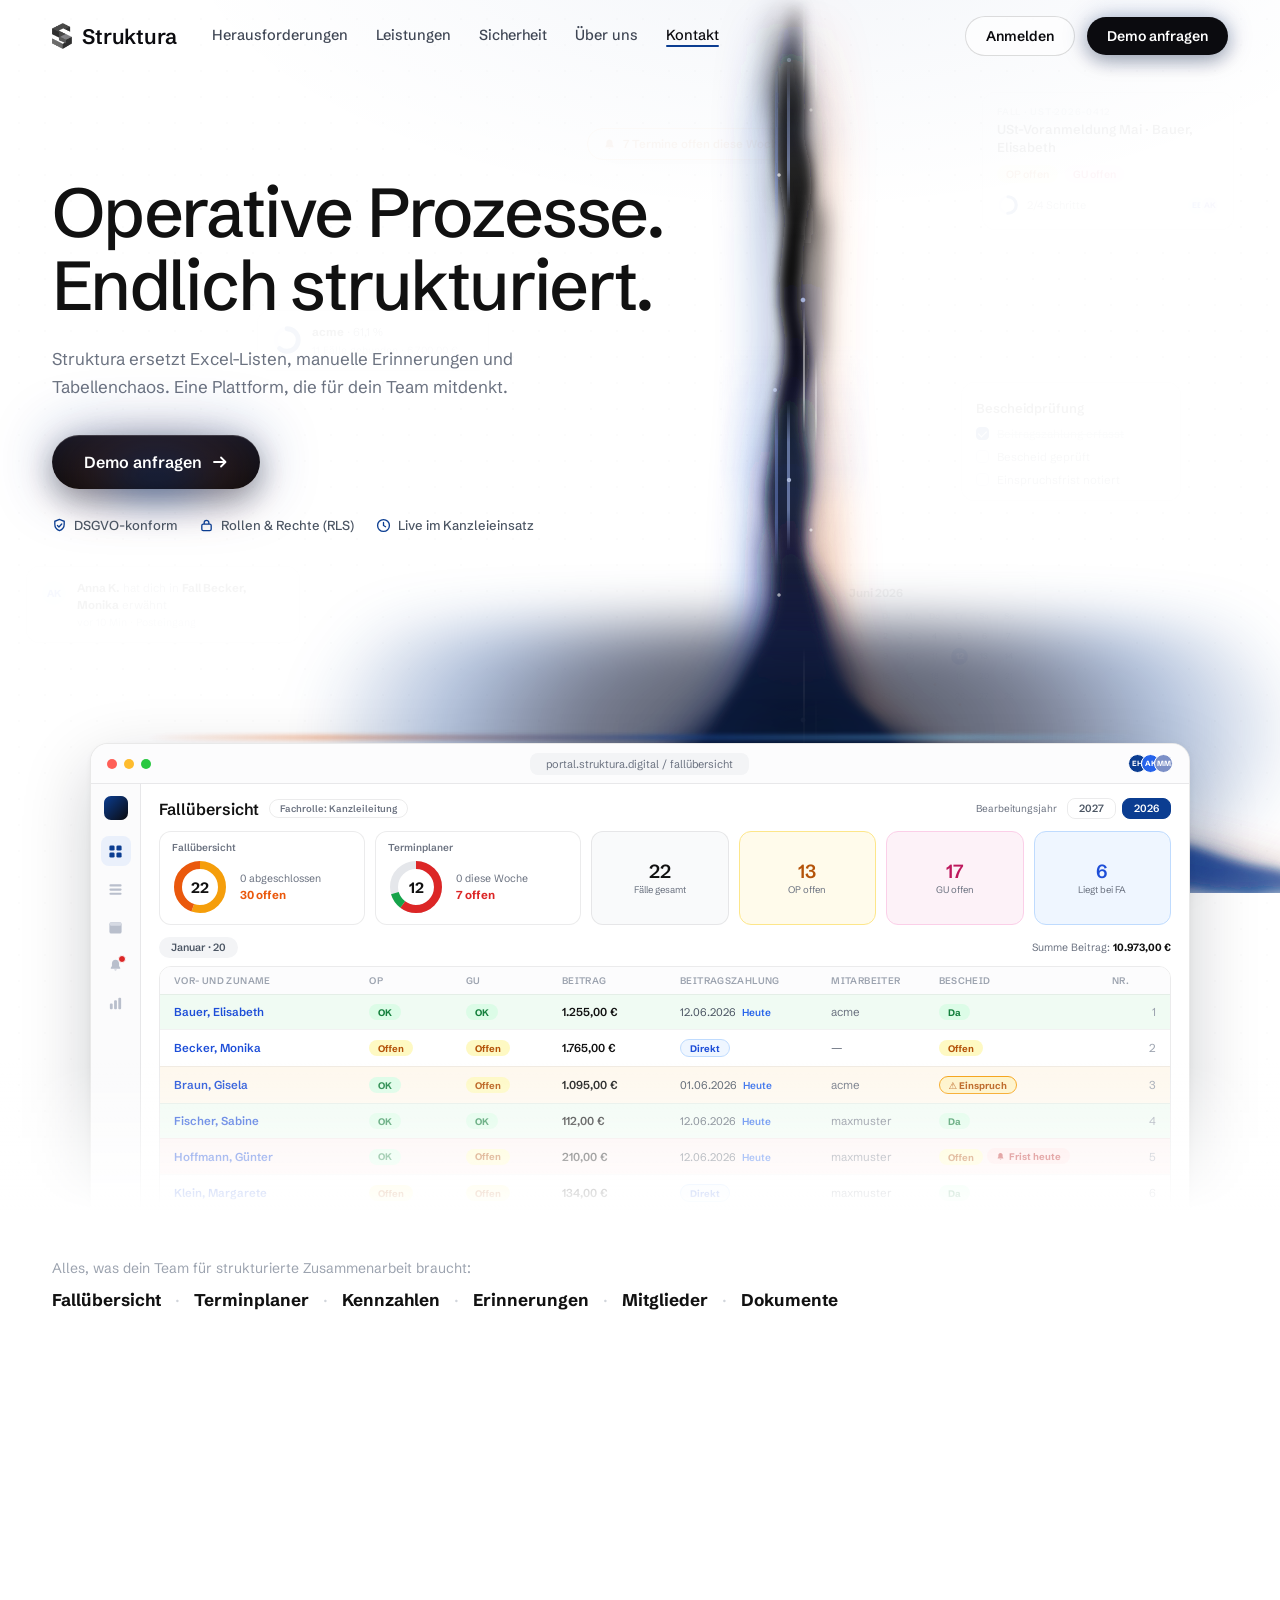
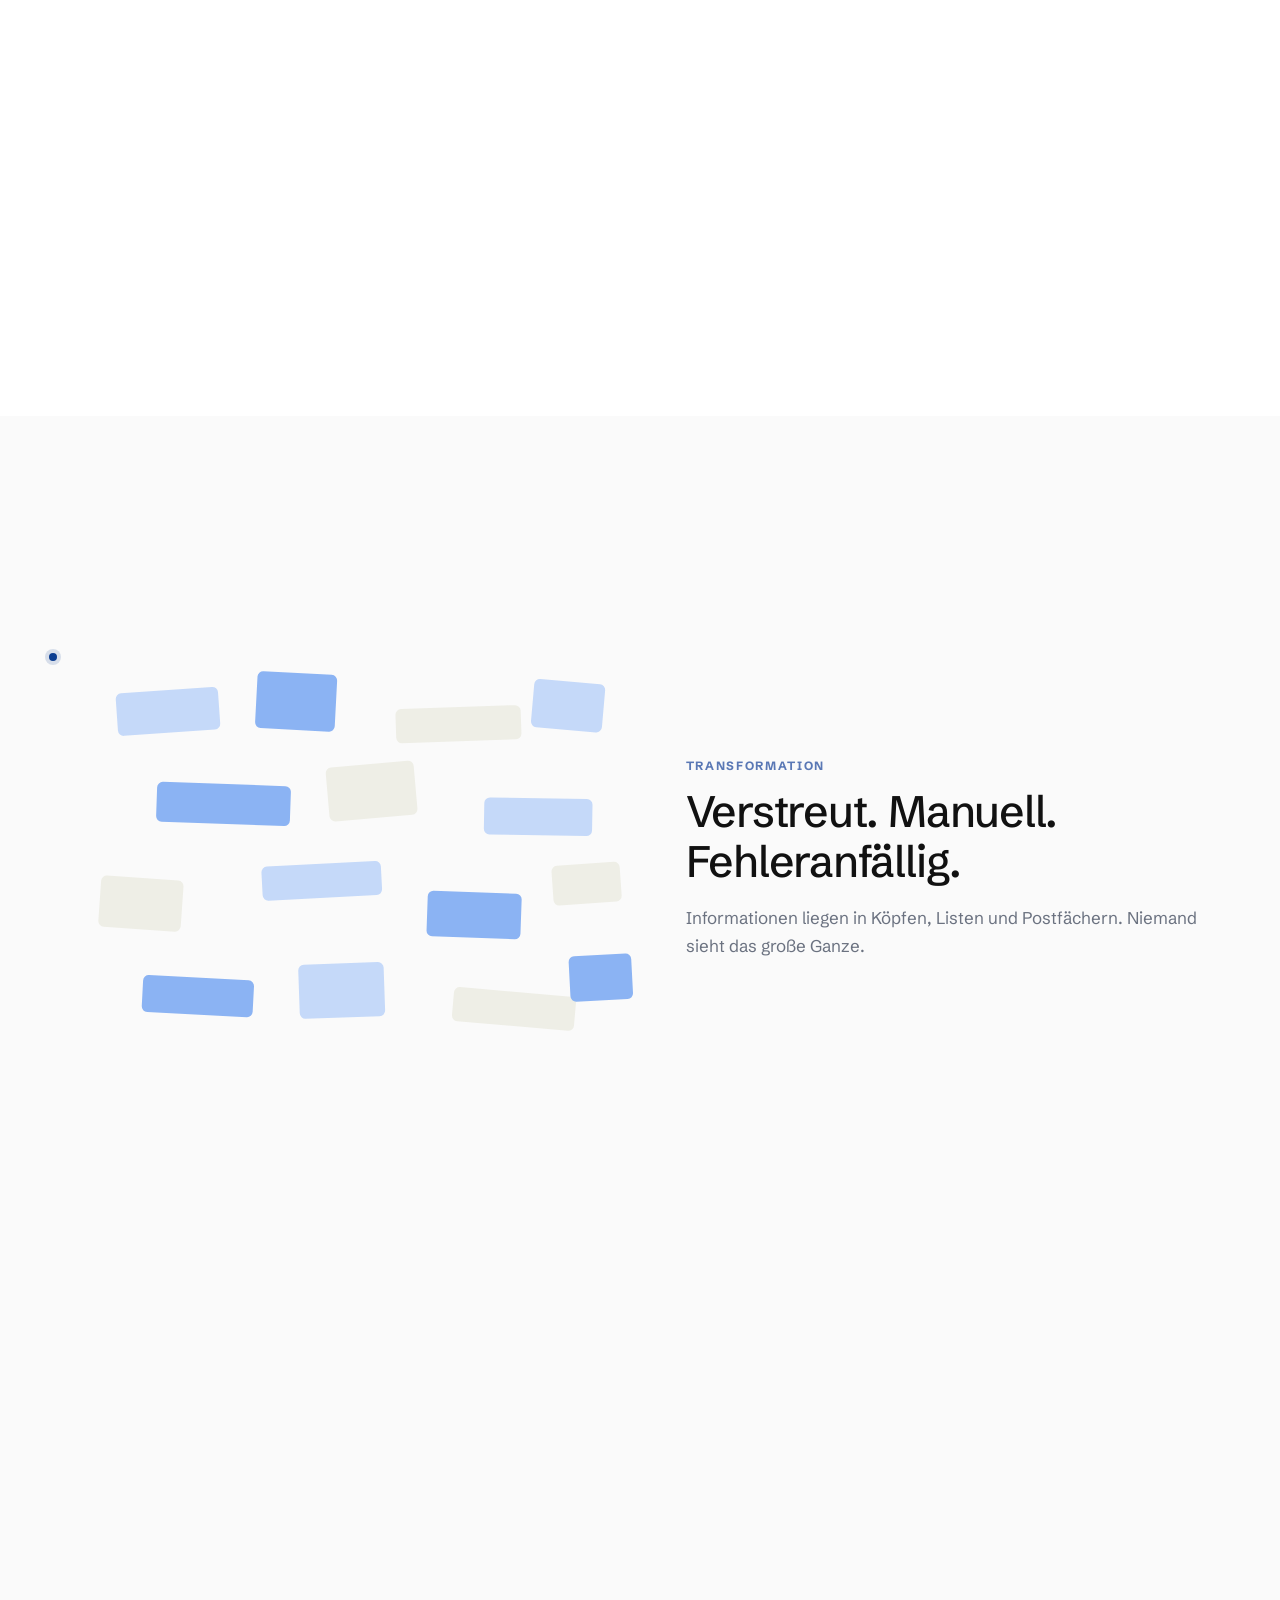
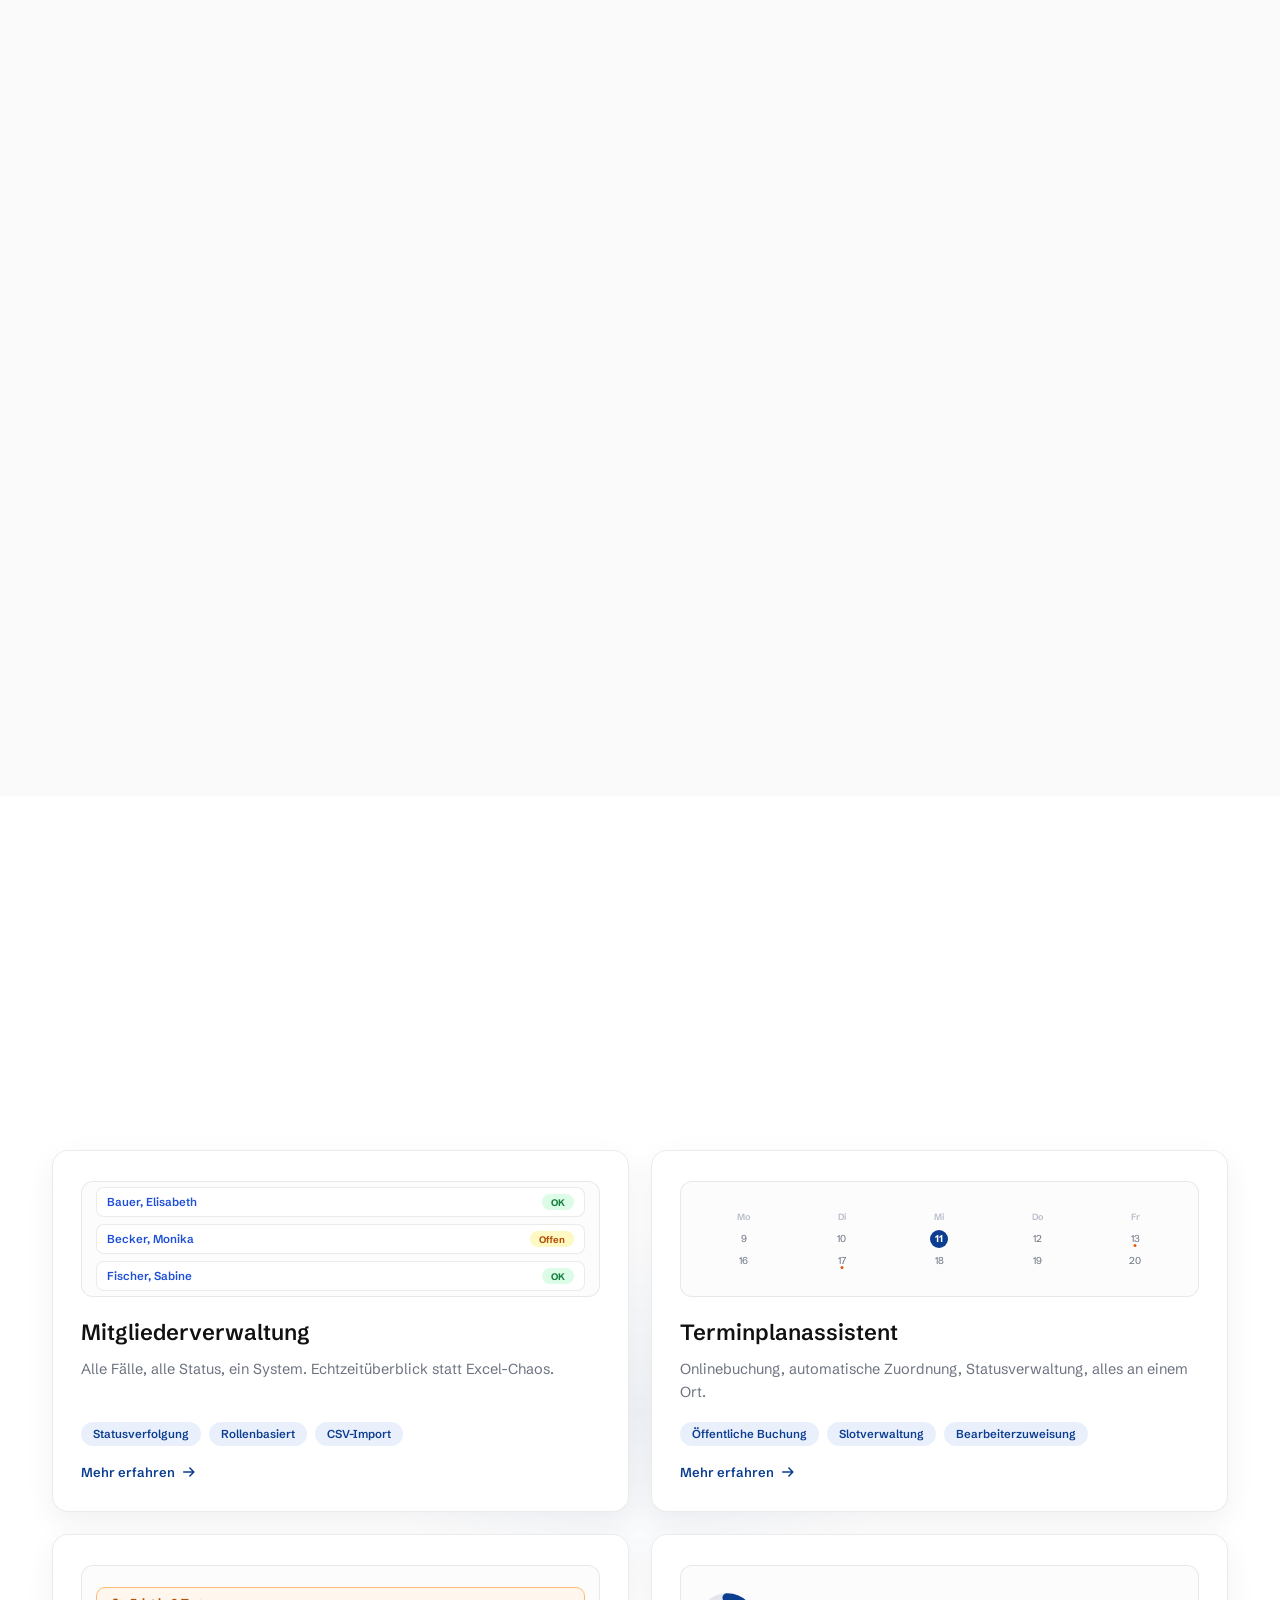
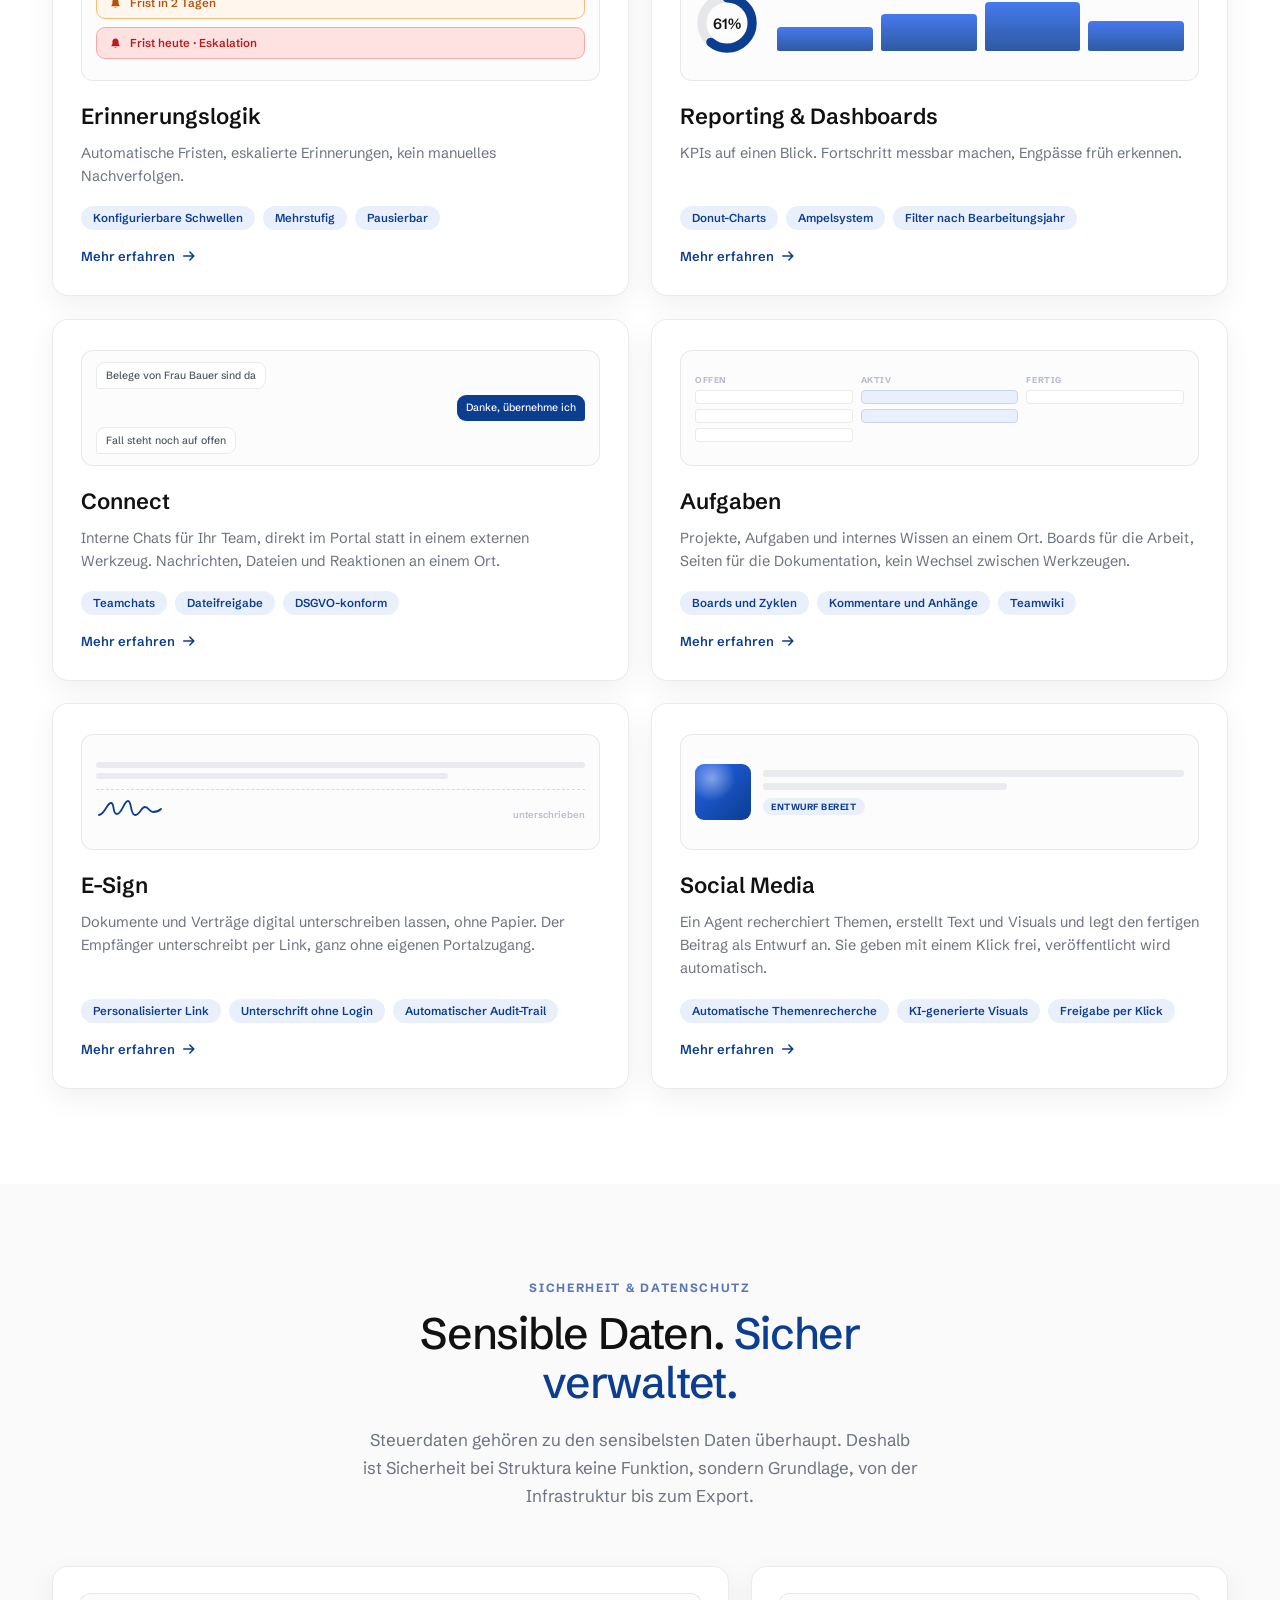
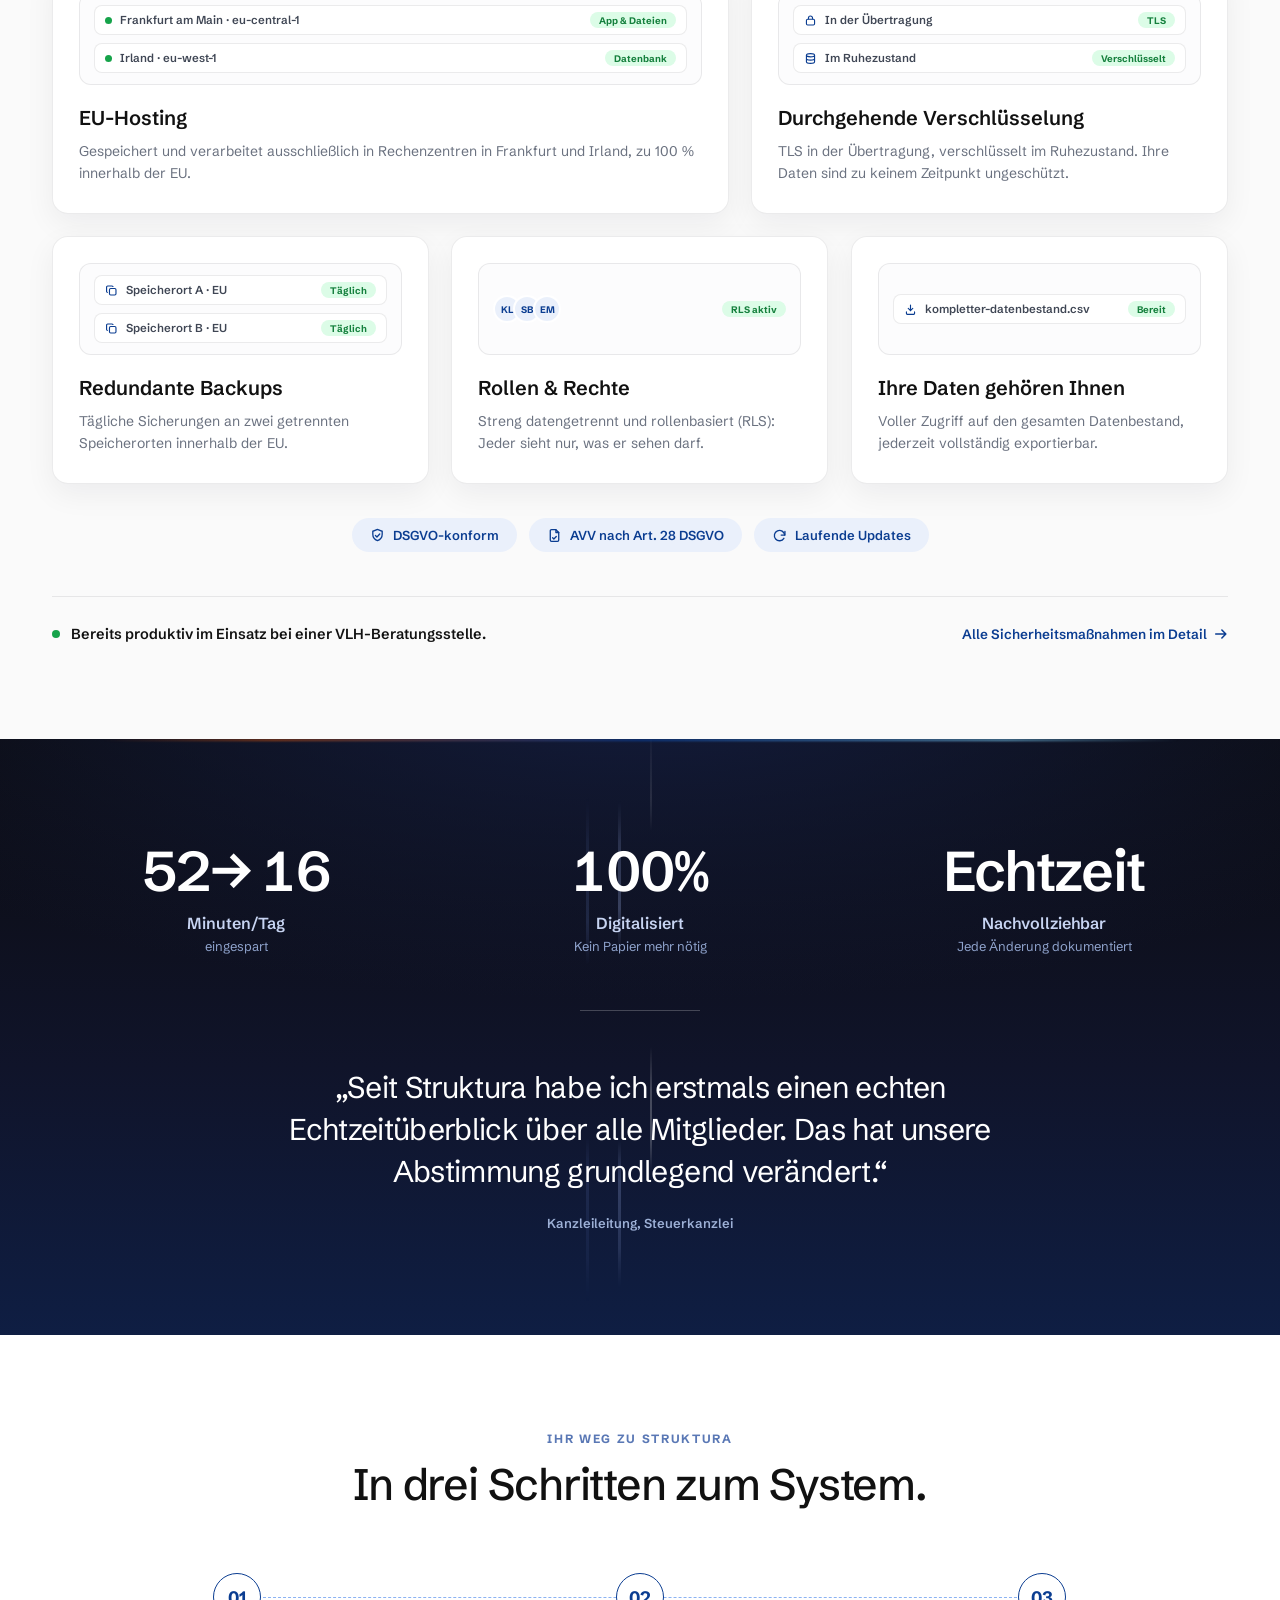
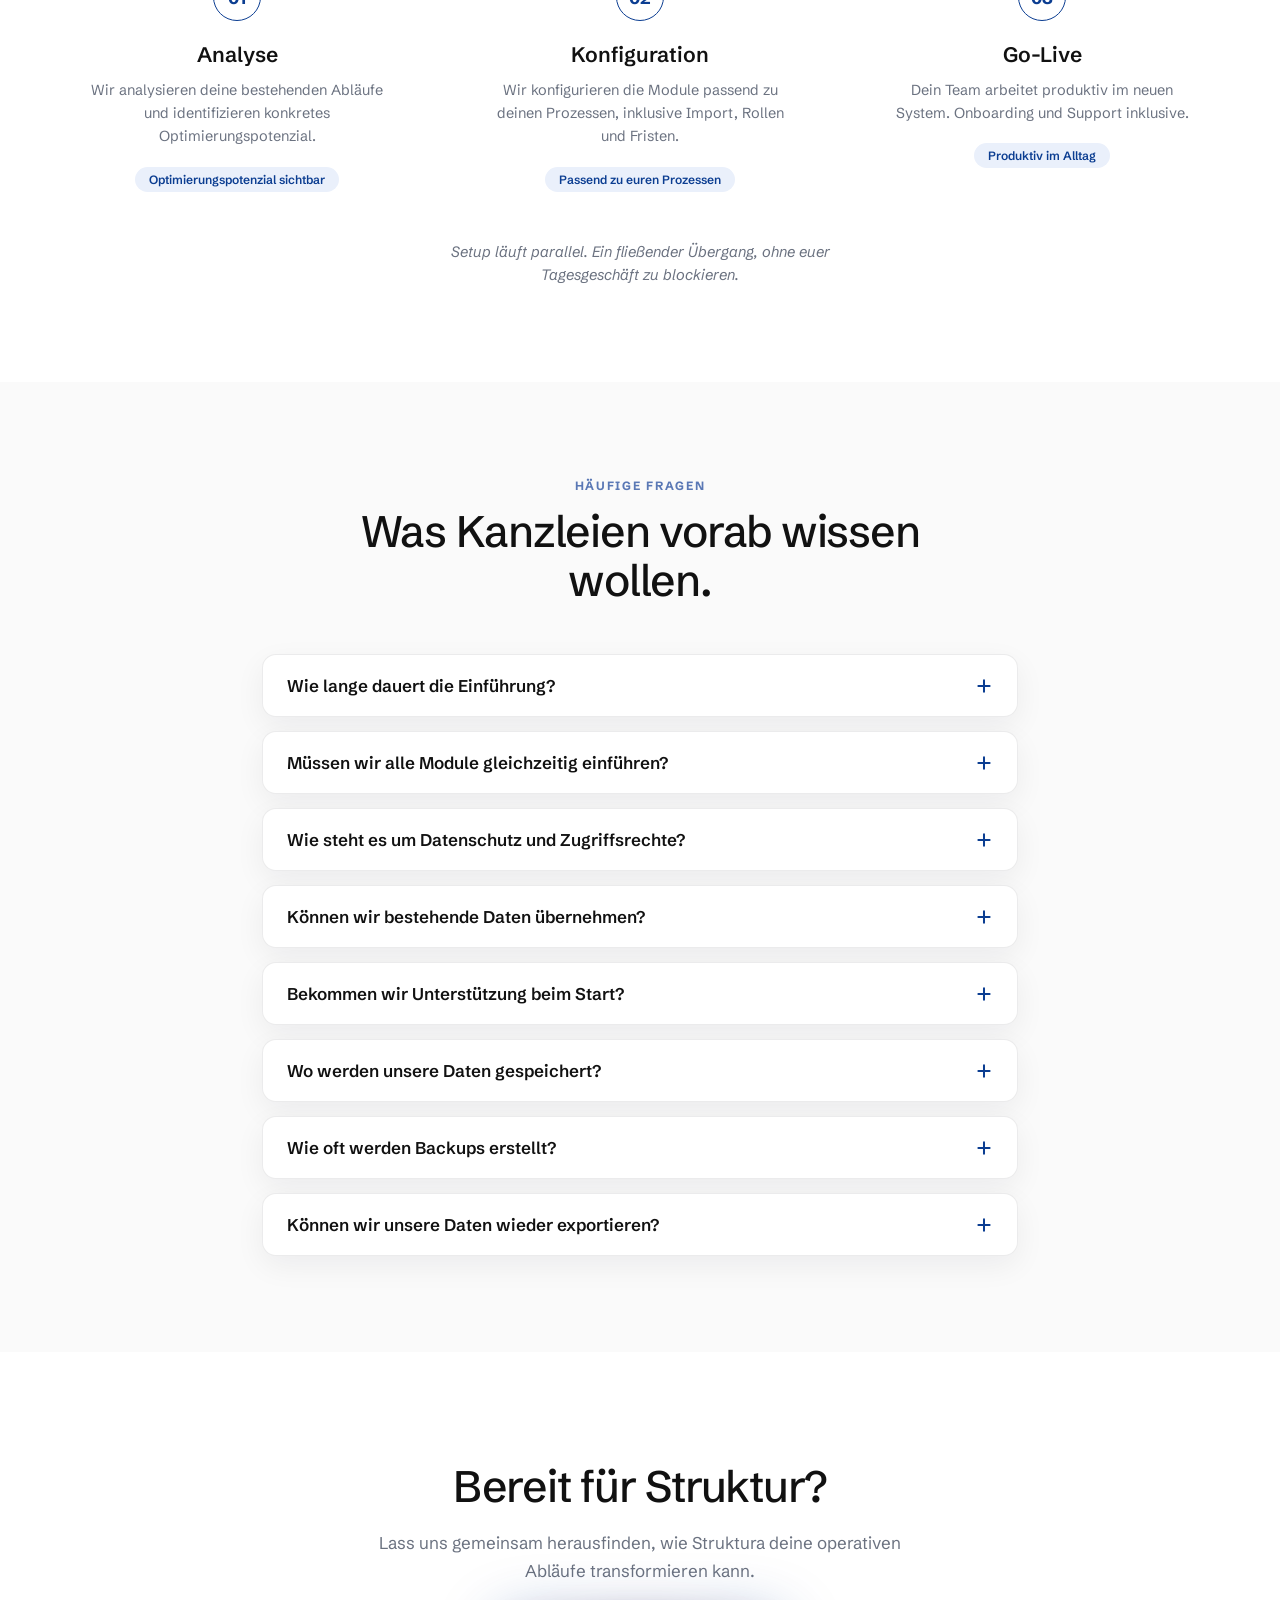
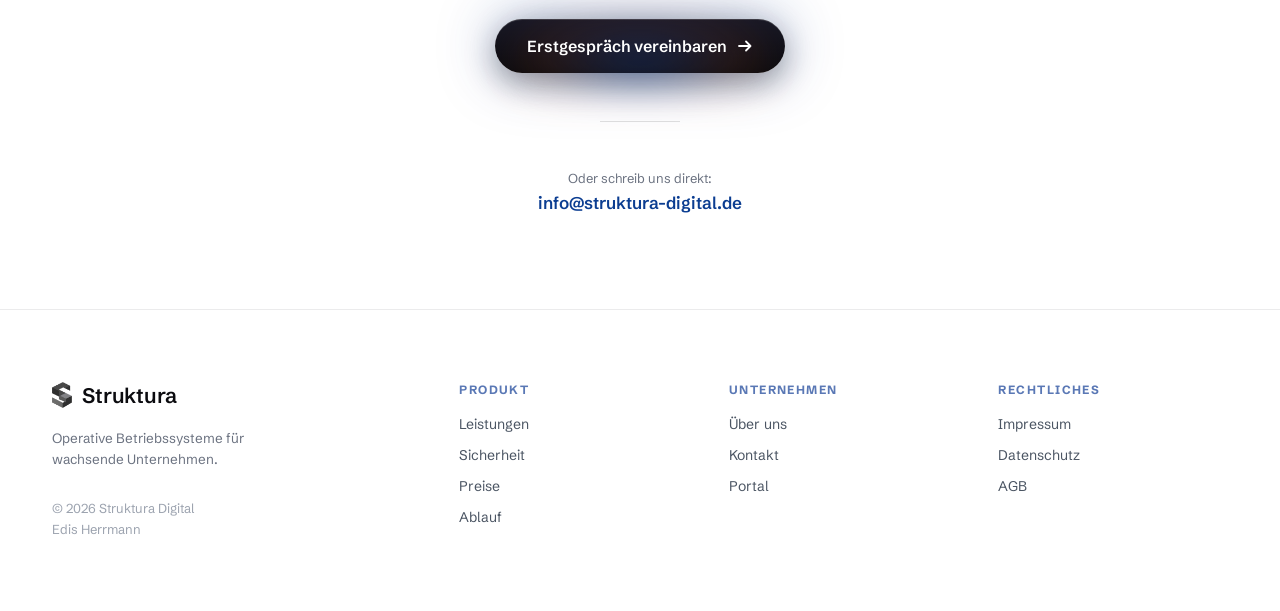
==== commit d3051b8b: "Echtes Logo, neue Typografie, Modulseiten und AGB-Angleichung Logo und Marke: - Echtes Struktura-Log" ====
--- a/index.html
+++ b/index.html
@@ -3,12 +3,14 @@
 <head>
 <meta charset="utf-8">
 <meta name="viewport" content="width=device-width, initial-scale=1">
-<title>Struktura Digital — Operative Prozesse. Endlich strukturiert.</title>
-<meta name="description" content="Struktura ersetzt Excel-Listen, manuelle Erinnerungen und Tabellen-Chaos – mit einer Plattform, die für dein Team mitdenkt.">
-<link rel="icon" href="data:image/svg+xml,%3Csvg xmlns='http://www.w3.org/2000/svg' viewBox='0 0 32 32'%3E%3Crect x='3' y='4' width='20' height='7' rx='3.5' fill='%230B3D91'/%3E%3Crect x='9' y='12.5' width='20' height='7' rx='3.5' fill='%230B3D91' opacity='.8'/%3E%3Crect x='3' y='21' width='20' height='7' rx='3.5' fill='%230B3D91' opacity='.6'/%3E%3C/svg%3E">
+<title>Struktura Digital · Operative Prozesse. Endlich strukturiert.</title>
+<meta name="description" content="Struktura ersetzt Excel-Listen, manuelle Erinnerungen und Tabellenchaos. Eine Plattform, die für dein Team mitdenkt.">
+<link rel="icon" type="image/png" sizes="32x32" href="assets/favicon-32.png">
+<link rel="icon" type="image/png" sizes="512x512" href="assets/favicon-512.png">
+<link rel="apple-touch-icon" sizes="180x180" href="assets/favicon-180.png">
 <link rel="preconnect" href="https://fonts.googleapis.com">
 <link rel="preconnect" href="https://fonts.gstatic.com" crossorigin>
-<link href="https://fonts.googleapis.com/css2?family=Playfair+Display:ital,wght@0,600;0,700;0,800;1,600;1,700;1,800&family=DM+Sans:wght@400;500;600;700&display=swap" rel="stylesheet">
+<link href="https://fonts.googleapis.com/css2?family=Schibsted+Grotesk:wght@400..700&display=swap" rel="stylesheet">
 <link rel="stylesheet" href="styles.css">
 </head>
 <body>
@@ -17,17 +19,7 @@
 <header class="navbar" id="navbar">
   <div class="navbar-inner">
     <a class="brand" href="#">
-      <svg class="brand-mark" viewBox="0 0 32 32" aria-hidden="true">
-        <defs>
-          <linearGradient id="lgBrand" x1="0" y1="0" x2="1" y2="1">
-            <stop offset="0" stop-color="#0B3D91"/>
-            <stop offset="1" stop-color="#0B0B0F"/>
-          </linearGradient>
-        </defs>
-        <rect x="3" y="4" width="20" height="7" rx="3.5" fill="url(#lgBrand)"/>
-        <rect x="9" y="12.5" width="20" height="7" rx="3.5" fill="url(#lgBrand)" opacity=".82"/>
-        <rect x="3" y="21" width="20" height="7" rx="3.5" fill="url(#lgBrand)" opacity=".64"/>
-      </svg>
+      <img class="brand-mark" src="assets/struktura-mark.png" alt="" width="20" height="26">
       <span class="brand-name">Struktura</span>
     </a>
     <nav class="nav-links" aria-label="Hauptnavigation">
@@ -54,7 +46,7 @@
 
         <div class="gcard gc-kanban">
           <div class="gc-eyebrow">FALL · UST-2026-0412</div>
-          <div class="gc-title">USt-Voranmeldung Mai – Bauer, Elisabeth</div>
+          <div class="gc-title">USt-Voranmeldung Mai · Bauer, Elisabeth</div>
           <div class="gc-badges">
             <span class="gpill amber">OP offen</span>
             <span class="gpill pink">GU offen</span>
@@ -71,7 +63,7 @@
         </div>
 
         <div class="gcard gc-checklist">
-          <div class="gc-title">Bescheid-Prüfung</div>
+          <div class="gc-title">Bescheidprüfung</div>
           <div class="ck done"><i></i><s>Beitragszahlung erfasst</s></div>
           <div class="ck"><i></i>Bescheid geprüft</div>
           <div class="ck"><i></i>Einspruchsfrist notiert</div>
@@ -204,7 +196,7 @@
     <!-- ============ HERO COPY ============ -->
     <div class="hero-copy" id="heroCopy">
       <h1>Operative Prozesse.<br><em>Endlich strukturiert.</em></h1>
-      <p class="lead">Struktura ersetzt Excel-Listen, manuelle Erinnerungen und Tabellen-Chaos&nbsp;– mit einer Plattform, die für dein Team mitdenkt.</p>
+      <p class="lead">Struktura ersetzt Excel-Listen, manuelle Erinnerungen und Tabellenchaos. Eine Plattform, die für dein Team mitdenkt.</p>
       <a class="btn btn-cta" href="#kontakt">
         Demo anfragen
         <svg viewBox="0 0 16 16" aria-hidden="true"><path d="M2 8h11M9 3.5 13.5 8 9 12.5" fill="none" stroke="currentColor" stroke-width="1.8" stroke-linecap="round" stroke-linejoin="round"/></svg>
@@ -212,7 +204,7 @@
       <p class="hero-trust">
         <span><svg viewBox="0 0 16 16" aria-hidden="true"><path d="M8 1.5 3 3.5v3.2c0 3 2.1 5.8 5 6.8 2.9-1 5-3.8 5-6.8V3.5L8 1.5Z" fill="none" stroke="currentColor" stroke-width="1.4"/><path d="M5.8 8 7.4 9.6 10.4 6.4" fill="none" stroke="currentColor" stroke-width="1.4" stroke-linecap="round" stroke-linejoin="round"/></svg>DSGVO-konform</span>
         <span><svg viewBox="0 0 16 16" aria-hidden="true"><rect x="3" y="6.5" width="10" height="7" rx="1.5" fill="none" stroke="currentColor" stroke-width="1.4"/><path d="M5.5 6.5V5a2.5 2.5 0 0 1 5 0v1.5" fill="none" stroke="currentColor" stroke-width="1.4"/></svg>Rollen &amp; Rechte (RLS)</span>
-        <span><svg viewBox="0 0 16 16" aria-hidden="true"><circle cx="8" cy="8" r="6.3" fill="none" stroke="currentColor" stroke-width="1.4"/><path d="M8 4.8V8l2.2 1.3" fill="none" stroke="currentColor" stroke-width="1.4" stroke-linecap="round"/></svg>Live im Kanzlei-Einsatz</span>
+        <span><svg viewBox="0 0 16 16" aria-hidden="true"><circle cx="8" cy="8" r="6.3" fill="none" stroke="currentColor" stroke-width="1.4"/><path d="M8 4.8V8l2.2 1.3" fill="none" stroke="currentColor" stroke-width="1.4" stroke-linecap="round"/></svg>Live im Kanzleieinsatz</span>
       </p>
     </div>
 
@@ -370,7 +362,7 @@
   <section class="strip">
     <p class="strip-label">Alles, was dein Team für strukturierte Zusammenarbeit braucht:</p>
     <p class="strip-links">
-      <b>Fallübersicht</b><span>·</span><b>Terminplaner</b><span>·</span><b>Kennzahlen</b><span>·</span><b>Erinnerungen</b><span>·</span><b>Mandanten</b><span>·</span><b>Dokumente</b>
+      <b>Fallübersicht</b><span>·</span><b>Terminplaner</b><span>·</span><b>Kennzahlen</b><span>·</span><b>Erinnerungen</b><span>·</span><b>Mitglieder</b><span>·</span><b>Dokumente</b>
     </p>
   </section>
 
@@ -421,12 +413,12 @@
             <div class="trans-text">
               <div class="tt-state tt-before">
                 <h3 class="sect-h2">Verstreut. Manuell.<br>Fehleranfällig.</h3>
-                <p class="sect-lead">Informationen liegen in Köpfen, Listen und Postfächern – niemand sieht das große Ganze.</p>
+                <p class="sect-lead">Informationen liegen in Köpfen, Listen und Postfächern. Niemand sieht das große Ganze.</p>
               </div>
               <div class="tt-state tt-after">
                 <h3 class="sect-h2">Strukturiert. Automatisch.<br><em>Nachvollziehbar.</em></h3>
                 <p class="sect-lead">Ein System, ein Status, eine Wahrheit. Jede Änderung dokumentiert.</p>
-                <p class="tt-check">✓ Echtzeit-Überblick über alle Fälle</p>
+                <p class="tt-check">✓ Echtzeitüberblick über alle Fälle</p>
               </div>
             </div>
           </div>
@@ -454,12 +446,12 @@
             </div>
           </div>
           <div class="mod-top">
-            <h3>Mandantenverwaltung</h3>
-            <p>Alle Fälle, alle Status, ein System. Echtzeit-Überblick statt Excel-Chaos.</p>
+            <h3>Mitgliederverwaltung</h3>
+            <p>Alle Fälle, alle Status, ein System. Echtzeitüberblick statt Excel-Chaos.</p>
           </div>
           <div class="mod-bottom">
             <div class="mod-tags"><span>Statusverfolgung</span><span>Rollenbasiert</span><span>CSV-Import</span></div>
-            <span class="mod-more">Mehr erfahren <svg viewBox="0 0 16 16" aria-hidden="true"><path d="M2 8h11M9 3.5 13.5 8 9 12.5" fill="none" stroke="currentColor" stroke-width="1.8" stroke-linecap="round" stroke-linejoin="round"/></svg></span>
+            <a class="mod-more" href="mitgliederverwaltung.html">Mehr erfahren <svg viewBox="0 0 16 16" aria-hidden="true"><path d="M2 8h11M9 3.5 13.5 8 9 12.5" fill="none" stroke="currentColor" stroke-width="1.8" stroke-linecap="round" stroke-linejoin="round"/></svg></a>
           </div>
         </article>
         <article class="mod-card reveal" style="--d:.14s">
@@ -472,11 +464,11 @@
           </div>
           <div class="mod-top">
             <h3>Terminplanassistent</h3>
-            <p>Online-Buchung, automatische Zuordnung, Statusverwaltung – alles an einem Ort.</p>
+            <p>Onlinebuchung, automatische Zuordnung, Statusverwaltung, alles an einem Ort.</p>
           </div>
           <div class="mod-bottom">
-            <div class="mod-tags"><span>Öffentliche Buchung</span><span>Slot-Verwaltung</span><span>Bearbeiter-Zuweisung</span></div>
-            <span class="mod-more">Mehr erfahren <svg viewBox="0 0 16 16" aria-hidden="true"><path d="M2 8h11M9 3.5 13.5 8 9 12.5" fill="none" stroke="currentColor" stroke-width="1.8" stroke-linecap="round" stroke-linejoin="round"/></svg></span>
+            <div class="mod-tags"><span>Öffentliche Buchung</span><span>Slotverwaltung</span><span>Bearbeiterzuweisung</span></div>
+            <a class="mod-more" href="terminplanassistent.html">Mehr erfahren <svg viewBox="0 0 16 16" aria-hidden="true"><path d="M2 8h11M9 3.5 13.5 8 9 12.5" fill="none" stroke="currentColor" stroke-width="1.8" stroke-linecap="round" stroke-linejoin="round"/></svg></a>
           </div>
         </article>
         <article class="mod-card reveal" style="--d:.22s">
@@ -492,7 +484,7 @@
           </div>
           <div class="mod-bottom">
             <div class="mod-tags"><span>Konfigurierbare Schwellen</span><span>Mehrstufig</span><span>Pausierbar</span></div>
-            <span class="mod-more">Mehr erfahren <svg viewBox="0 0 16 16" aria-hidden="true"><path d="M2 8h11M9 3.5 13.5 8 9 12.5" fill="none" stroke="currentColor" stroke-width="1.8" stroke-linecap="round" stroke-linejoin="round"/></svg></span>
+            <a class="mod-more" href="erinnerungslogik.html">Mehr erfahren <svg viewBox="0 0 16 16" aria-hidden="true"><path d="M2 8h11M9 3.5 13.5 8 9 12.5" fill="none" stroke="currentColor" stroke-width="1.8" stroke-linecap="round" stroke-linejoin="round"/></svg></a>
           </div>
         </article>
         <article class="mod-card reveal" style="--d:.3s">
@@ -511,8 +503,82 @@
             <p>KPIs auf einen Blick. Fortschritt messbar machen, Engpässe früh erkennen.</p>
           </div>
           <div class="mod-bottom">
-            <div class="mod-tags"><span>Donut-Charts</span><span>Ampelsystem</span><span>Bearbeitungsjahr-Filter</span></div>
-            <span class="mod-more">Mehr erfahren <svg viewBox="0 0 16 16" aria-hidden="true"><path d="M2 8h11M9 3.5 13.5 8 9 12.5" fill="none" stroke="currentColor" stroke-width="1.8" stroke-linecap="round" stroke-linejoin="round"/></svg></span>
+            <div class="mod-tags"><span>Donut-Charts</span><span>Ampelsystem</span><span>Filter nach Bearbeitungsjahr</span></div>
+            <a class="mod-more" href="reporting.html">Mehr erfahren <svg viewBox="0 0 16 16" aria-hidden="true"><path d="M2 8h11M9 3.5 13.5 8 9 12.5" fill="none" stroke="currentColor" stroke-width="1.8" stroke-linecap="round" stroke-linejoin="round"/></svg></a>
+          </div>
+        </article>
+        <article class="mod-card reveal" style="--d:.38s">
+          <div class="mod-visual">
+            <div class="mv-chat">
+              <span class="mvch in">Belege von Frau Bauer sind da</span>
+              <span class="mvch out">Danke, übernehme ich</span>
+              <span class="mvch in">Fall steht noch auf offen</span>
+            </div>
+          </div>
+          <div class="mod-top">
+            <h3>Connect</h3>
+            <p>Interne Chats für Ihr Team, direkt im Portal statt in einem externen Werkzeug. Nachrichten, Dateien und Reaktionen an einem Ort.</p>
+          </div>
+          <div class="mod-bottom">
+            <div class="mod-tags"><span>Teamchats</span><span>Dateifreigabe</span><span>DSGVO-konform</span></div>
+            <a class="mod-more" href="connect.html">Mehr erfahren <svg viewBox="0 0 16 16" aria-hidden="true"><path d="M2 8h11M9 3.5 13.5 8 9 12.5" fill="none" stroke="currentColor" stroke-width="1.8" stroke-linecap="round" stroke-linejoin="round"/></svg></a>
+          </div>
+        </article>
+        <article class="mod-card reveal" style="--d:.46s">
+          <div class="mod-visual">
+            <div class="mv-board">
+              <div class="mvb-col"><span class="mvb-h">Offen</span><i class="mvb-card"></i><i class="mvb-card"></i><i class="mvb-card"></i></div>
+              <div class="mvb-col"><span class="mvb-h">Aktiv</span><i class="mvb-card on"></i><i class="mvb-card on"></i></div>
+              <div class="mvb-col"><span class="mvb-h">Fertig</span><i class="mvb-card"></i></div>
+            </div>
+          </div>
+          <div class="mod-top">
+            <h3>Aufgaben</h3>
+            <p>Projekte, Aufgaben und internes Wissen an einem Ort. Boards für die Arbeit, Seiten für die Dokumentation, kein Wechsel zwischen Werkzeugen.</p>
+          </div>
+          <div class="mod-bottom">
+            <div class="mod-tags"><span>Boards und Zyklen</span><span>Kommentare und Anhänge</span><span>Teamwiki</span></div>
+            <a class="mod-more" href="aufgaben.html">Mehr erfahren <svg viewBox="0 0 16 16" aria-hidden="true"><path d="M2 8h11M9 3.5 13.5 8 9 12.5" fill="none" stroke="currentColor" stroke-width="1.8" stroke-linecap="round" stroke-linejoin="round"/></svg></a>
+          </div>
+        </article>
+        <article class="mod-card reveal" style="--d:.54s">
+          <div class="mod-visual">
+            <div class="mv-sign">
+              <div class="mvsg-lines"><i></i><i class="short"></i></div>
+              <div class="mvsg-row">
+                <svg class="mvsg-sig" viewBox="0 0 88 26" fill="none" stroke="currentColor" stroke-width="1.8" stroke-linecap="round" stroke-linejoin="round" aria-hidden="true">
+                  <path d="M3 19c6-1 8-12 12-12s1 11 6 11 7-13 11-13 2 14 7 14 6-8 10-8 4 5 8 5c3 0 6-1 8-3"/>
+                </svg>
+                <span class="mvsg-date">unterschrieben</span>
+              </div>
+            </div>
+          </div>
+          <div class="mod-top">
+            <h3>E-Sign</h3>
+            <p>Dokumente und Verträge digital unterschreiben lassen, ohne Papier. Der Empfänger unterschreibt per Link, ganz ohne eigenen Portalzugang.</p>
+          </div>
+          <div class="mod-bottom">
+            <div class="mod-tags"><span>Personalisierter Link</span><span>Unterschrift ohne Login</span><span>Automatischer Audit-Trail</span></div>
+            <a class="mod-more" href="esign.html">Mehr erfahren <svg viewBox="0 0 16 16" aria-hidden="true"><path d="M2 8h11M9 3.5 13.5 8 9 12.5" fill="none" stroke="currentColor" stroke-width="1.8" stroke-linecap="round" stroke-linejoin="round"/></svg></a>
+          </div>
+        </article>
+        <article class="mod-card reveal" style="--d:.62s">
+          <div class="mod-visual">
+            <div class="mv-social">
+              <div class="mvs-thumb"></div>
+              <div class="mvs-body">
+                <i></i><i class="short"></i>
+                <span class="mvs-badge">Entwurf bereit</span>
+              </div>
+            </div>
+          </div>
+          <div class="mod-top">
+            <h3>Social Media</h3>
+            <p>Ein Agent recherchiert Themen, erstellt Text und Visuals und legt den fertigen Beitrag als Entwurf an. Sie geben mit einem Klick frei, veröffentlicht wird automatisch.</p>
+          </div>
+          <div class="mod-bottom">
+            <div class="mod-tags"><span>Automatische Themenrecherche</span><span>KI-generierte Visuals</span><span>Freigabe per Klick</span></div>
+            <a class="mod-more" href="social-media.html">Mehr erfahren <svg viewBox="0 0 16 16" aria-hidden="true"><path d="M2 8h11M9 3.5 13.5 8 9 12.5" fill="none" stroke="currentColor" stroke-width="1.8" stroke-linecap="round" stroke-linejoin="round"/></svg></a>
           </div>
         </article>
       </div>
@@ -525,7 +591,7 @@
       <div class="sect-head">
         <p class="overline reveal">Sicherheit &amp; Datenschutz</p>
         <h2 class="sect-h2 reveal">Sensible Daten. <em>Sicher verwaltet.</em></h2>
-        <p class="sect-lead reveal" style="--d:.1s">Steuerdaten gehören zu den sensibelsten Daten überhaupt. Deshalb ist Sicherheit bei Struktura keine Funktion, sondern Grundlage&nbsp;– von der Infrastruktur bis zum Export.</p>
+        <p class="sect-lead reveal" style="--d:.1s">Steuerdaten gehören zu den sensibelsten Daten überhaupt. Deshalb ist Sicherheit bei Struktura keine Funktion, sondern Grundlage, von der Infrastruktur bis zum Export.</p>
       </div>
 
       <div class="sec-grid">
@@ -537,7 +603,7 @@
             </div>
           </div>
           <h3>EU-Hosting</h3>
-          <p>Gespeichert und verarbeitet ausschließlich in Rechenzentren in Frankfurt und Irland&nbsp;– zu 100&nbsp;% innerhalb der EU.</p>
+          <p>Gespeichert und verarbeitet ausschließlich in Rechenzentren in Frankfurt und Irland, zu 100&nbsp;% innerhalb der EU.</p>
         </article>
 
         <article class="sb-card sb-span-5 reveal" style="--d:.14s">
@@ -548,7 +614,7 @@
             </div>
           </div>
           <h3>Durchgehende Verschlüsselung</h3>
-          <p>TLS in der Übertragung, verschlüsselt im Ruhezustand&nbsp;– Ihre Daten sind zu keinem Zeitpunkt ungeschützt.</p>
+          <p>TLS in der Übertragung, verschlüsselt im Ruhezustand. Ihre Daten sind zu keinem Zeitpunkt ungeschützt.</p>
         </article>
 
         <article class="sb-card sb-span-4 reveal" style="--d:.2s">
@@ -570,7 +636,7 @@
             </div>
           </div>
           <h3>Rollen &amp; Rechte</h3>
-          <p>Mandantengetrennt und rollenbasiert (RLS): Jeder sieht nur, was er sehen darf.</p>
+          <p>Streng datengetrennt und rollenbasiert (RLS): Jeder sieht nur, was er sehen darf.</p>
         </article>
 
         <article class="sb-card sb-span-4 reveal" style="--d:.36s">
@@ -580,7 +646,7 @@
             </div>
           </div>
           <h3>Ihre Daten gehören Ihnen</h3>
-          <p>Voller Zugriff auf den gesamten Datenbestand&nbsp;– jederzeit vollständig exportierbar.</p>
+          <p>Voller Zugriff auf den gesamten Datenbestand, jederzeit vollständig exportierbar.</p>
         </article>
       </div>
 
@@ -627,8 +693,8 @@
       <div class="dark-divider"></div>
 
       <figure class="quote reveal" style="--d:.2s">
-        <blockquote>„Seit Struktura habe ich erstmals einen echten Echtzeit-Überblick über alle Mandanten. Das hat unsere Abstimmung grundlegend verändert."</blockquote>
-        <figcaption>— Kanzleileitung, Steuerkanzlei</figcaption>
+        <blockquote>„Seit Struktura habe ich erstmals einen echten Echtzeitüberblick über alle Mitglieder. Das hat unsere Abstimmung grundlegend verändert.“</blockquote>
+        <figcaption>Kanzleileitung, Steuerkanzlei</figcaption>
       </figure>
     </div>
   </section>
@@ -652,7 +718,7 @@
         <div class="proc-step reveal" style="--d:.2s">
           <span class="proc-num">02</span>
           <h3>Konfiguration</h3>
-          <p>Wir konfigurieren die Module passend zu deinen Prozessen – Import, Rollen und Fristen inklusive.</p>
+          <p>Wir konfigurieren die Module passend zu deinen Prozessen, inklusive Import, Rollen und Fristen.</p>
           <span class="proc-outcome">Passend zu euren Prozessen</span>
         </div>
         <div class="proc-step reveal" style="--d:.34s">
@@ -662,7 +728,7 @@
           <span class="proc-outcome">Produktiv im Alltag</span>
         </div>
       </div>
-      <p class="proc-footnote reveal" style="--d:.42s">Setup läuft parallel – ein fließender Übergang, ohne euer Tagesgeschäft zu blockieren.</p>
+      <p class="proc-footnote reveal" style="--d:.42s">Setup läuft parallel. Ein fließender Übergang, ohne euer Tagesgeschäft zu blockieren.</p>
     </div>
   </section>
 
@@ -681,15 +747,15 @@
         </details>
         <details class="faq-item reveal" style="--d:.1s">
           <summary>Müssen wir alle Module gleichzeitig einführen?</summary>
-          <p>Nein. Struktura ist modular – Sie aktivieren nur, was Sie wirklich brauchen, und erweitern später jederzeit. Jedes Modul löst ein konkretes operatives Problem.</p>
+          <p>Nein. Struktura ist modular. Sie aktivieren nur, was Sie wirklich brauchen, und erweitern später jederzeit. Jedes Modul löst ein konkretes operatives Problem.</p>
         </details>
         <details class="faq-item reveal" style="--d:.16s">
           <summary>Wie steht es um Datenschutz und Zugriffsrechte?</summary>
-          <p>DSGVO-konform und mandantengetrennt: Jede Kanzlei sieht ausschließlich ihre eigenen Daten. Ein rollenbasiertes Rechtemodell (Kanzleileitung, Bearbeiter, Empfang) steuert, wer was sieht – jede Änderung bleibt nachvollziehbar.</p>
+          <p>DSGVO-konform und streng datengetrennt: Jede Kanzlei sieht ausschließlich ihre eigenen Daten. Ein rollenbasiertes Rechtemodell (Kanzleileitung, Bearbeiter, Empfang) steuert, wer was sieht. Jede Änderung bleibt nachvollziehbar.</p>
         </details>
         <details class="faq-item reveal" style="--d:.22s">
           <summary>Können wir bestehende Daten übernehmen?</summary>
-          <p>Ja. Über den Import-Wizard lassen sich vorhandene Mandantenlisten per CSV übernehmen – ohne mühsames Abtippen. Excel-Chaos bleibt draußen.</p>
+          <p>Ja. Über den Importassistenten lassen sich vorhandene Mitgliederlisten per CSV übernehmen, ohne mühsames Abtippen. Excel-Chaos bleibt draußen.</p>
         </details>
         <details class="faq-item reveal" style="--d:.28s">
           <summary>Bekommen wir Unterstützung beim Start?</summary>
@@ -697,15 +763,15 @@
         </details>
         <details class="faq-item reveal" style="--d:.34s">
           <summary>Wo werden unsere Daten gespeichert?</summary>
-          <p>Ausschließlich in Rechenzentren innerhalb der EU – in Frankfurt am Main und in Irland. Alle Maßnahmen im Überblick finden Sie unter <a href="sicherheit.html">Sicherheit &amp; Datenschutz</a>.</p>
+          <p>Ausschließlich in Rechenzentren innerhalb der EU, in Frankfurt am Main und in Irland. Alle Maßnahmen im Überblick finden Sie unter <a href="sicherheit.html">Sicherheit &amp; Datenschutz</a>.</p>
         </details>
         <details class="faq-item reveal" style="--d:.4s">
           <summary>Wie oft werden Backups erstellt?</summary>
-          <p>Täglich – und redundant an zwei getrennten Speicherorten innerhalb der EU. Zusätzlich wird der zentrale Datenbestand regelmäßig verschlüsselt an einem unabhängigen Ort gesichert. Im Ausnahmefall lässt sich der Bestand aus mehreren Quellen wiederherstellen.</p>
+          <p>Täglich und redundant an zwei getrennten Speicherorten innerhalb der EU. Zusätzlich wird der zentrale Datenbestand regelmäßig verschlüsselt an einem unabhängigen Ort gesichert. Im Ausnahmefall lässt sich der Bestand aus mehreren Quellen wiederherstellen.</p>
         </details>
         <details class="faq-item reveal" style="--d:.46s">
           <summary>Können wir unsere Daten wieder exportieren?</summary>
-          <p>Jederzeit. Sie haben vollen Zugriff auf Ihren kompletten Datenbestand und können ihn vollständig exportieren. Sie bleiben bei Struktura, weil es überzeugt – nicht, weil der Ausstieg schwer wäre.</p>
+          <p>Jederzeit. Sie haben vollen Zugriff auf Ihren kompletten Datenbestand und können ihn vollständig exportieren. Sie bleiben bei Struktura, weil es überzeugt, nicht weil der Ausstieg schwer wäre.</p>
         </details>
       </div>
     </div>
@@ -732,11 +798,7 @@
   <div class="footer-inner">
     <div class="footer-brand">
       <a class="brand" href="#hero">
-        <svg class="brand-mark" viewBox="0 0 32 32" aria-hidden="true">
-          <rect x="3" y="4" width="20" height="7" rx="3.5" fill="#0B3D91"/>
-          <rect x="9" y="12.5" width="20" height="7" rx="3.5" fill="#0B3D91" opacity=".82"/>
-          <rect x="3" y="21" width="20" height="7" rx="3.5" fill="#0B3D91" opacity=".64"/>
-        </svg>
+        <img class="brand-mark" src="assets/struktura-mark.png" alt="" width="20" height="26">
         <span class="brand-name">Struktura</span>
       </a>
       <p class="footer-tag">Operative Betriebssysteme für wachsende Unternehmen.</p>
--- a/styles.css
+++ b/styles.css
@@ -14,8 +14,7 @@
   --text: #111111;
   --muted: #6B7280;
   --line: rgba(11, 11, 15, 0.08);
-  --serif: "Playfair Display", Georgia, "Times New Roman", serif;
-  --sans: "DM Sans", system-ui, -apple-system, "Segoe UI", sans-serif;
+  --sans: "Schibsted Grotesk", system-ui, -apple-system, "Segoe UI", sans-serif;
   --shadow-card: 0 10px 30px rgba(11, 16, 33, 0.06);
   --shadow-card-hover: 0 22px 50px rgba(11, 16, 33, 0.12);
 }
@@ -72,10 +71,10 @@
 }
 
 .brand { display: inline-flex; align-items: center; gap: 10px; }
-.brand-mark { width: 24px; height: 24px; }
+.brand-mark { height: 26px; width: auto; display: block; }
 .brand-name {
-  font-family: var(--serif);
-  font-weight: 700;
+  font-family: var(--sans);
+  font-weight: 600;
   font-size: 21px;
   letter-spacing: -0.01em;
   color: var(--ink);
@@ -189,15 +188,15 @@
 }
 
 .hero-copy h1 {
-  font-family: var(--serif);
-  font-weight: 800;
+  font-family: var(--sans);
+  font-weight: 500;
   font-size: clamp(42px, 5.4vw, 76px);
   line-height: 1.05;
-  letter-spacing: -0.012em;
+  letter-spacing: -0.032em;
   color: var(--text);
   animation: rise .9s cubic-bezier(.2, .7, .2, 1) both;
 }
-.hero-copy h1 em { font-style: italic; }
+.hero-copy h1 em { font-style: normal; }
 
 .hero-copy .lead {
   margin-top: 24px;
@@ -630,7 +629,7 @@
   margin-bottom: 12px;
 }
 .mh-left { display: flex; align-items: center; gap: 10px; }
-.mh-title { font-family: var(--serif); font-size: 16px; font-weight: 700; color: var(--text); }
+.mh-title { font-family: var(--sans); font-size: 16px; font-weight: 600; color: var(--text); }
 .mh-chip {
   font-size: 9.5px;
   font-weight: 600;
@@ -669,7 +668,7 @@
 .kbody { display: flex; align-items: center; gap: 12px; }
 .donut { width: 56px; height: 56px; flex: none; }
 .donut text {
-  font-family: var(--serif);
+  font-family: var(--sans);
   font-size: 15px;
   font-weight: 700;
   fill: var(--text);
@@ -692,7 +691,7 @@
   padding: 9px 6px;
   text-align: center;
 }
-.ktile b { font-family: var(--serif); font-size: 19px; font-weight: 700; line-height: 1; }
+.ktile b { font-family: var(--sans); font-size: 19px; font-weight: 600; line-height: 1; }
 .ktile span { font-size: 9.5px; color: var(--muted); }
 .t-gray { background: #F9FAFB; }
 .t-gray b { color: var(--text); }
@@ -843,15 +842,15 @@
   color: #5A78B5;
 }
 .sect-h2 {
-  font-family: var(--serif);
-  font-weight: 800;
+  font-family: var(--sans);
+  font-weight: 500;
   font-size: clamp(28px, 3.6vw, 44px);
   line-height: 1.12;
-  letter-spacing: -0.012em;
+  letter-spacing: -0.028em;
   color: var(--text);
   margin-top: 14px;
 }
-.sect-h2 em { font-style: italic; color: var(--blue); }
+.sect-h2 em { font-style: normal; color: var(--blue); }
 .sect-lead {
   margin-top: 18px;
   max-width: 560px;
@@ -903,7 +902,7 @@
   color: var(--blue);
 }
 .feat-ico svg { width: 22px; height: 22px; }
-.feat-card h3 { font-family: var(--serif); font-size: 21px; font-weight: 700; color: var(--text); margin-top: 20px; }
+.feat-card h3 { font-family: var(--sans); font-size: 21px; font-weight: 600; color: var(--text); margin-top: 20px; }
 .feat-card p { margin-top: 12px; font-size: 14.5px; line-height: 1.6; color: var(--muted); }
 
 /* ---------- Transformation (Scroll-Morph) ---------- */
@@ -993,7 +992,7 @@
 .mod-card:hover::before { opacity: 1; }
 .mod-top, .mod-bottom { position: relative; z-index: 1; }
 .mod-bottom { margin-top: auto; padding-top: 18px; }
-.mod-card h3 { font-family: var(--serif); font-size: 22px; font-weight: 700; color: var(--text); }
+.mod-card h3 { font-family: var(--sans); font-size: 22px; font-weight: 600; color: var(--text); }
 .mod-card p { margin-top: 12px; font-size: 14.5px; line-height: 1.6; color: var(--muted); }
 .mod-tags { display: flex; flex-wrap: wrap; gap: 8px; }
 .mod-tags span {
@@ -1084,10 +1083,60 @@
 .mvr-pill.warn { background: #FFF7ED; border: 1px solid #FDBA74; color: #B45309; }
 .mvr-pill.alert { background: #FEE2E2; border: 1px solid #FCA5A5; color: #B91C1C; }
 
+/* Connect: Chat */
+.mv-chat { width: 100%; display: flex; flex-direction: column; gap: 6px; }
+.mvch {
+  max-width: 80%;
+  font-size: 10.5px;
+  font-weight: 500;
+  line-height: 1.3;
+  padding: 6px 9px;
+  border-radius: 9px;
+}
+.mvch.in  { align-self: flex-start; background: #fff; border: 1px solid var(--line); color: #4B5563; border-bottom-left-radius: 3px; }
+.mvch.out { align-self: flex-end; background: var(--blue); color: #fff; border-bottom-right-radius: 3px; }
+
+/* Aufgaben: Board */
+.mv-board { width: 100%; display: grid; grid-template-columns: repeat(3, 1fr); gap: 8px; }
+.mvb-col { display: flex; flex-direction: column; gap: 5px; }
+.mvb-h { font-size: 8.5px; font-weight: 700; letter-spacing: .07em; text-transform: uppercase; color: #B6BCC8; }
+.mvb-card { height: 14px; border-radius: 4px; background: #fff; border: 1px solid var(--line); }
+.mvb-card.on { background: #EAF0FB; border-color: #C7D7F2; }
+
+/* Social Media: Entwurf */
+.mv-social { width: 100%; display: flex; align-items: center; gap: 12px; }
+.mvs-thumb {
+  width: 56px; height: 56px; flex: none; border-radius: 9px;
+  background: linear-gradient(135deg, #2563EB, #0B3D91);
+  position: relative; overflow: hidden;
+}
+.mvs-thumb::after {
+  content: "";
+  position: absolute; inset: 0;
+  background: radial-gradient(60% 60% at 30% 25%, rgba(255,255,255,.45), transparent 70%);
+}
+.mvs-body { flex: 1; display: flex; flex-direction: column; gap: 6px; align-items: flex-start; }
+.mvs-body i { height: 7px; border-radius: 3px; background: #E9EBEF; align-self: stretch; }
+.mvs-body i.short { width: 58%; align-self: flex-start; }
+.mvs-badge {
+  margin-top: 2px;
+  font-size: 9px; font-weight: 700; letter-spacing: .06em; text-transform: uppercase;
+  color: var(--blue); background: #EAF0FB; border-radius: 999px; padding: 3px 8px;
+}
+
+/* E-Sign */
+.mv-sign { width: 100%; display: flex; flex-direction: column; gap: 10px; }
+.mvsg-lines { display: flex; flex-direction: column; gap: 5px; }
+.mvsg-lines i { height: 6px; border-radius: 3px; background: #E9EBEF; }
+.mvsg-lines i.short { width: 72%; }
+.mvsg-row { display: flex; align-items: flex-end; justify-content: space-between; gap: 10px; border-top: 1px dashed #D6DAE2; padding-top: 6px; }
+.mvsg-sig { width: 88px; height: 26px; color: var(--blue); flex: none; }
+.mvsg-date { font-size: 9.5px; font-weight: 600; color: #B6BCC8; padding-bottom: 2px; }
+
 /* Reporting */
 .mv-report { width: 100%; display: flex; align-items: center; gap: 18px; }
 .mv-donut { width: 64px; height: 64px; flex: none; }
-.mv-donut text { font-family: var(--serif); font-size: 13px; font-weight: 700; fill: var(--text); text-anchor: middle; dominant-baseline: central; }
+.mv-donut text { font-family: var(--sans); font-size: 13px; font-weight: 600; fill: var(--text); text-anchor: middle; dominant-baseline: central; }
 .mv-bars { flex: 1; display: flex; align-items: flex-end; gap: 8px; height: 56px; }
 .mv-bars i { flex: 1; height: var(--h); background: linear-gradient(180deg, #2563EB, #0B3D91); border-radius: 4px 4px 2px 2px; opacity: .85; }
 
@@ -1111,7 +1160,7 @@
   transition: transform .3s ease, box-shadow .3s ease;
 }
 .sb-card:hover { transform: translateY(-4px); box-shadow: var(--shadow-card-hover); }
-.sb-card h3 { font-family: var(--serif); font-size: 20px; font-weight: 700; color: var(--text); }
+.sb-card h3 { font-family: var(--sans); font-size: 20px; font-weight: 600; color: var(--text); }
 .sb-card p { margin-top: 10px; font-size: 14px; line-height: 1.6; color: var(--muted); }
 
 /* Mini-Visuals im Stil der Modul-Karten */
@@ -1315,8 +1364,8 @@
   z-index: 1;
 }
 .stat { text-align: center; }
-.stat-num { font-family: var(--serif); font-size: clamp(36px, 4.4vw, 56px); font-weight: 800; line-height: 1; color: #fff; font-variant-numeric: tabular-nums; }
-.stat-num b { font-weight: 800; }
+.stat-num { font-family: var(--sans); font-size: clamp(36px, 4.4vw, 56px); font-weight: 600; letter-spacing: -0.028em; line-height: 1; color: #fff; font-variant-numeric: tabular-nums; }
+.stat-num b { font-weight: 600; }
 .stat-num .then, .stat-num .suf { font-style: normal; }
 .stat-num .then { opacity: 0; transition: opacity .5s ease .2s; }
 .stat.counted .then { opacity: 1; }
@@ -1331,8 +1380,9 @@
 }
 .quote { max-width: 760px; margin: 0 auto; text-align: center; position: relative; z-index: 1; }
 .quote blockquote {
-  font-family: var(--serif);
-  font-style: italic;
+  font-family: var(--sans);
+  font-style: normal;
+  letter-spacing: -0.022em;
   font-size: clamp(22px, 2.8vw, 30px);
   line-height: 1.4;
   color: #fff;
@@ -1366,12 +1416,12 @@
   border-radius: 50%;
   border: 1.5px solid var(--blue);
   background: #fff;
-  font-family: var(--serif);
+  font-family: var(--sans);
   font-size: 18px;
   font-weight: 700;
   color: var(--blue);
 }
-.proc-step h3 { font-family: var(--serif); font-size: 21px; font-weight: 700; color: var(--text); margin-top: 20px; }
+.proc-step h3 { font-family: var(--sans); font-size: 21px; font-weight: 600; color: var(--text); margin-top: 20px; }
 .proc-step p { margin-top: 12px; max-width: 300px; font-size: 14.5px; line-height: 1.6; color: var(--muted); }
 .proc-outcome {
   margin-top: 18px;
@@ -1414,9 +1464,9 @@
   padding: 20px 24px;
   cursor: pointer;
   list-style: none;
-  font-family: var(--serif);
+  font-family: var(--sans);
   font-size: 17px;
-  font-weight: 700;
+  font-weight: 600;
   color: var(--text);
 }
 .faq-item summary::-webkit-details-marker { display: none; }
@@ -1613,10 +1663,10 @@
   padding: 128px 32px 96px;
 }
 .legal-main h1 {
-  font-family: var(--serif);
-  font-weight: 800;
+  font-family: var(--sans);
+  font-weight: 500;
   font-size: clamp(32px, 4vw, 44px);
-  letter-spacing: -0.012em;
+  letter-spacing: -0.028em;
   color: var(--text);
 }
 .legal-updated {
@@ -1625,8 +1675,8 @@
   color: #9CA3AF;
 }
 .legal-main h2 {
-  font-family: var(--serif);
-  font-weight: 700;
+  font-family: var(--sans);
+  font-weight: 600;
   font-size: 22px;
   color: var(--text);
   margin-top: 40px;
@@ -1687,3 +1737,67 @@
   }
   .reveal { opacity: 1 !important; transform: none !important; transition: none !important; }
 }
+
+
+/* ============================================================
+   MODULSEITEN (Detailseite je Leistung)
+   ============================================================ */
+
+.mod-hero {
+  max-width: 1240px;
+  margin: 0 auto;
+  padding: 152px 32px 0;
+}
+.mod-hero h1 {
+  margin-top: 14px;
+  font-family: var(--sans);
+  font-weight: 500;
+  font-size: clamp(34px, 4.6vw, 54px);
+  line-height: 1.08;
+  letter-spacing: -0.03em;
+  color: var(--text);
+}
+.mod-hero .sect-lead { max-width: 620px; }
+.mod-hero .mod-tags { margin-top: 28px; }
+
+.mod-back {
+  display: inline-flex;
+  align-items: center;
+  gap: 7px;
+  margin-bottom: 28px;
+  font-size: 13px;
+  font-weight: 600;
+  color: var(--muted);
+  transition: color .2s ease;
+}
+.mod-back:hover { color: var(--blue); }
+.mod-back svg { width: 14px; height: 14px; }
+
+.spec-list { border-top: 1px solid var(--line); max-width: 900px; }
+.spec-row {
+  display: grid;
+  grid-template-columns: 250px 1fr;
+  gap: 28px;
+  padding: 22px 0;
+  border-bottom: 1px solid var(--line);
+}
+.spec-row dt { font-size: 15px; font-weight: 600; color: var(--text); }
+.spec-row dd { margin: 0; font-size: 14.5px; line-height: 1.65; color: var(--muted); }
+
+.mod-note {
+  margin-top: 36px;
+  max-width: 720px;
+  border-left: 2px solid var(--blue);
+  padding: 6px 0 6px 20px;
+  font-size: 14px;
+  line-height: 1.65;
+  color: var(--muted);
+}
+.mod-note strong { color: var(--text); font-weight: 600; }
+
+a.mod-more { cursor: pointer; }
+
+@media (max-width: 760px) {
+  .mod-hero { padding: 116px 20px 0; }
+  .spec-row { grid-template-columns: 1fr; gap: 6px; }
+}
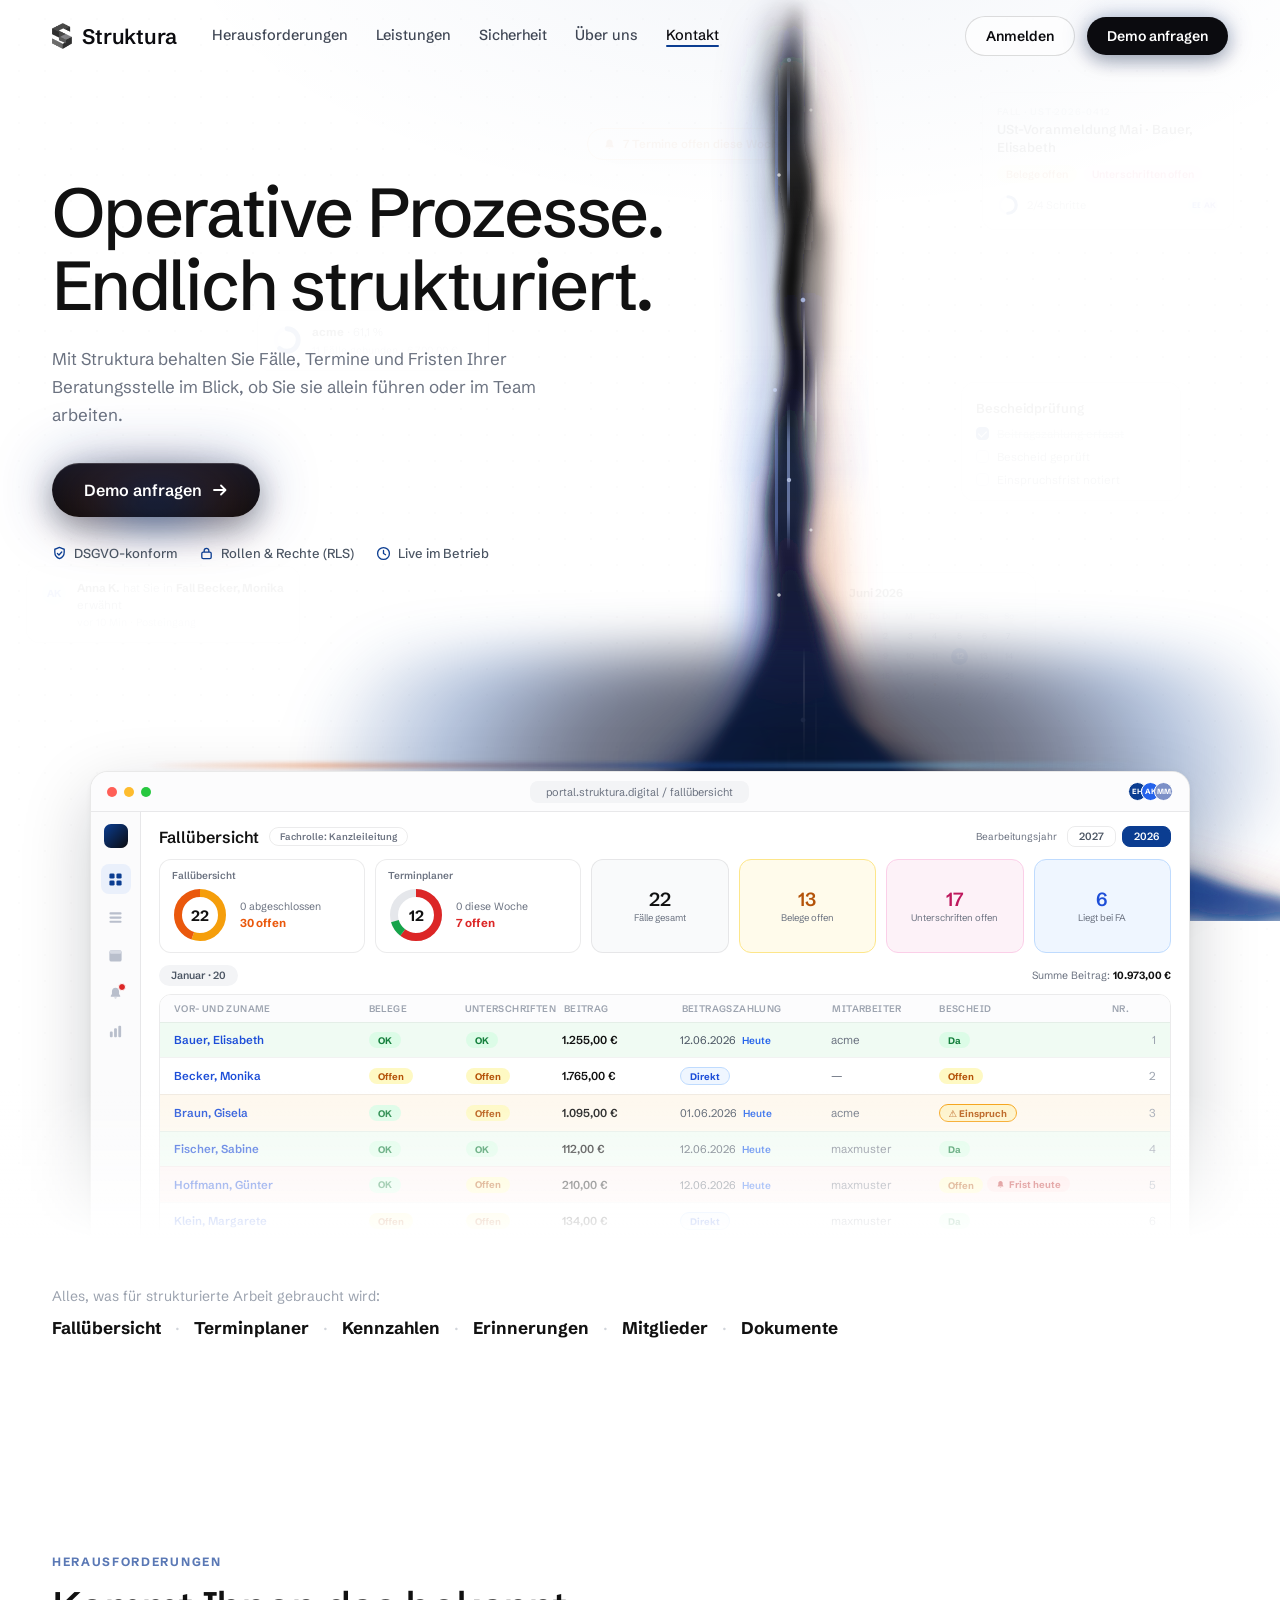
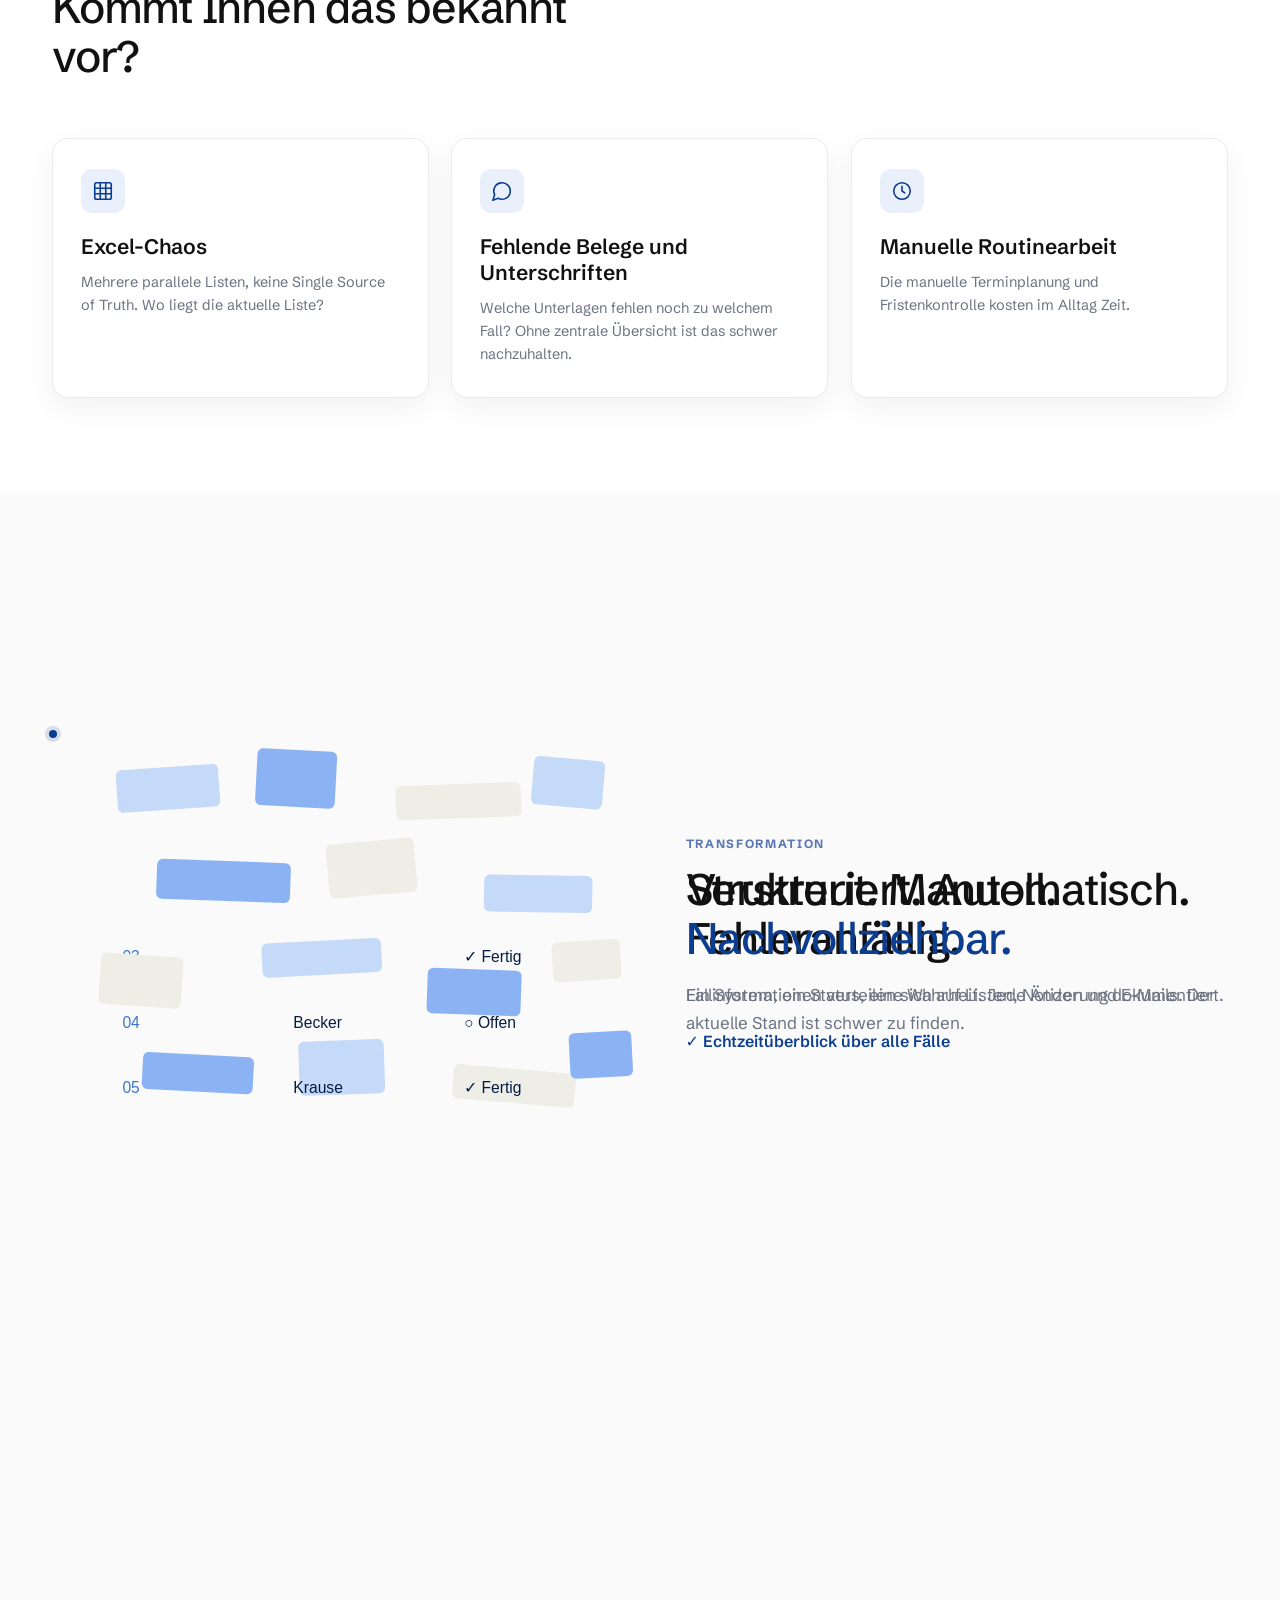
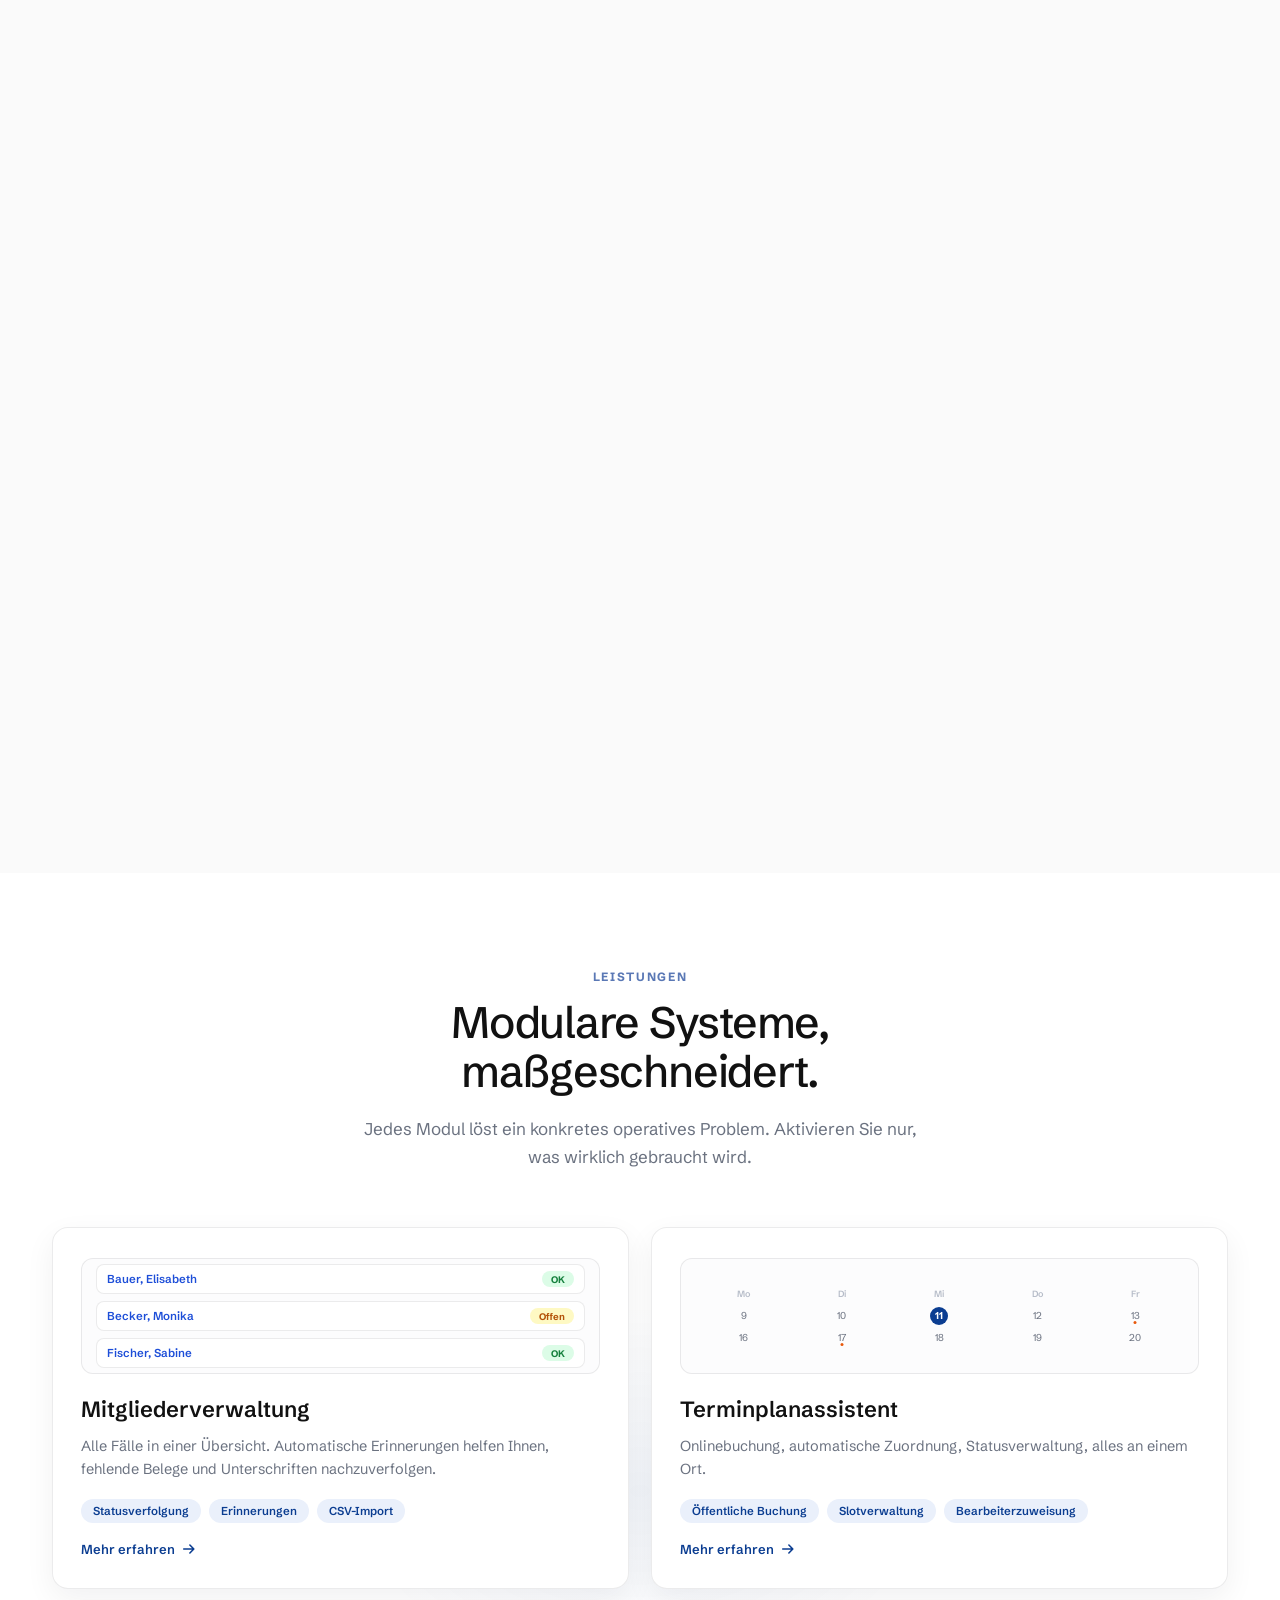
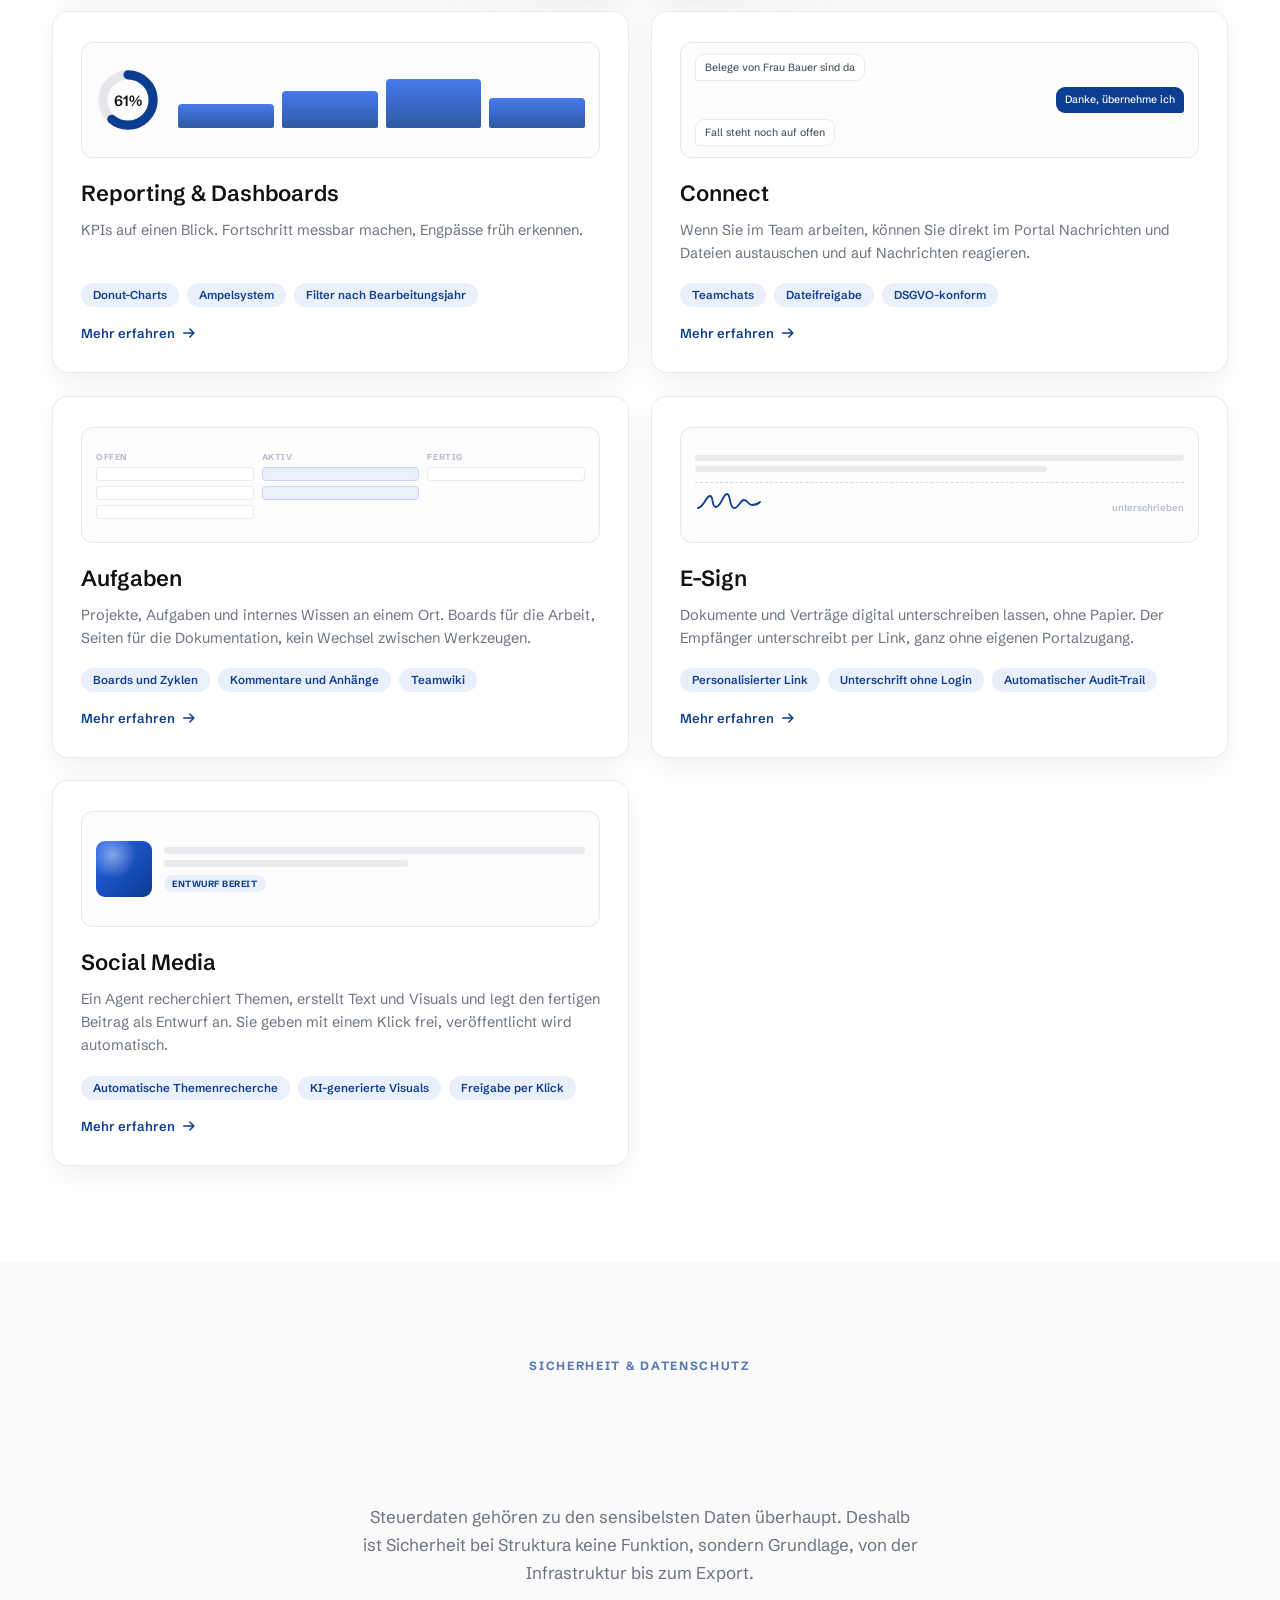
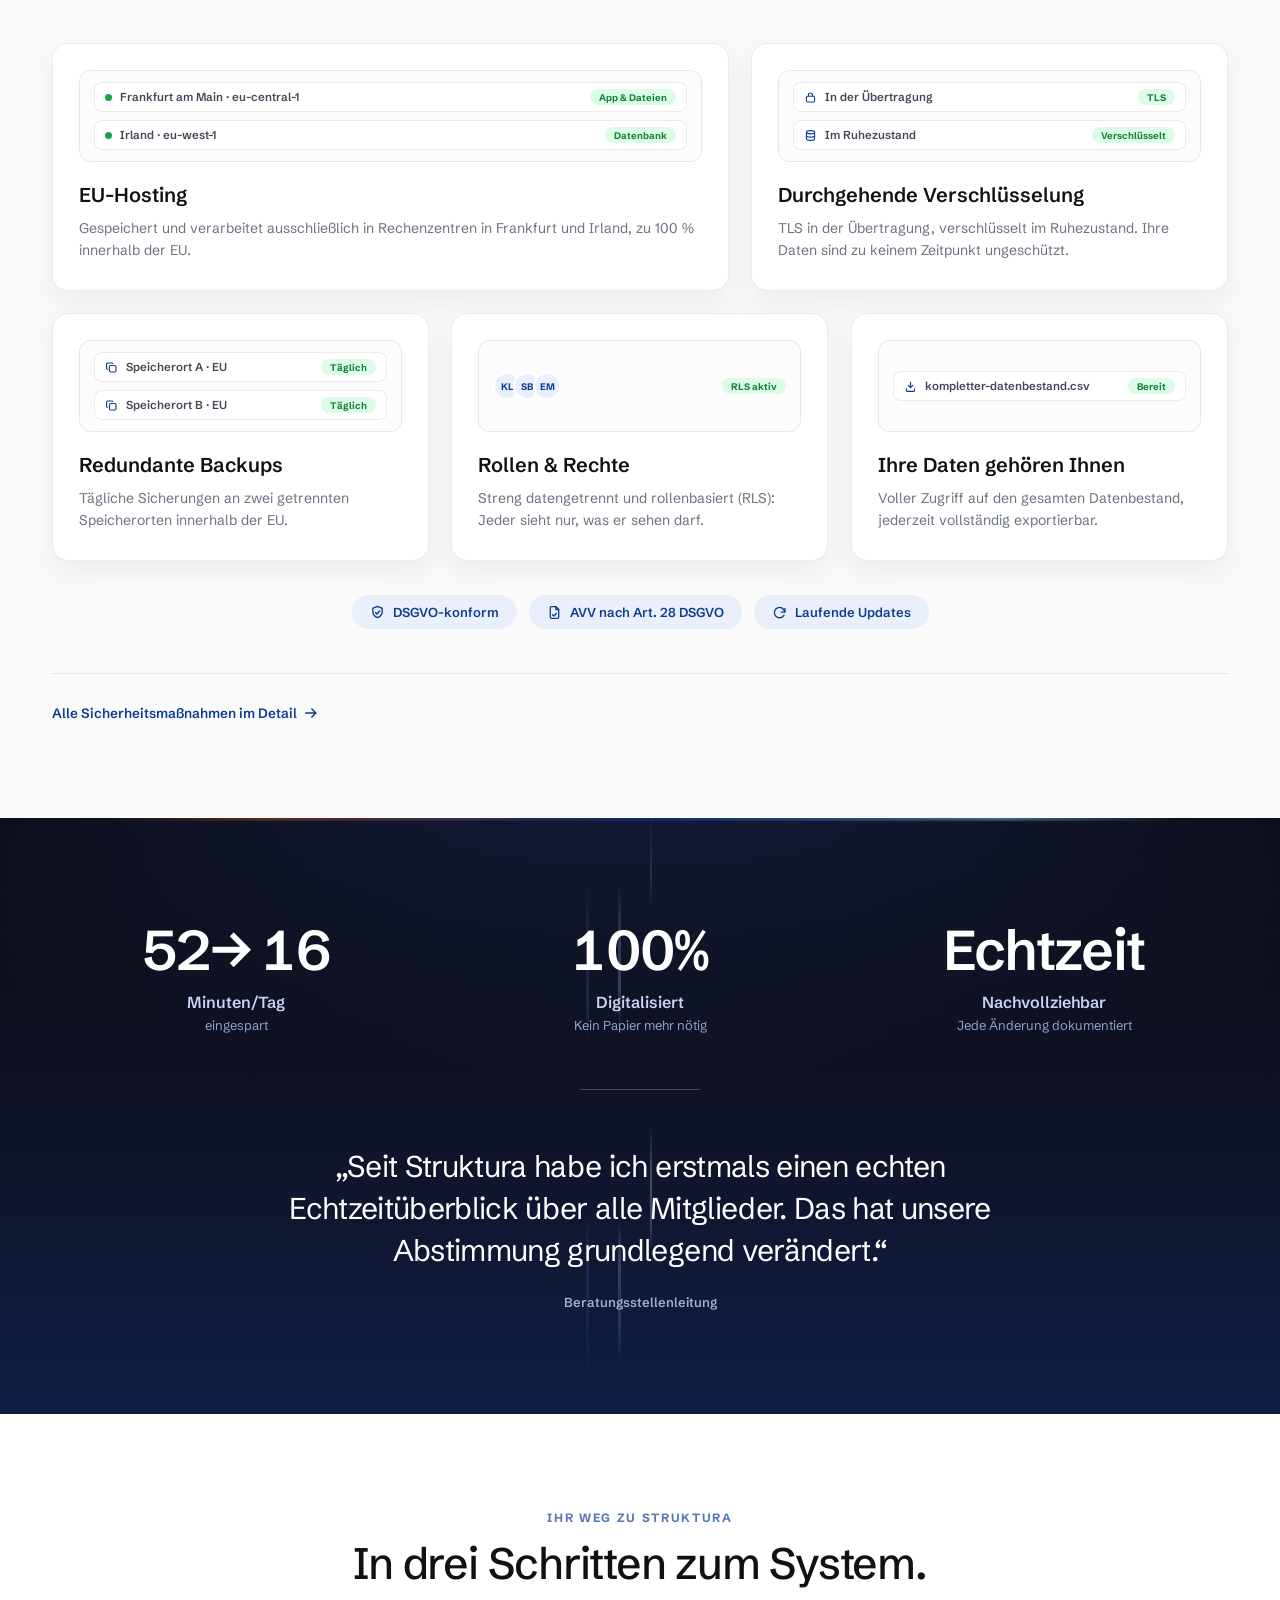
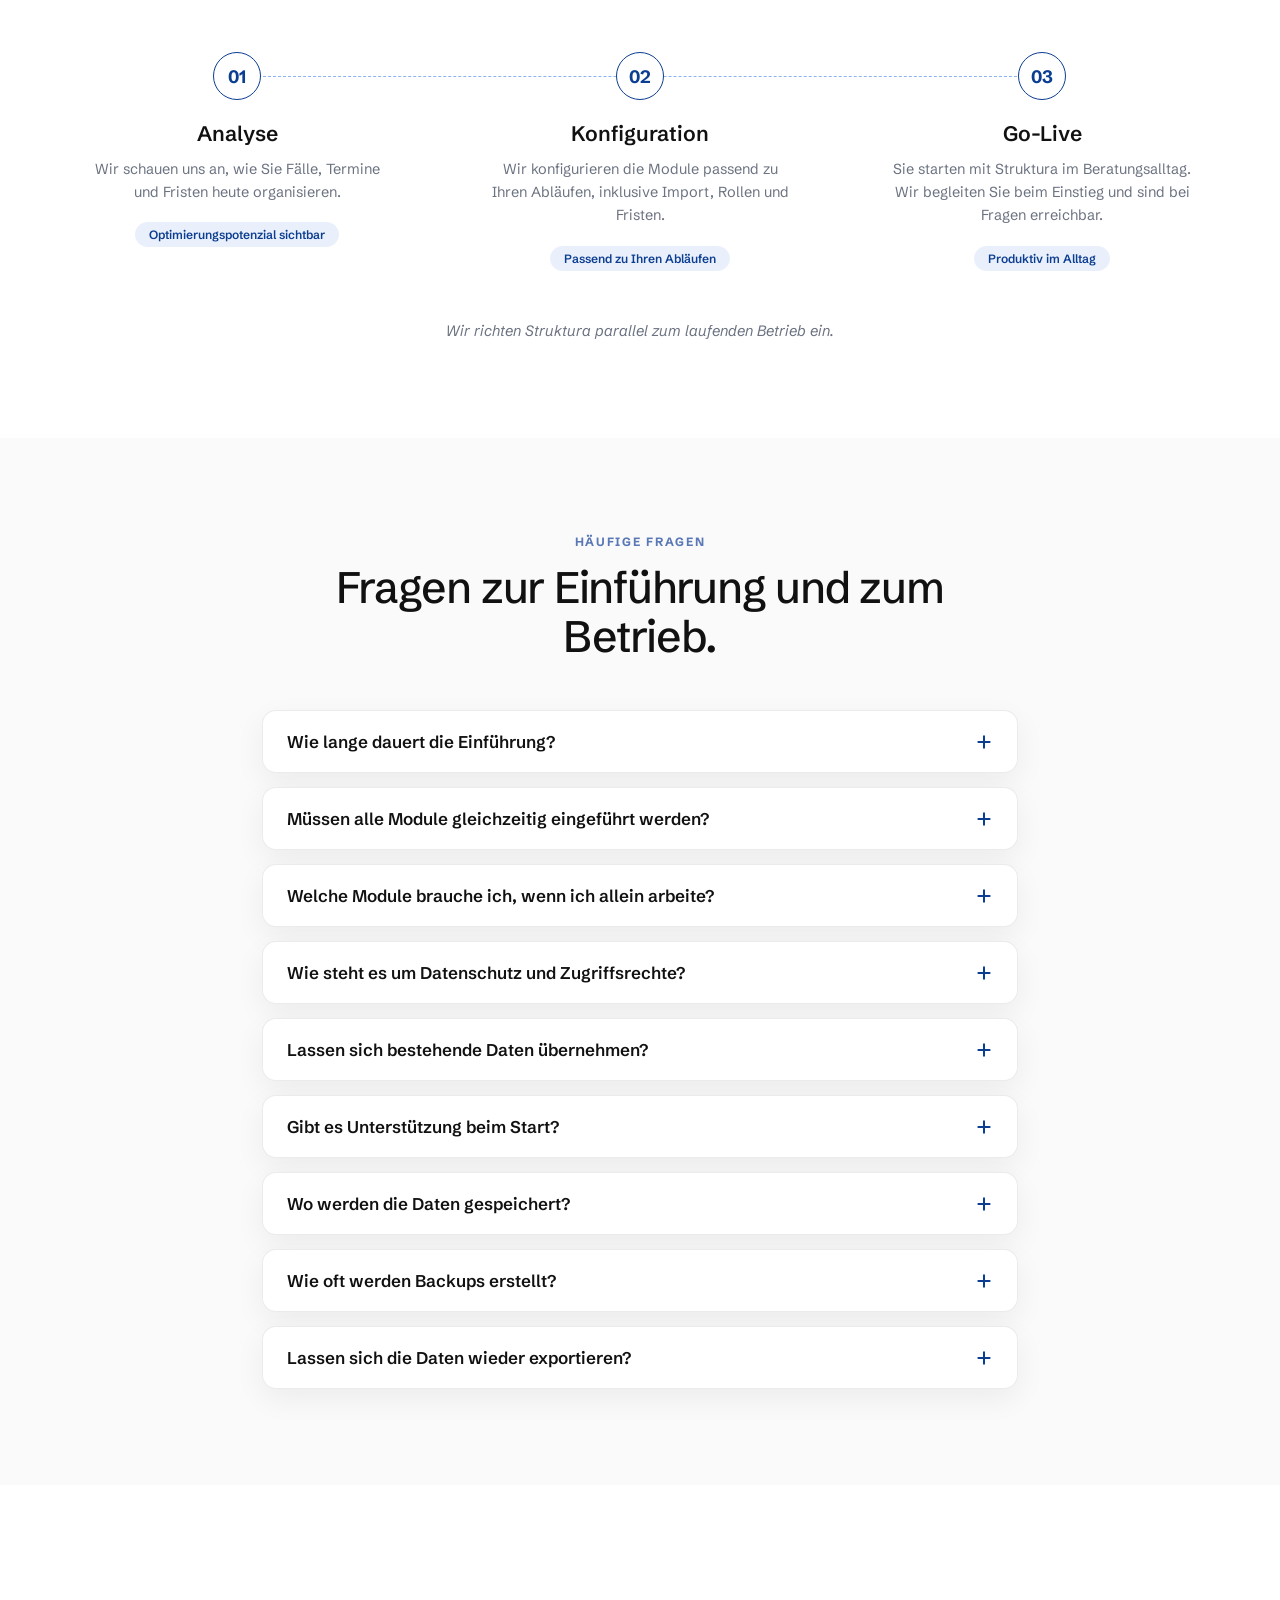
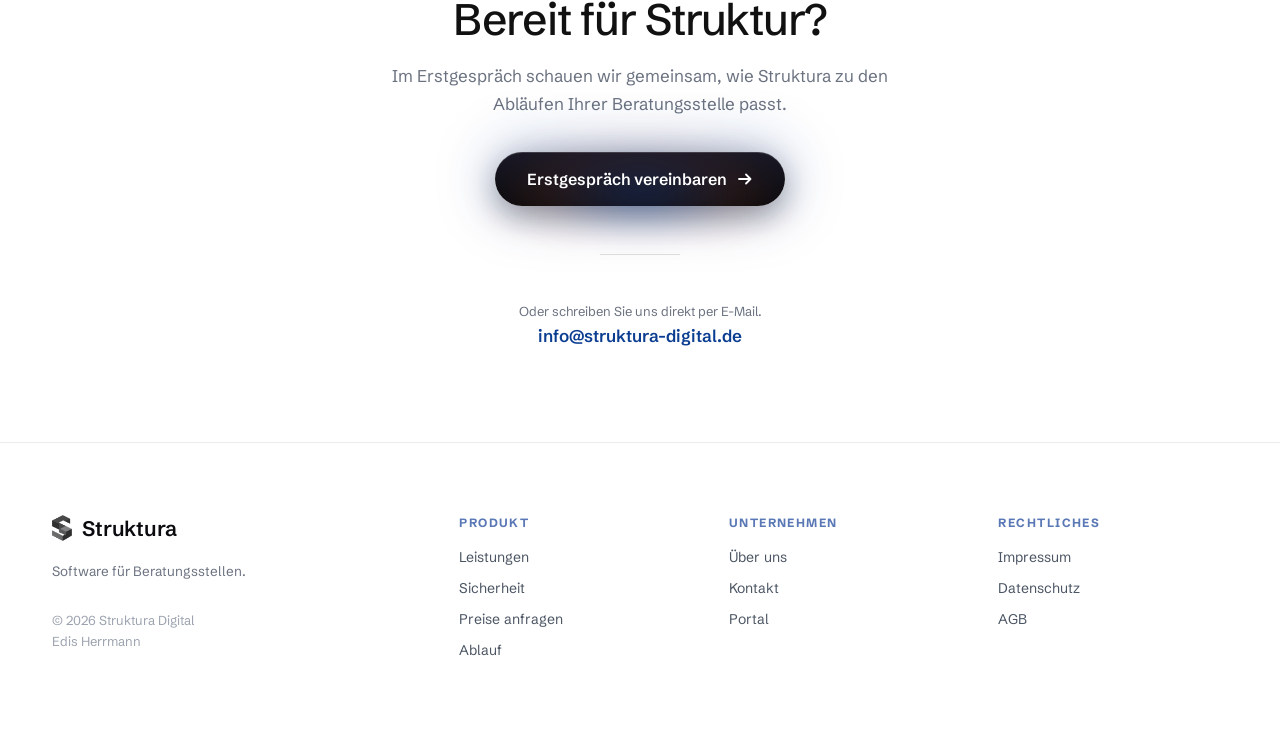
==== commit 741276d5: "Marketingtexte und Modul-FAQ für Beratungsstellen überarbeiten" ====
--- a/index.html
+++ b/index.html
@@ -4,14 +4,15 @@
 <meta charset="utf-8">
 <meta name="viewport" content="width=device-width, initial-scale=1">
 <title>Struktura Digital · Operative Prozesse. Endlich strukturiert.</title>
-<meta name="description" content="Struktura ersetzt Excel-Listen, manuelle Erinnerungen und Tabellenchaos. Eine Plattform, die für dein Team mitdenkt.">
+<meta name="description" content="Mit Struktura behalten Sie Fälle, Termine und Fristen Ihrer Beratungsstelle im Blick, ob Sie sie allein führen oder im Team arbeiten.">
+<link rel="icon" href="/favicon.ico" sizes="any">
 <link rel="icon" type="image/png" sizes="32x32" href="assets/favicon-32.png">
 <link rel="icon" type="image/png" sizes="512x512" href="assets/favicon-512.png">
 <link rel="apple-touch-icon" sizes="180x180" href="assets/favicon-180.png">
 <link rel="preconnect" href="https://fonts.googleapis.com">
 <link rel="preconnect" href="https://fonts.gstatic.com" crossorigin>
 <link href="https://fonts.googleapis.com/css2?family=Schibsted+Grotesk:wght@400..700&display=swap" rel="stylesheet">
-<link rel="stylesheet" href="styles.css">
+<link rel="stylesheet" href="styles.css?v=3">
 </head>
 <body>
 
@@ -48,8 +49,8 @@
           <div class="gc-eyebrow">FALL · UST-2026-0412</div>
           <div class="gc-title">USt-Voranmeldung Mai · Bauer, Elisabeth</div>
           <div class="gc-badges">
-            <span class="gpill amber">OP offen</span>
-            <span class="gpill pink">GU offen</span>
+            <span class="gpill amber">Belege offen</span>
+            <span class="gpill pink">Unterschriften offen</span>
           </div>
           <div class="gc-meta">
             <svg class="gc-ring" viewBox="0 0 24 24">
@@ -77,7 +78,7 @@
         <div class="gcard gc-notify">
           <span class="gc-avatar">AK</span>
           <div>
-            <div class="gc-text"><b>Anna K.</b> hat dich in <b>Fall Becker, Monika</b> erwähnt</div>
+            <div class="gc-text"><b>Anna K.</b> hat Sie in <b>Fall Becker, Monika</b> erwähnt</div>
             <div class="gc-time">vor 10 Min · Posteingang</div>
           </div>
         </div>
@@ -196,7 +197,7 @@
     <!-- ============ HERO COPY ============ -->
     <div class="hero-copy" id="heroCopy">
       <h1>Operative Prozesse.<br><em>Endlich strukturiert.</em></h1>
-      <p class="lead">Struktura ersetzt Excel-Listen, manuelle Erinnerungen und Tabellenchaos. Eine Plattform, die für dein Team mitdenkt.</p>
+      <p class="lead">Mit Struktura behalten Sie Fälle, Termine und Fristen Ihrer Beratungsstelle im Blick, ob Sie sie allein führen oder im Team arbeiten.</p>
       <a class="btn btn-cta" href="#kontakt">
         Demo anfragen
         <svg viewBox="0 0 16 16" aria-hidden="true"><path d="M2 8h11M9 3.5 13.5 8 9 12.5" fill="none" stroke="currentColor" stroke-width="1.8" stroke-linecap="round" stroke-linejoin="round"/></svg>
@@ -204,7 +205,7 @@
       <p class="hero-trust">
         <span><svg viewBox="0 0 16 16" aria-hidden="true"><path d="M8 1.5 3 3.5v3.2c0 3 2.1 5.8 5 6.8 2.9-1 5-3.8 5-6.8V3.5L8 1.5Z" fill="none" stroke="currentColor" stroke-width="1.4"/><path d="M5.8 8 7.4 9.6 10.4 6.4" fill="none" stroke="currentColor" stroke-width="1.4" stroke-linecap="round" stroke-linejoin="round"/></svg>DSGVO-konform</span>
         <span><svg viewBox="0 0 16 16" aria-hidden="true"><rect x="3" y="6.5" width="10" height="7" rx="1.5" fill="none" stroke="currentColor" stroke-width="1.4"/><path d="M5.5 6.5V5a2.5 2.5 0 0 1 5 0v1.5" fill="none" stroke="currentColor" stroke-width="1.4"/></svg>Rollen &amp; Rechte (RLS)</span>
-        <span><svg viewBox="0 0 16 16" aria-hidden="true"><circle cx="8" cy="8" r="6.3" fill="none" stroke="currentColor" stroke-width="1.4"/><path d="M8 4.8V8l2.2 1.3" fill="none" stroke="currentColor" stroke-width="1.4" stroke-linecap="round"/></svg>Live im Kanzleieinsatz</span>
+        <span><svg viewBox="0 0 16 16" aria-hidden="true"><circle cx="8" cy="8" r="6.3" fill="none" stroke="currentColor" stroke-width="1.4"/><path d="M8 4.8V8l2.2 1.3" fill="none" stroke="currentColor" stroke-width="1.4" stroke-linecap="round"/></svg>Live im Betrieb</span>
       </p>
     </div>
 
@@ -275,8 +276,8 @@
               </div>
 
               <div class="ktile t-gray"><b>22</b><span>Fälle gesamt</span></div>
-              <div class="ktile t-amber"><b>13</b><span>OP offen</span></div>
-              <div class="ktile t-pink"><b>17</b><span>GU offen</span></div>
+              <div class="ktile t-amber"><b>13</b><span>Belege offen</span></div>
+              <div class="ktile t-pink"><b>17</b><span>Unterschriften offen</span></div>
               <div class="ktile t-blue"><b>6</b><span>Liegt bei FA</span></div>
             </div>
 
@@ -287,7 +288,7 @@
 
             <div class="mock-table">
               <div class="trow thead">
-                <span>Vor- und Zuname</span><span>OP</span><span>GU</span><span>Beitrag</span><span>Beitragszahlung</span><span>Mitarbeiter</span><span>Bescheid</span><span>Nr.</span>
+                <span>Vor- und Zuname</span><span>Belege</span><span>Unterschriften</span><span>Beitrag</span><span>Beitragszahlung</span><span>Mitarbeiter</span><span>Bescheid</span><span>Nr.</span>
               </div>
               <div class="trow tint-green">
                 <span class="tname">Bauer, Elisabeth</span>
@@ -360,7 +361,7 @@
 
   <!-- ============ FEATURE-STRIP (wie huly) ============ -->
   <section class="strip">
-    <p class="strip-label">Alles, was dein Team für strukturierte Zusammenarbeit braucht:</p>
+    <p class="strip-label">Alles, was für strukturierte Arbeit gebraucht wird:</p>
     <p class="strip-links">
       <b>Fallübersicht</b><span>·</span><b>Terminplaner</b><span>·</span><b>Kennzahlen</b><span>·</span><b>Erinnerungen</b><span>·</span><b>Mitglieder</b><span>·</span><b>Dokumente</b>
     </p>
@@ -378,21 +379,21 @@
             <svg viewBox="0 0 24 24" fill="none" stroke="currentColor" stroke-width="1.75" stroke-linecap="round" stroke-linejoin="round"><rect x="3" y="3" width="18" height="18" rx="2"/><path d="M3 9h18M3 15h18M9 3v18M15 3v18"/></svg>
           </span>
           <h3>Excel-Chaos</h3>
-          <p>Mehrere parallele Listen, keine Single Source of Truth. Wer hat die aktuelle Version?</p>
+          <p>Mehrere parallele Listen, keine Single Source of Truth. Wo liegt die aktuelle Liste?</p>
         </article>
         <article class="feat-card reveal" style="--d:.16s">
           <span class="feat-ico">
             <svg viewBox="0 0 24 24" fill="none" stroke="currentColor" stroke-width="1.75" stroke-linecap="round" stroke-linejoin="round"><path d="M7.9 20A9 9 0 1 0 4 16.1L2 22Z"/></svg>
           </span>
-          <h3>Mündliche Übergaben</h3>
-          <p>Statusupdates zwischen Tür und Angel. Nichts ist dokumentiert, nichts nachvollziehbar.</p>
+          <h3>Fehlende Belege und Unterschriften</h3>
+          <p>Welche Unterlagen fehlen noch zu welchem Fall? Ohne zentrale Übersicht ist das schwer nachzuhalten.</p>
         </article>
         <article class="feat-card reveal" style="--d:.26s">
           <span class="feat-ico">
             <svg viewBox="0 0 24 24" fill="none" stroke="currentColor" stroke-width="1.75" stroke-linecap="round" stroke-linejoin="round"><circle cx="12" cy="12" r="9"/><path d="M12 7v5l3 2"/></svg>
           </span>
-          <h3>52 Minuten pro Tag</h3>
-          <p>Täglicher Abstimmungsaufwand für Dinge, die längst automatisch laufen sollten.</p>
+          <h3>Manuelle Routinearbeit</h3>
+          <p>Die manuelle Terminplanung und Fristenkontrolle kosten im Alltag Zeit.</p>
         </article>
       </div>
     </div>
@@ -413,7 +414,7 @@
             <div class="trans-text">
               <div class="tt-state tt-before">
                 <h3 class="sect-h2">Verstreut. Manuell.<br>Fehleranfällig.</h3>
-                <p class="sect-lead">Informationen liegen in Köpfen, Listen und Postfächern. Niemand sieht das große Ganze.</p>
+                <p class="sect-lead">Fallinformationen verteilen sich auf Listen, Notizen und E-Mails. Der aktuelle Stand ist schwer zu finden.</p>
               </div>
               <div class="tt-state tt-after">
                 <h3 class="sect-h2">Strukturiert. Automatisch.<br><em>Nachvollziehbar.</em></h3>
@@ -433,7 +434,7 @@
       <div class="sect-head">
         <p class="overline reveal">Leistungen</p>
         <h2 class="sect-h2 reveal">Modulare Systeme, maßgeschneidert.</h2>
-        <p class="sect-lead reveal" style="--d:.1s">Jedes Modul löst ein konkretes operatives Problem. Aktiviere nur, was dein Team wirklich braucht.</p>
+        <p class="sect-lead reveal" style="--d:.1s">Jedes Modul löst ein konkretes operatives Problem. Aktivieren Sie nur, was wirklich gebraucht wird.</p>
       </div>
 
       <div class="card-grid card-grid-2 module-grid">
@@ -447,10 +448,10 @@
           </div>
           <div class="mod-top">
             <h3>Mitgliederverwaltung</h3>
-            <p>Alle Fälle, alle Status, ein System. Echtzeitüberblick statt Excel-Chaos.</p>
+            <p>Alle Fälle in einer Übersicht. Automatische Erinnerungen helfen Ihnen, fehlende Belege und Unterschriften nachzuverfolgen.</p>
           </div>
           <div class="mod-bottom">
-            <div class="mod-tags"><span>Statusverfolgung</span><span>Rollenbasiert</span><span>CSV-Import</span></div>
+            <div class="mod-tags"><span>Statusverfolgung</span><span>Erinnerungen</span><span>CSV-Import</span></div>
             <a class="mod-more" href="mitgliederverwaltung.html">Mehr erfahren <svg viewBox="0 0 16 16" aria-hidden="true"><path d="M2 8h11M9 3.5 13.5 8 9 12.5" fill="none" stroke="currentColor" stroke-width="1.8" stroke-linecap="round" stroke-linejoin="round"/></svg></a>
           </div>
         </article>
@@ -472,22 +473,6 @@
           </div>
         </article>
         <article class="mod-card reveal" style="--d:.22s">
-          <div class="mod-visual">
-            <div class="mv-reminders">
-              <div class="mvr-pill warn"><svg viewBox="0 0 16 16" aria-hidden="true"><path d="M8 1.8c-2.3 0-3.8 1.7-3.8 4v2.6L3 10.5v.9h10v-.9l-1.2-2.1V5.8c0-2.3-1.5-4-3.8-4Zm-1.4 10.5a1.5 1.5 0 0 0 2.8 0Z" fill="currentColor"/></svg>Frist in 2 Tagen</div>
-              <div class="mvr-pill alert"><svg viewBox="0 0 16 16" aria-hidden="true"><path d="M8 1.8c-2.3 0-3.8 1.7-3.8 4v2.6L3 10.5v.9h10v-.9l-1.2-2.1V5.8c0-2.3-1.5-4-3.8-4Zm-1.4 10.5a1.5 1.5 0 0 0 2.8 0Z" fill="currentColor"/></svg>Frist heute · Eskalation</div>
-            </div>
-          </div>
-          <div class="mod-top">
-            <h3>Erinnerungslogik</h3>
-            <p>Automatische Fristen, eskalierte Erinnerungen, kein manuelles Nachverfolgen.</p>
-          </div>
-          <div class="mod-bottom">
-            <div class="mod-tags"><span>Konfigurierbare Schwellen</span><span>Mehrstufig</span><span>Pausierbar</span></div>
-            <a class="mod-more" href="erinnerungslogik.html">Mehr erfahren <svg viewBox="0 0 16 16" aria-hidden="true"><path d="M2 8h11M9 3.5 13.5 8 9 12.5" fill="none" stroke="currentColor" stroke-width="1.8" stroke-linecap="round" stroke-linejoin="round"/></svg></a>
-          </div>
-        </article>
-        <article class="mod-card reveal" style="--d:.3s">
           <div class="mod-visual">
             <div class="mv-report">
               <svg class="mv-donut" viewBox="0 0 56 56" aria-hidden="true">
@@ -507,7 +492,7 @@
             <a class="mod-more" href="reporting.html">Mehr erfahren <svg viewBox="0 0 16 16" aria-hidden="true"><path d="M2 8h11M9 3.5 13.5 8 9 12.5" fill="none" stroke="currentColor" stroke-width="1.8" stroke-linecap="round" stroke-linejoin="round"/></svg></a>
           </div>
         </article>
-        <article class="mod-card reveal" style="--d:.38s">
+        <article class="mod-card reveal" style="--d:.3s">
           <div class="mod-visual">
             <div class="mv-chat">
               <span class="mvch in">Belege von Frau Bauer sind da</span>
@@ -517,14 +502,14 @@
           </div>
           <div class="mod-top">
             <h3>Connect</h3>
-            <p>Interne Chats für Ihr Team, direkt im Portal statt in einem externen Werkzeug. Nachrichten, Dateien und Reaktionen an einem Ort.</p>
+            <p>Wenn Sie im Team arbeiten, können Sie direkt im Portal Nachrichten und Dateien austauschen und auf Nachrichten reagieren.</p>
           </div>
           <div class="mod-bottom">
             <div class="mod-tags"><span>Teamchats</span><span>Dateifreigabe</span><span>DSGVO-konform</span></div>
             <a class="mod-more" href="connect.html">Mehr erfahren <svg viewBox="0 0 16 16" aria-hidden="true"><path d="M2 8h11M9 3.5 13.5 8 9 12.5" fill="none" stroke="currentColor" stroke-width="1.8" stroke-linecap="round" stroke-linejoin="round"/></svg></a>
           </div>
         </article>
-        <article class="mod-card reveal" style="--d:.46s">
+        <article class="mod-card reveal" style="--d:.38s">
           <div class="mod-visual">
             <div class="mv-board">
               <div class="mvb-col"><span class="mvb-h">Offen</span><i class="mvb-card"></i><i class="mvb-card"></i><i class="mvb-card"></i></div>
@@ -541,7 +526,7 @@
             <a class="mod-more" href="aufgaben.html">Mehr erfahren <svg viewBox="0 0 16 16" aria-hidden="true"><path d="M2 8h11M9 3.5 13.5 8 9 12.5" fill="none" stroke="currentColor" stroke-width="1.8" stroke-linecap="round" stroke-linejoin="round"/></svg></a>
           </div>
         </article>
-        <article class="mod-card reveal" style="--d:.54s">
+        <article class="mod-card reveal" style="--d:.46s">
           <div class="mod-visual">
             <div class="mv-sign">
               <div class="mvsg-lines"><i></i><i class="short"></i></div>
@@ -562,7 +547,7 @@
             <a class="mod-more" href="esign.html">Mehr erfahren <svg viewBox="0 0 16 16" aria-hidden="true"><path d="M2 8h11M9 3.5 13.5 8 9 12.5" fill="none" stroke="currentColor" stroke-width="1.8" stroke-linecap="round" stroke-linejoin="round"/></svg></a>
           </div>
         </article>
-        <article class="mod-card reveal" style="--d:.62s">
+        <article class="mod-card reveal" style="--d:.54s">
           <div class="mod-visual">
             <div class="mv-social">
               <div class="mvs-thumb"></div>
@@ -657,7 +642,6 @@
       </div>
 
       <div class="sec-foot reveal" style="--d:.4s">
-        <p class="sec-live"><i class="sec-live-dot" aria-hidden="true"></i>Bereits produktiv im Einsatz bei einer VLH-Beratungsstelle.</p>
         <a class="sec-more" href="sicherheit.html">
           Alle Sicherheitsmaßnahmen im Detail
           <svg viewBox="0 0 16 16" aria-hidden="true"><path d="M2 8h11M9 3.5 13.5 8 9 12.5" fill="none" stroke="currentColor" stroke-width="1.8" stroke-linecap="round" stroke-linejoin="round"/></svg>
@@ -694,7 +678,7 @@
 
       <figure class="quote reveal" style="--d:.2s">
         <blockquote>„Seit Struktura habe ich erstmals einen echten Echtzeitüberblick über alle Mitglieder. Das hat unsere Abstimmung grundlegend verändert.“</blockquote>
-        <figcaption>Kanzleileitung, Steuerkanzlei</figcaption>
+        <figcaption>Beratungsstellenleitung</figcaption>
       </figure>
     </div>
   </section>
@@ -712,23 +696,23 @@
         <div class="proc-step reveal" style="--d:.06s">
           <span class="proc-num">01</span>
           <h3>Analyse</h3>
-          <p>Wir analysieren deine bestehenden Abläufe und identifizieren konkretes Optimierungspotenzial.</p>
+          <p>Wir schauen uns an, wie Sie Fälle, Termine und Fristen heute organisieren.</p>
           <span class="proc-outcome">Optimierungspotenzial sichtbar</span>
         </div>
         <div class="proc-step reveal" style="--d:.2s">
           <span class="proc-num">02</span>
           <h3>Konfiguration</h3>
-          <p>Wir konfigurieren die Module passend zu deinen Prozessen, inklusive Import, Rollen und Fristen.</p>
-          <span class="proc-outcome">Passend zu euren Prozessen</span>
+          <p>Wir konfigurieren die Module passend zu Ihren Abläufen, inklusive Import, Rollen und Fristen.</p>
+          <span class="proc-outcome">Passend zu Ihren Abläufen</span>
         </div>
         <div class="proc-step reveal" style="--d:.34s">
           <span class="proc-num">03</span>
           <h3>Go-Live</h3>
-          <p>Dein Team arbeitet produktiv im neuen System. Onboarding und Support inklusive.</p>
+          <p>Sie starten mit Struktura im Beratungsalltag. Wir begleiten Sie beim Einstieg und sind bei Fragen erreichbar.</p>
           <span class="proc-outcome">Produktiv im Alltag</span>
         </div>
       </div>
-      <p class="proc-footnote reveal" style="--d:.42s">Setup läuft parallel. Ein fließender Übergang, ohne euer Tagesgeschäft zu blockieren.</p>
+      <p class="proc-footnote reveal" style="--d:.42s">Wir richten Struktura parallel zum laufenden Betrieb ein.</p>
     </div>
   </section>
 
@@ -737,32 +721,66 @@
     <div class="sect-inner faq-inner">
       <div class="sect-head">
         <p class="overline reveal">Häufige Fragen</p>
-        <h2 class="sect-h2 reveal">Was Kanzleien vorab wissen wollen.</h2>
+        <h2 class="sect-h2 reveal">Fragen zur Einführung und zum Betrieb.</h2>
       </div>
 
       <div class="faq-list">
         <details class="faq-item reveal" style="--d:.04s">
           <summary>Wie lange dauert die Einführung?</summary>
-          <p>In der Regel unter einer Woche: ca. 2–3 Tage Analyse, 3–5 Tage Konfiguration, danach Go-Live. Ihr Team arbeitet ab Tag 1 produktiv im neuen System.</p>
+          <p>In der Regel unter einer Woche: ca. 2–3 Tage Analyse, 3–5 Tage Konfiguration, anschließend Go-Live.</p>
         </details>
         <details class="faq-item reveal" style="--d:.1s">
-          <summary>Müssen wir alle Module gleichzeitig einführen?</summary>
+          <summary>Müssen alle Module gleichzeitig eingeführt werden?</summary>
           <p>Nein. Struktura ist modular. Sie aktivieren nur, was Sie wirklich brauchen, und erweitern später jederzeit. Jedes Modul löst ein konkretes operatives Problem.</p>
+        </details>
+        <details class="faq-item reveal" style="--d:.13s">
+          <summary>Welche Module brauche ich, wenn ich allein arbeite?</summary>
+          <p>Wenn Sie von Excel umsteigen, starten Sie mit der Mitgliederverwaltung. Weitere Module können Sie bei Bedarf ergänzen.</p>
+          <ul class="faq-modules" role="list">
+            <li><a href="mitgliederverwaltung.html">
+              <strong>Mitgliederverwaltung</strong>
+              <span>Fälle verwalten und sich automatisch an fehlende Belege und Unterschriften erinnern lassen.</span>
+            </a></li>
+            <li><a href="terminplanassistent.html">
+              <strong>Terminplanassistent</strong>
+              <span>Mitglieder buchen freie Termine selbst.</span>
+            </a></li>
+            <li><a href="esign.html">
+              <strong>E-Sign</strong>
+              <span>Dokumente per Link unterschreiben lassen.</span>
+            </a></li>
+            <li><a href="reporting.html">
+              <strong>Reporting &amp; Dashboards</strong>
+              <span>Fallzahlen und Bearbeitungsfortschritt auswerten.</span>
+            </a></li>
+            <li><a href="aufgaben.html">
+              <strong>Aufgaben</strong>
+              <span>Aufgaben, Prioritäten und Fristen planen.</span>
+            </a></li>
+            <li><a href="connect.html">
+              <strong>Connect</strong>
+              <span>Nachrichten und Dateien im Portal austauschen.</span>
+            </a></li>
+            <li><a href="social-media.html">
+              <strong>Social Media</strong>
+              <span>Beiträge vorbereiten und nach Freigabe automatisch veröffentlichen.</span>
+            </a></li>
+          </ul>
         </details>
         <details class="faq-item reveal" style="--d:.16s">
           <summary>Wie steht es um Datenschutz und Zugriffsrechte?</summary>
-          <p>DSGVO-konform und streng datengetrennt: Jede Kanzlei sieht ausschließlich ihre eigenen Daten. Ein rollenbasiertes Rechtemodell (Kanzleileitung, Bearbeiter, Empfang) steuert, wer was sieht. Jede Änderung bleibt nachvollziehbar.</p>
+          <p>DSGVO-konform und streng datengetrennt: Jede Beratungsstelle und jede Kanzlei sieht ausschließlich ihre eigenen Daten. Ein rollenbasiertes Rechtemodell (Kanzleileitung, Bearbeiter, Empfang) steuert, wer was sieht. Jede Änderung bleibt nachvollziehbar.</p>
         </details>
         <details class="faq-item reveal" style="--d:.22s">
-          <summary>Können wir bestehende Daten übernehmen?</summary>
+          <summary>Lassen sich bestehende Daten übernehmen?</summary>
           <p>Ja. Über den Importassistenten lassen sich vorhandene Mitgliederlisten per CSV übernehmen, ohne mühsames Abtippen. Excel-Chaos bleibt draußen.</p>
         </details>
         <details class="faq-item reveal" style="--d:.28s">
-          <summary>Bekommen wir Unterstützung beim Start?</summary>
-          <p>Onboarding und Support sind inklusive. Wir begleiten die Einrichtung, schulen Ihr Team und sind danach als direkter Ansprechpartner erreichbar.</p>
+          <summary>Gibt es Unterstützung beim Start?</summary>
+          <p>Onboarding und Support sind inklusive. Wir helfen bei der Einrichtung, zeigen Ihnen die wichtigsten Funktionen und sind danach bei Fragen erreichbar.</p>
         </details>
         <details class="faq-item reveal" style="--d:.34s">
-          <summary>Wo werden unsere Daten gespeichert?</summary>
+          <summary>Wo werden die Daten gespeichert?</summary>
           <p>Ausschließlich in Rechenzentren innerhalb der EU, in Frankfurt am Main und in Irland. Alle Maßnahmen im Überblick finden Sie unter <a href="sicherheit.html">Sicherheit &amp; Datenschutz</a>.</p>
         </details>
         <details class="faq-item reveal" style="--d:.4s">
@@ -770,7 +788,7 @@
           <p>Täglich und redundant an zwei getrennten Speicherorten innerhalb der EU. Zusätzlich wird der zentrale Datenbestand regelmäßig verschlüsselt an einem unabhängigen Ort gesichert. Im Ausnahmefall lässt sich der Bestand aus mehreren Quellen wiederherstellen.</p>
         </details>
         <details class="faq-item reveal" style="--d:.46s">
-          <summary>Können wir unsere Daten wieder exportieren?</summary>
+          <summary>Lassen sich die Daten wieder exportieren?</summary>
           <p>Jederzeit. Sie haben vollen Zugriff auf Ihren kompletten Datenbestand und können ihn vollständig exportieren. Sie bleiben bei Struktura, weil es überzeugt, nicht weil der Ausstieg schwer wäre.</p>
         </details>
       </div>
@@ -781,13 +799,13 @@
   <section class="sect cta-sect" id="kontakt">
     <div class="sect-inner cta-inner">
       <h2 class="sect-h2 reveal">Bereit für Struktur?</h2>
-      <p class="sect-lead reveal" style="--d:.12s">Lass uns gemeinsam herausfinden, wie Struktura deine operativen Abläufe transformieren kann.</p>
+      <p class="sect-lead reveal" style="--d:.12s">Im Erstgespräch schauen wir gemeinsam, wie Struktura zu den Abläufen Ihrer Beratungsstelle passt.</p>
       <a class="btn btn-cta reveal" style="--d:.24s" href="mailto:info@struktura-digital.de?subject=Erstgespr%C3%A4ch%20Struktura">
         Erstgespräch vereinbaren
         <svg viewBox="0 0 16 16" aria-hidden="true"><path d="M2 8h11M9 3.5 13.5 8 9 12.5" fill="none" stroke="currentColor" stroke-width="1.8" stroke-linecap="round" stroke-linejoin="round"/></svg>
       </a>
       <div class="cta-divider"></div>
-      <p class="cta-or reveal" style="--d:.3s">Oder schreib uns direkt:</p>
+      <p class="cta-or reveal" style="--d:.3s">Oder schreiben Sie uns direkt per E-Mail.</p>
       <a class="cta-mail reveal" style="--d:.36s" href="mailto:info@struktura-digital.de">info@struktura-digital.de</a>
     </div>
   </section>
@@ -801,12 +819,12 @@
         <img class="brand-mark" src="assets/struktura-mark.png" alt="" width="20" height="26">
         <span class="brand-name">Struktura</span>
       </a>
-      <p class="footer-tag">Operative Betriebssysteme für wachsende Unternehmen.</p>
+      <p class="footer-tag">Software für Beratungsstellen.</p>
       <p class="footer-copy">© 2026 Struktura Digital<br>Edis Herrmann</p>
     </div>
     <div class="footer-col">
       <p class="footer-h">Produkt</p>
-      <ul><li><a href="#leistungen">Leistungen</a></li><li><a href="sicherheit.html">Sicherheit</a></li><li><a href="#kontakt">Preise</a></li><li><a href="#prozess">Ablauf</a></li></ul>
+      <ul><li><a href="#leistungen">Leistungen</a></li><li><a href="sicherheit.html">Sicherheit</a></li><li><a href="#kontakt">Preise anfragen</a></li><li><a href="#prozess">Ablauf</a></li></ul>
     </div>
     <div class="footer-col">
       <p class="footer-h">Unternehmen</p>
--- a/styles.css
+++ b/styles.css
@@ -1068,21 +1068,6 @@
   transform: translateX(-50%);
 }
 
-/* Erinnerungs-Pills */
-.mv-reminders { width: 100%; display: flex; flex-direction: column; gap: 8px; }
-.mvr-pill {
-  display: inline-flex;
-  align-items: center;
-  gap: 8px;
-  font-size: 11.5px;
-  font-weight: 600;
-  padding: 8px 12px;
-  border-radius: 9px;
-}
-.mvr-pill svg { width: 13px; height: 13px; flex: none; }
-.mvr-pill.warn { background: #FFF7ED; border: 1px solid #FDBA74; color: #B45309; }
-.mvr-pill.alert { background: #FEE2E2; border: 1px solid #FCA5A5; color: #B91C1C; }
-
 /* Connect: Chat */
 .mv-chat { width: 100%; display: flex; flex-direction: column; gap: 6px; }
 .mvch {
@@ -1241,35 +1226,11 @@
 }
 .sec-badges svg { width: 15px; height: 15px; flex: none; }
 
-/* Abschlusszeile: Live-Hinweis links, Detail-Link rechts */
+/* Abschlusszeile mit Link zur Sicherheitsseite */
 .sec-foot {
   margin-top: 44px;
   padding-top: 28px;
   border-top: 1px solid var(--line);
-  display: flex;
-  align-items: center;
-  justify-content: space-between;
-  gap: 18px;
-  flex-wrap: wrap;
-}
-.sec-live {
-  display: flex;
-  align-items: center;
-  gap: 11px;
-  font-size: 14.5px;
-  font-weight: 600;
-  color: var(--text);
-}
-.sec-live-dot {
-  flex: none;
-  width: 8px; height: 8px;
-  border-radius: 50%;
-  background: #16A34A;
-  animation: live-pulse 2.6s ease-in-out infinite;
-}
-@keyframes live-pulse {
-  0%, 100% { box-shadow: 0 0 0 3px rgba(22, 163, 74, 0.14); }
-  50% { box-shadow: 0 0 0 7px rgba(22, 163, 74, 0.1); }
 }
 .sec-more {
   display: inline-flex;
@@ -1283,10 +1244,6 @@
 .sec-more svg { width: 14px; height: 14px; transition: transform .25s ease; }
 .sec-more:hover { color: var(--blue-bright); }
 .sec-more:hover svg { transform: translateX(4px); }
-
-/* Links in FAQ-Antworten (z. B. auf die Sicherheitsseite) */
-.faq-item p a { color: var(--blue); font-weight: 600; }
-.faq-item p a:hover { color: var(--blue-bright); }
 
 @media (max-width: 980px) {
   .sec-grid { gap: 18px; }
@@ -1486,6 +1443,45 @@
   line-height: 1.65;
   color: var(--muted);
   max-width: 680px;
+}
+.faq-item p a { color: var(--blue); font-weight: 600; }
+.faq-item p a:hover { color: var(--blue-bright); }
+
+.faq-modules {
+  display: grid;
+  grid-template-columns: repeat(2, minmax(0, 1fr));
+  gap: 10px;
+  padding: 0 24px 24px;
+  list-style: none;
+}
+.faq-modules li:first-child { grid-column: 1 / -1; }
+.faq-modules a {
+  display: block;
+  height: 100%;
+  padding: 11px 13px;
+  border: 1px solid var(--line);
+  border-radius: 9px;
+  background: var(--bg-soft);
+}
+.faq-modules a:hover,
+.faq-modules a:focus-visible { border-color: var(--blue); }
+.faq-modules a:focus-visible { outline: 2px solid var(--blue); outline-offset: 2px; }
+.faq-modules strong {
+  display: block;
+  color: var(--blue);
+  font-size: 14px;
+  font-weight: 600;
+  line-height: 1.4;
+}
+.faq-modules span {
+  display: block;
+  margin-top: 3px;
+  color: var(--muted);
+  font-size: 13.5px;
+  line-height: 1.45;
+}
+@media (max-width: 620px) {
+  .faq-modules { grid-template-columns: 1fr; }
 }
 
 /* ---------- CTA ---------- */
@@ -1783,6 +1779,7 @@
 }
 .spec-row dt { font-size: 15px; font-weight: 600; color: var(--text); }
 .spec-row dd { margin: 0; font-size: 14.5px; line-height: 1.65; color: var(--muted); }
+.spec-row dd a { color: var(--blue); font-weight: 600; text-decoration: underline; }
 
 .mod-note {
   margin-top: 36px;
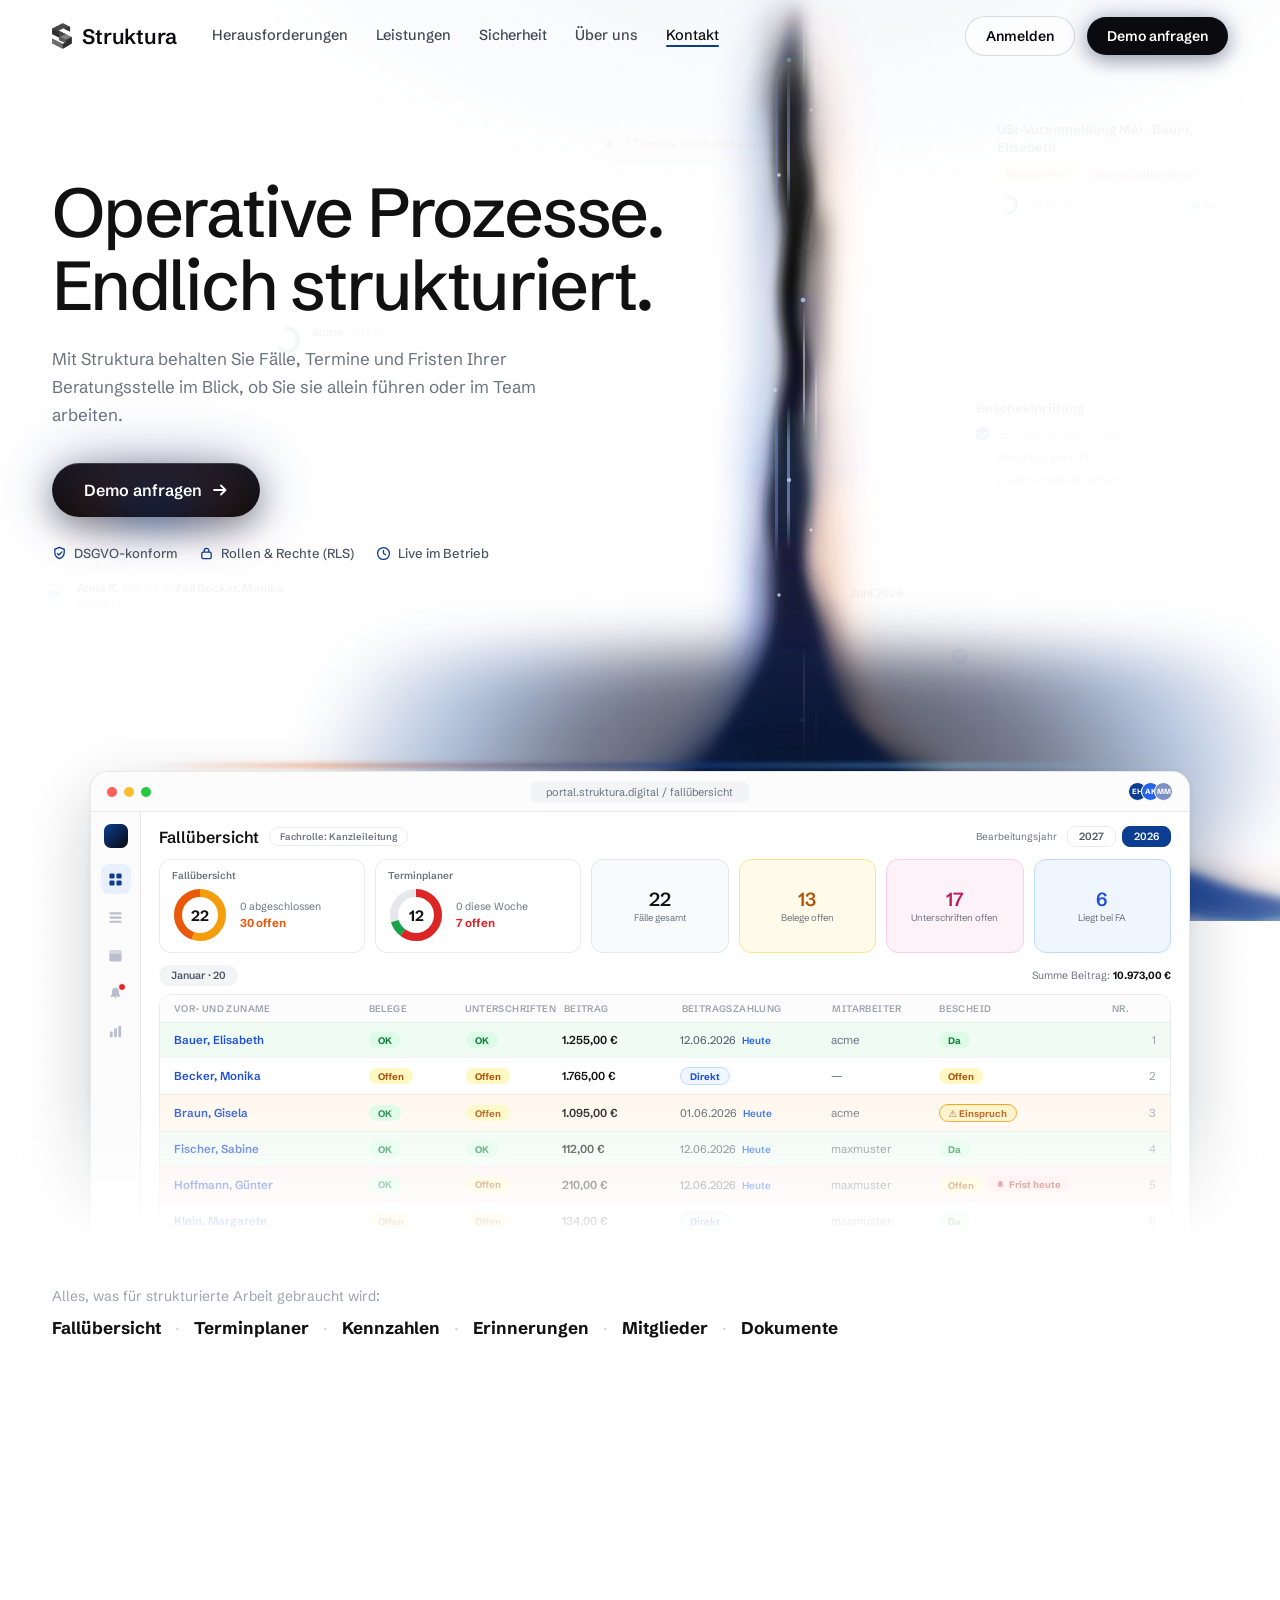
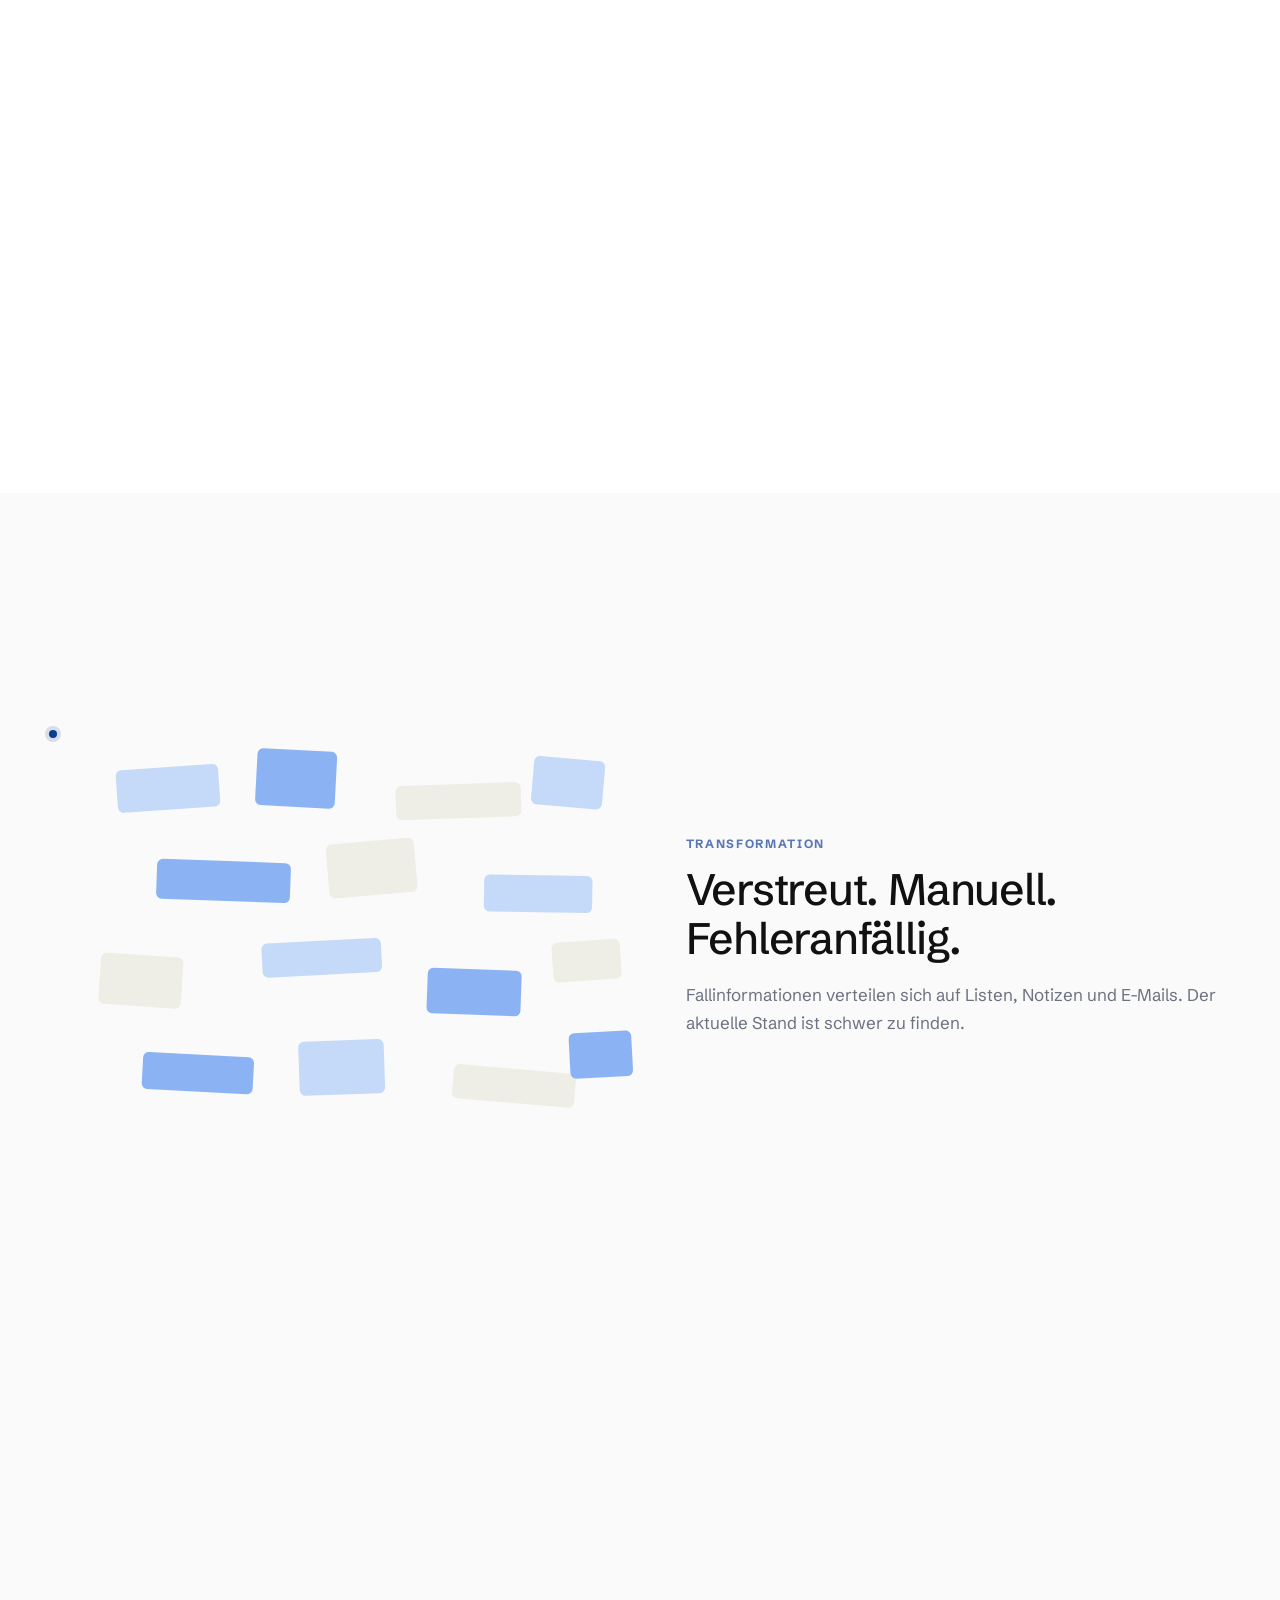
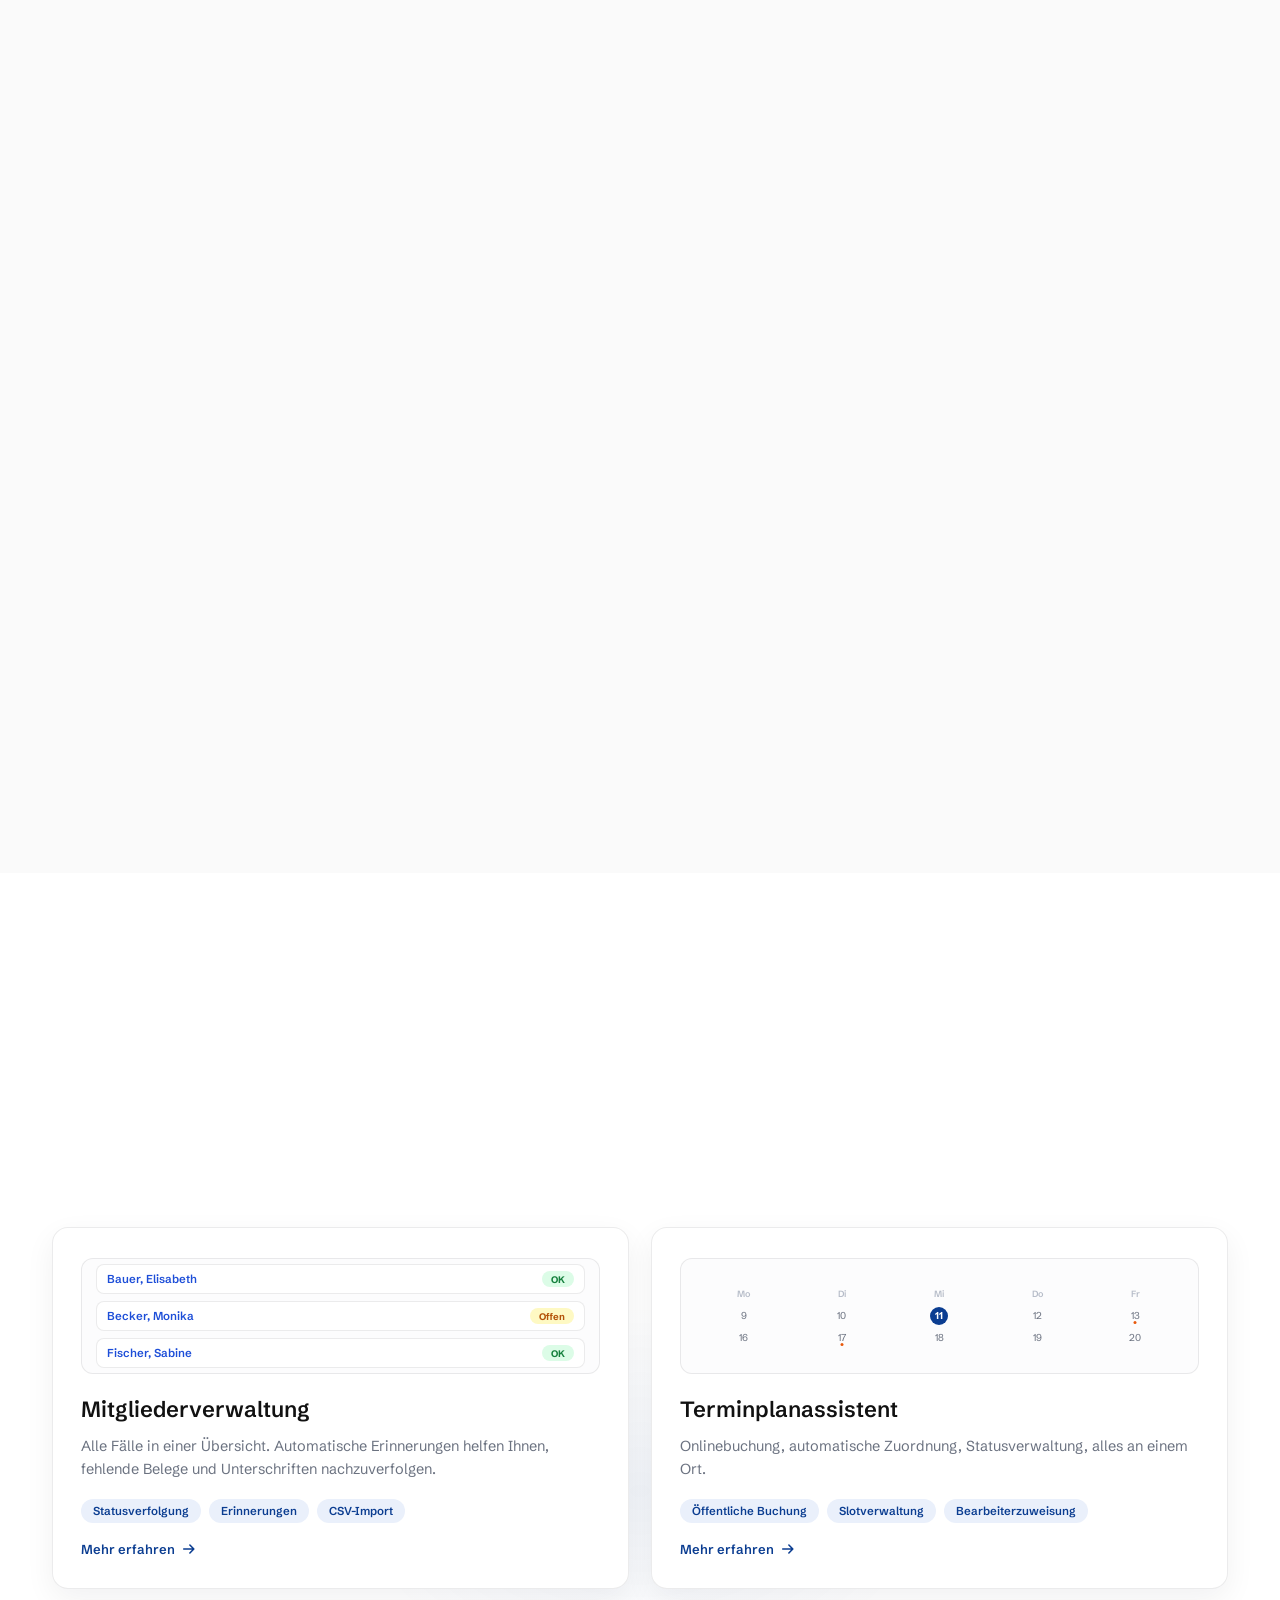
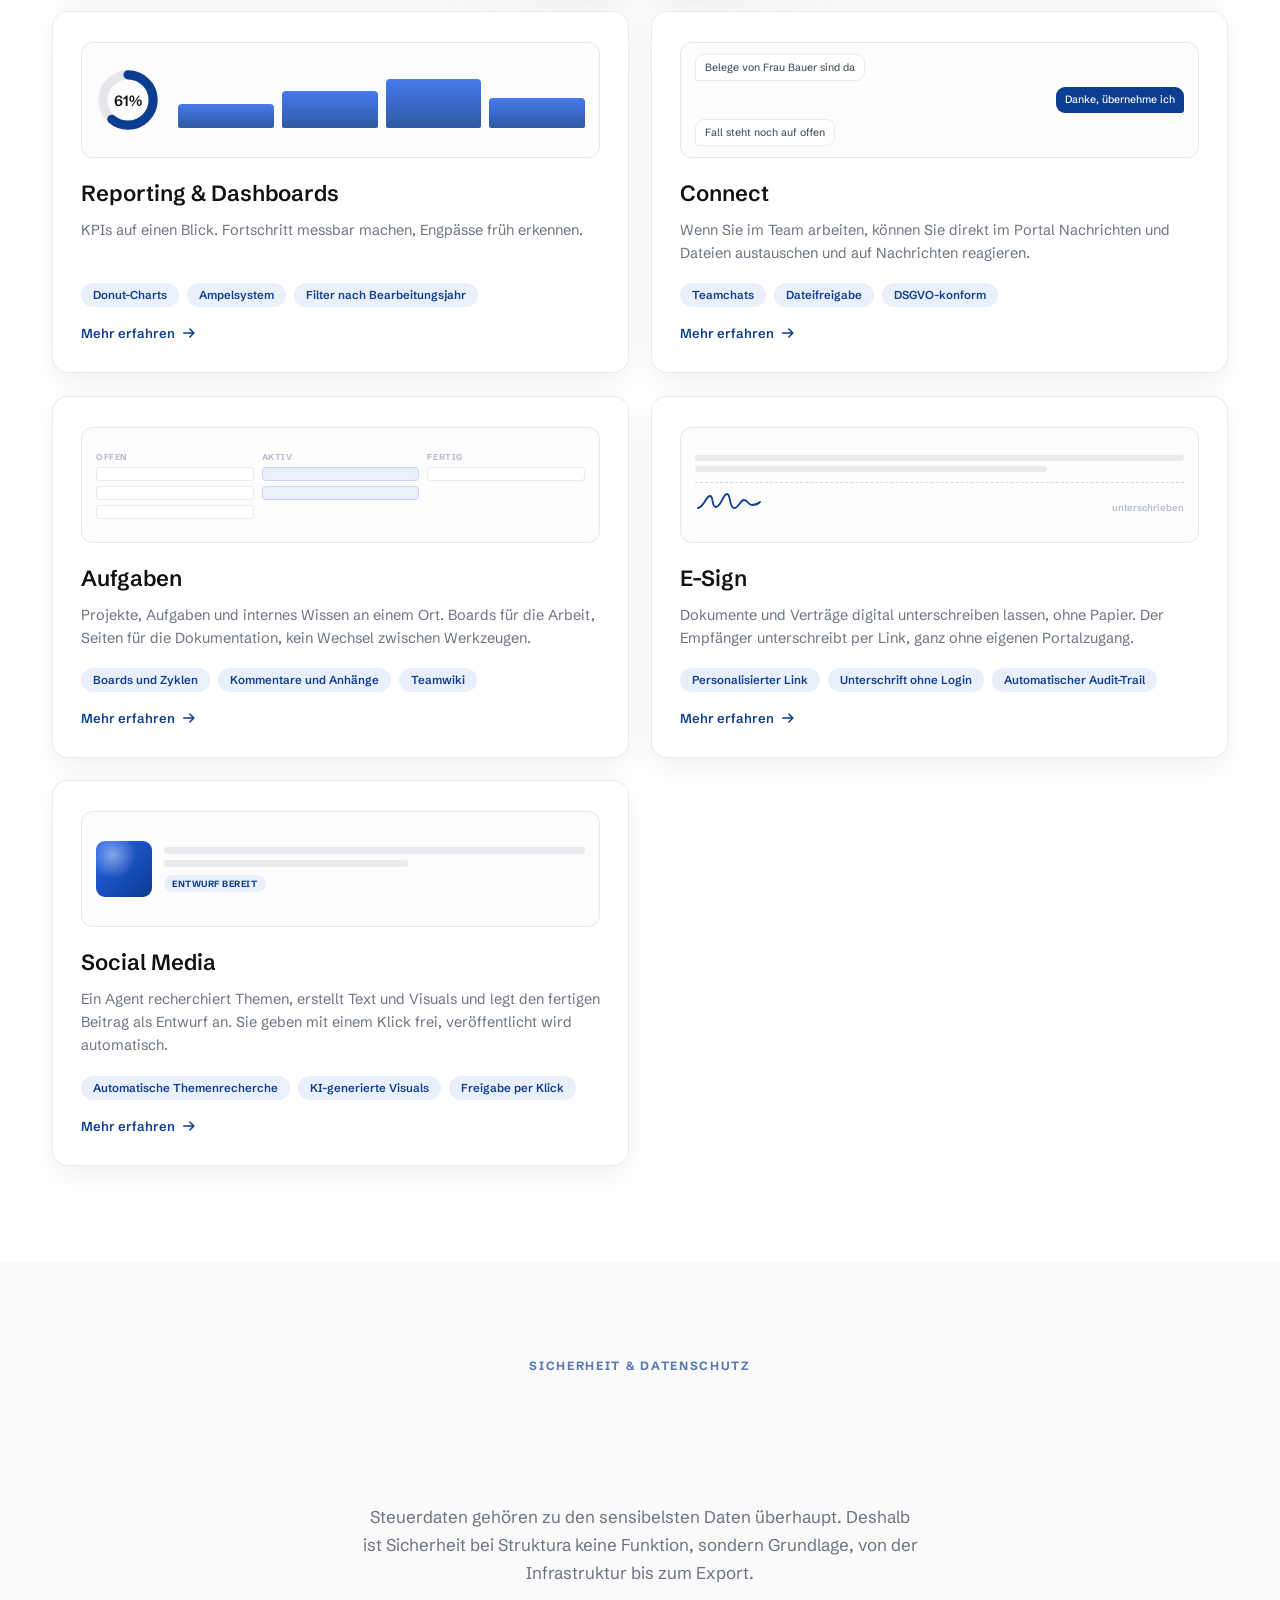
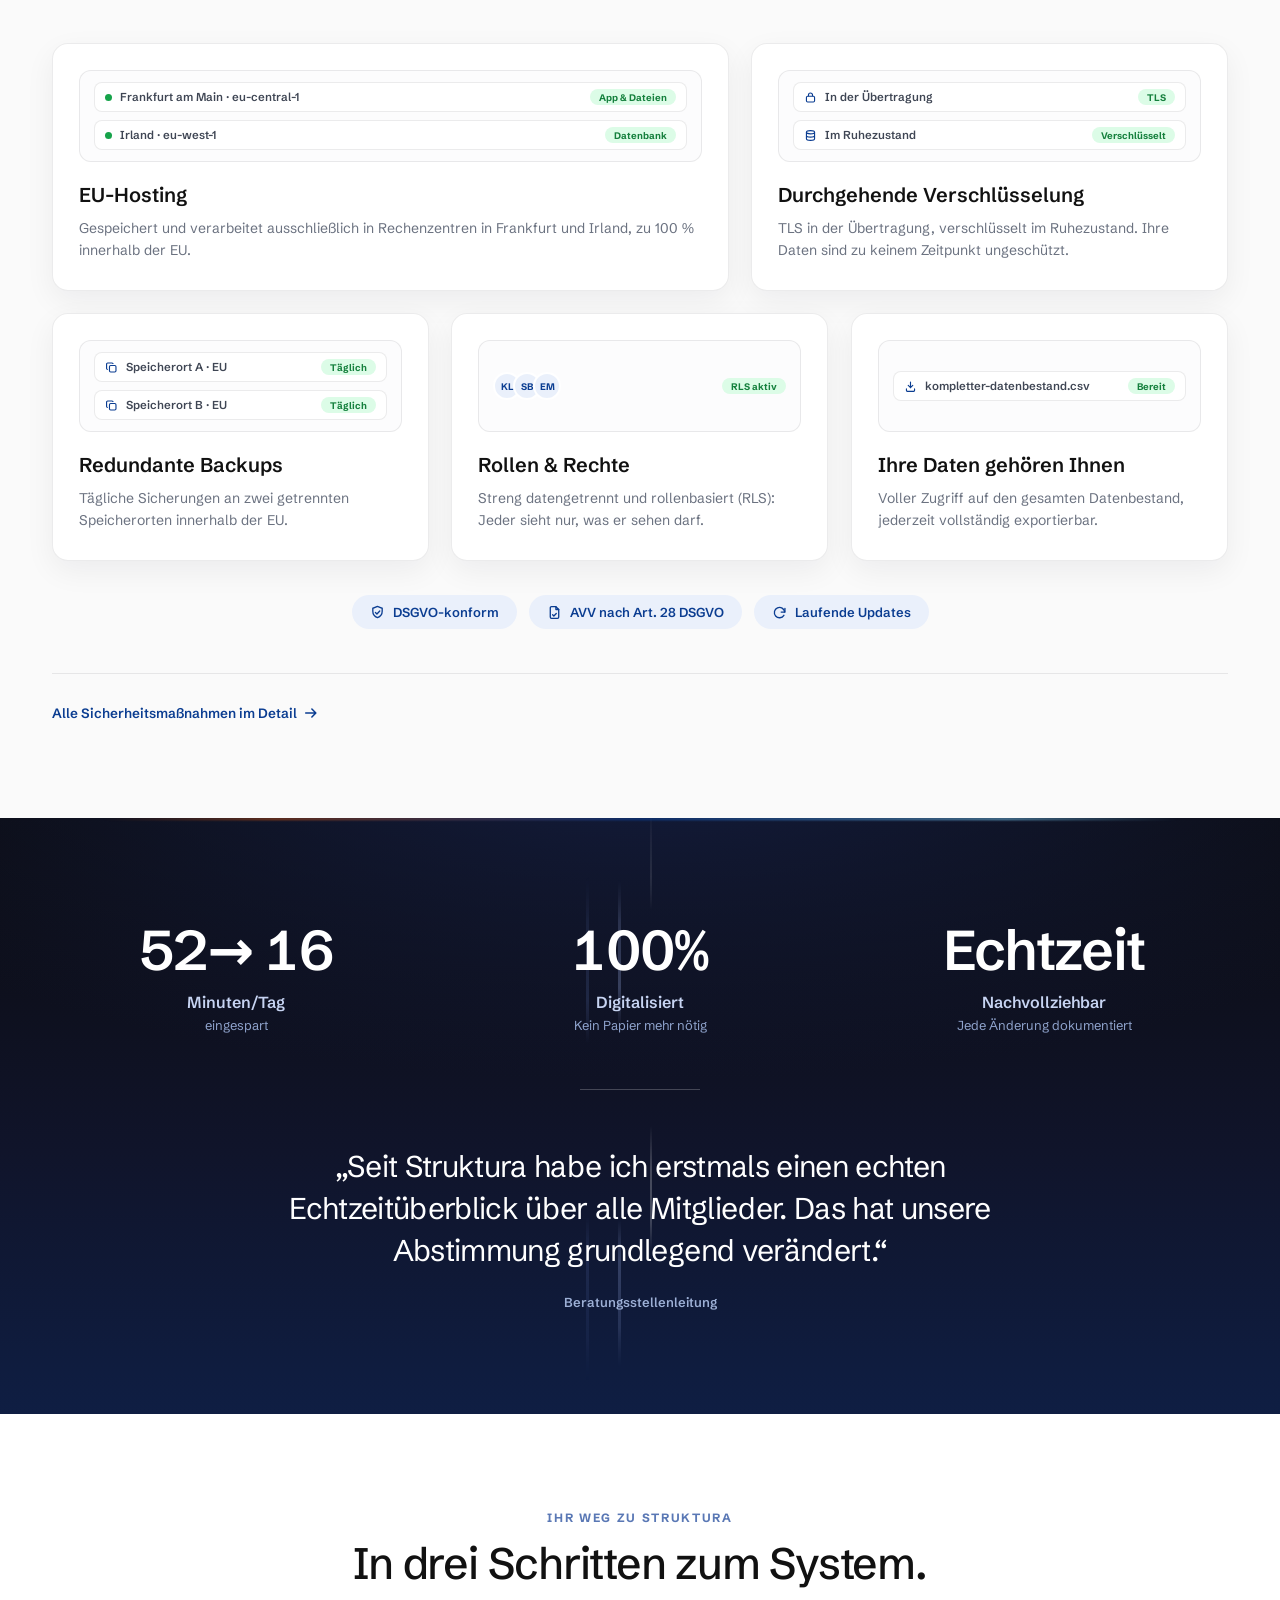
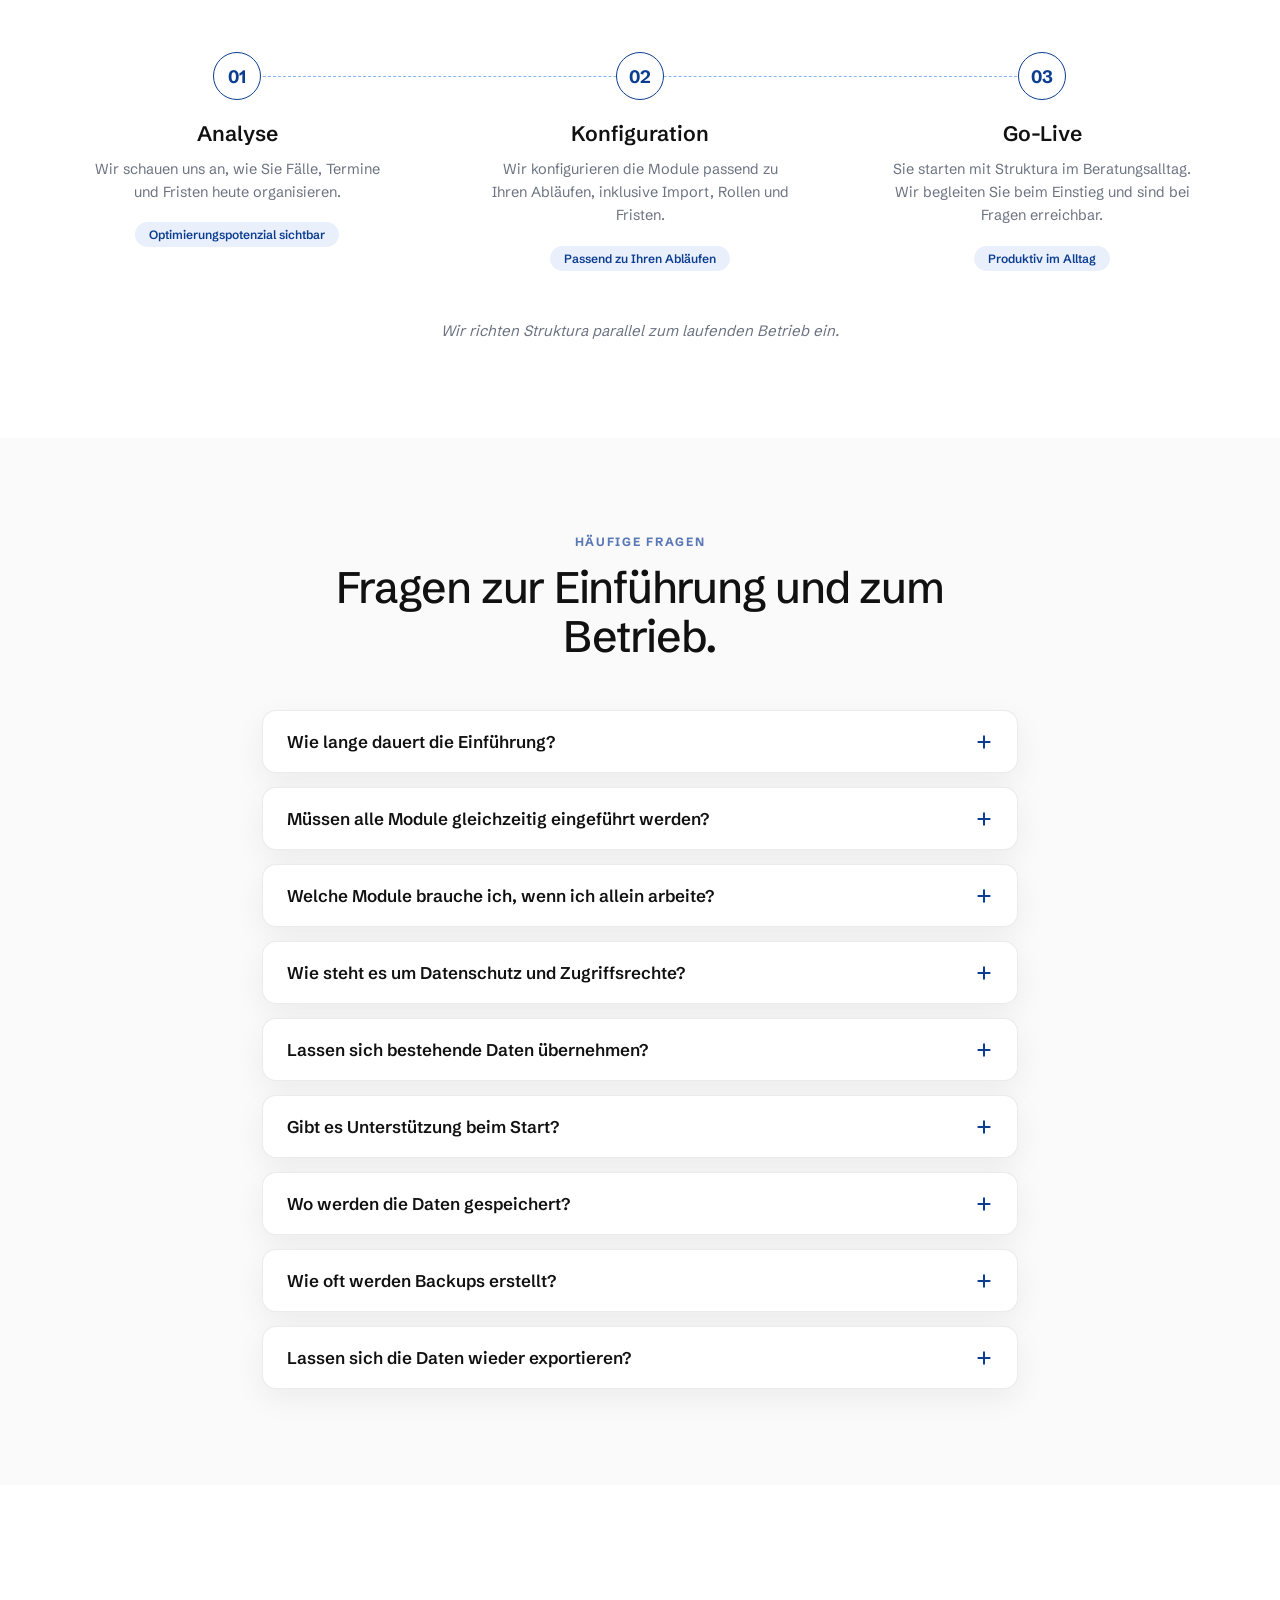
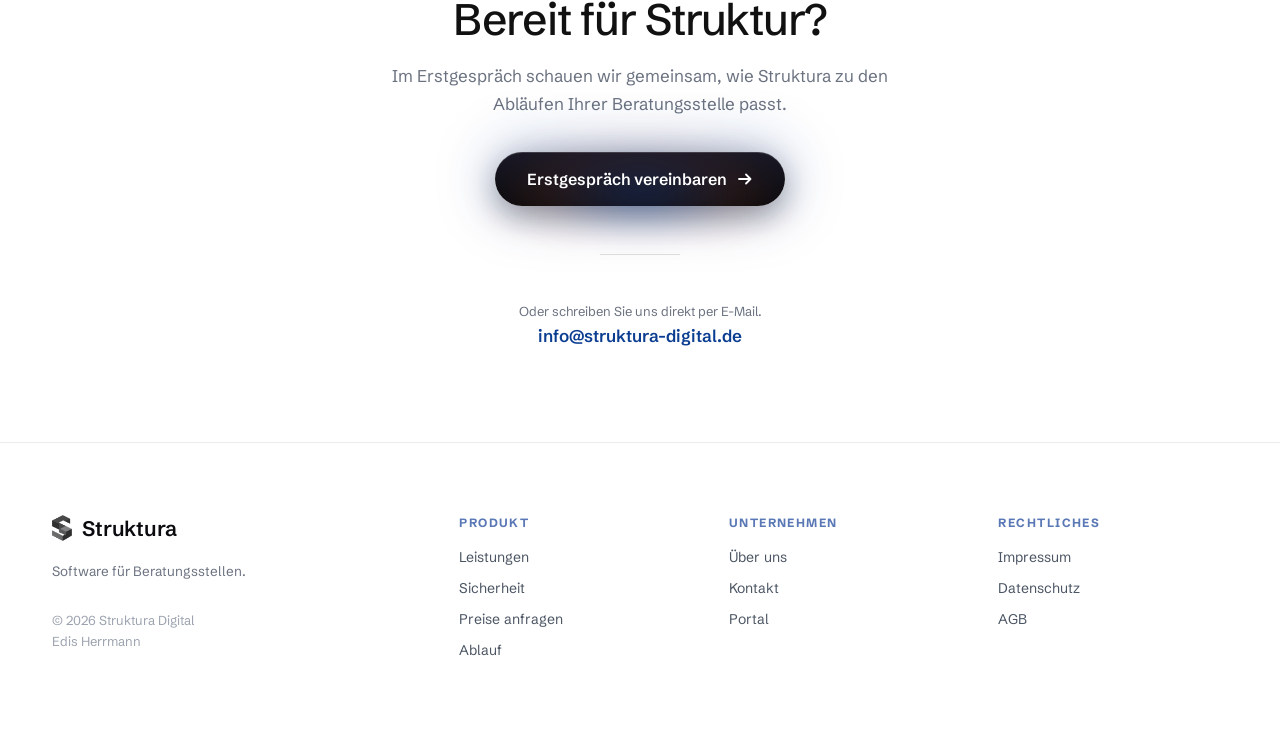
==== commit def0011e: "Schibsted Grotesk selbst hosten statt über Google Fonts laden Die Schrift liegt jetzt als variable w" ====
--- a/index.html
+++ b/index.html
@@ -9,10 +9,8 @@
 <link rel="icon" type="image/png" sizes="32x32" href="assets/favicon-32.png">
 <link rel="icon" type="image/png" sizes="512x512" href="assets/favicon-512.png">
 <link rel="apple-touch-icon" sizes="180x180" href="assets/favicon-180.png">
-<link rel="preconnect" href="https://fonts.googleapis.com">
-<link rel="preconnect" href="https://fonts.gstatic.com" crossorigin>
-<link href="https://fonts.googleapis.com/css2?family=Schibsted+Grotesk:wght@400..700&display=swap" rel="stylesheet">
-<link rel="stylesheet" href="styles.css?v=3">
+<link rel="preload" href="assets/fonts/schibsted-grotesk-latin-wght-normal.woff2" as="font" type="font/woff2" crossorigin>
+<link rel="stylesheet" href="styles.css?v=4">
 </head>
 <body>
 
--- a/styles.css
+++ b/styles.css
@@ -2,6 +2,17 @@
    Struktura Digital — Hero "Flow" (huly.io invertiert, Light-Mode)
    Palette + Typo: Struktura Design System
    ============================================================ */
+
+/* Schrift liegt selbst gehostet unter assets/fonts (SIL OFL 1.1, siehe OFL.txt),
+   damit beim Seitenaufruf keine Besucher-IP an Google Fonts geht.
+   Variable Datei mit Latin-Subset, deckt alle genutzten Gewichte 400 bis 700 ab. */
+@font-face {
+  font-family: "Schibsted Grotesk";
+  font-style: normal;
+  font-display: swap;
+  font-weight: 400 900;
+  src: url("assets/fonts/schibsted-grotesk-latin-wght-normal.woff2") format("woff2");
+}
 
 :root {
   --bg: #ffffff;
